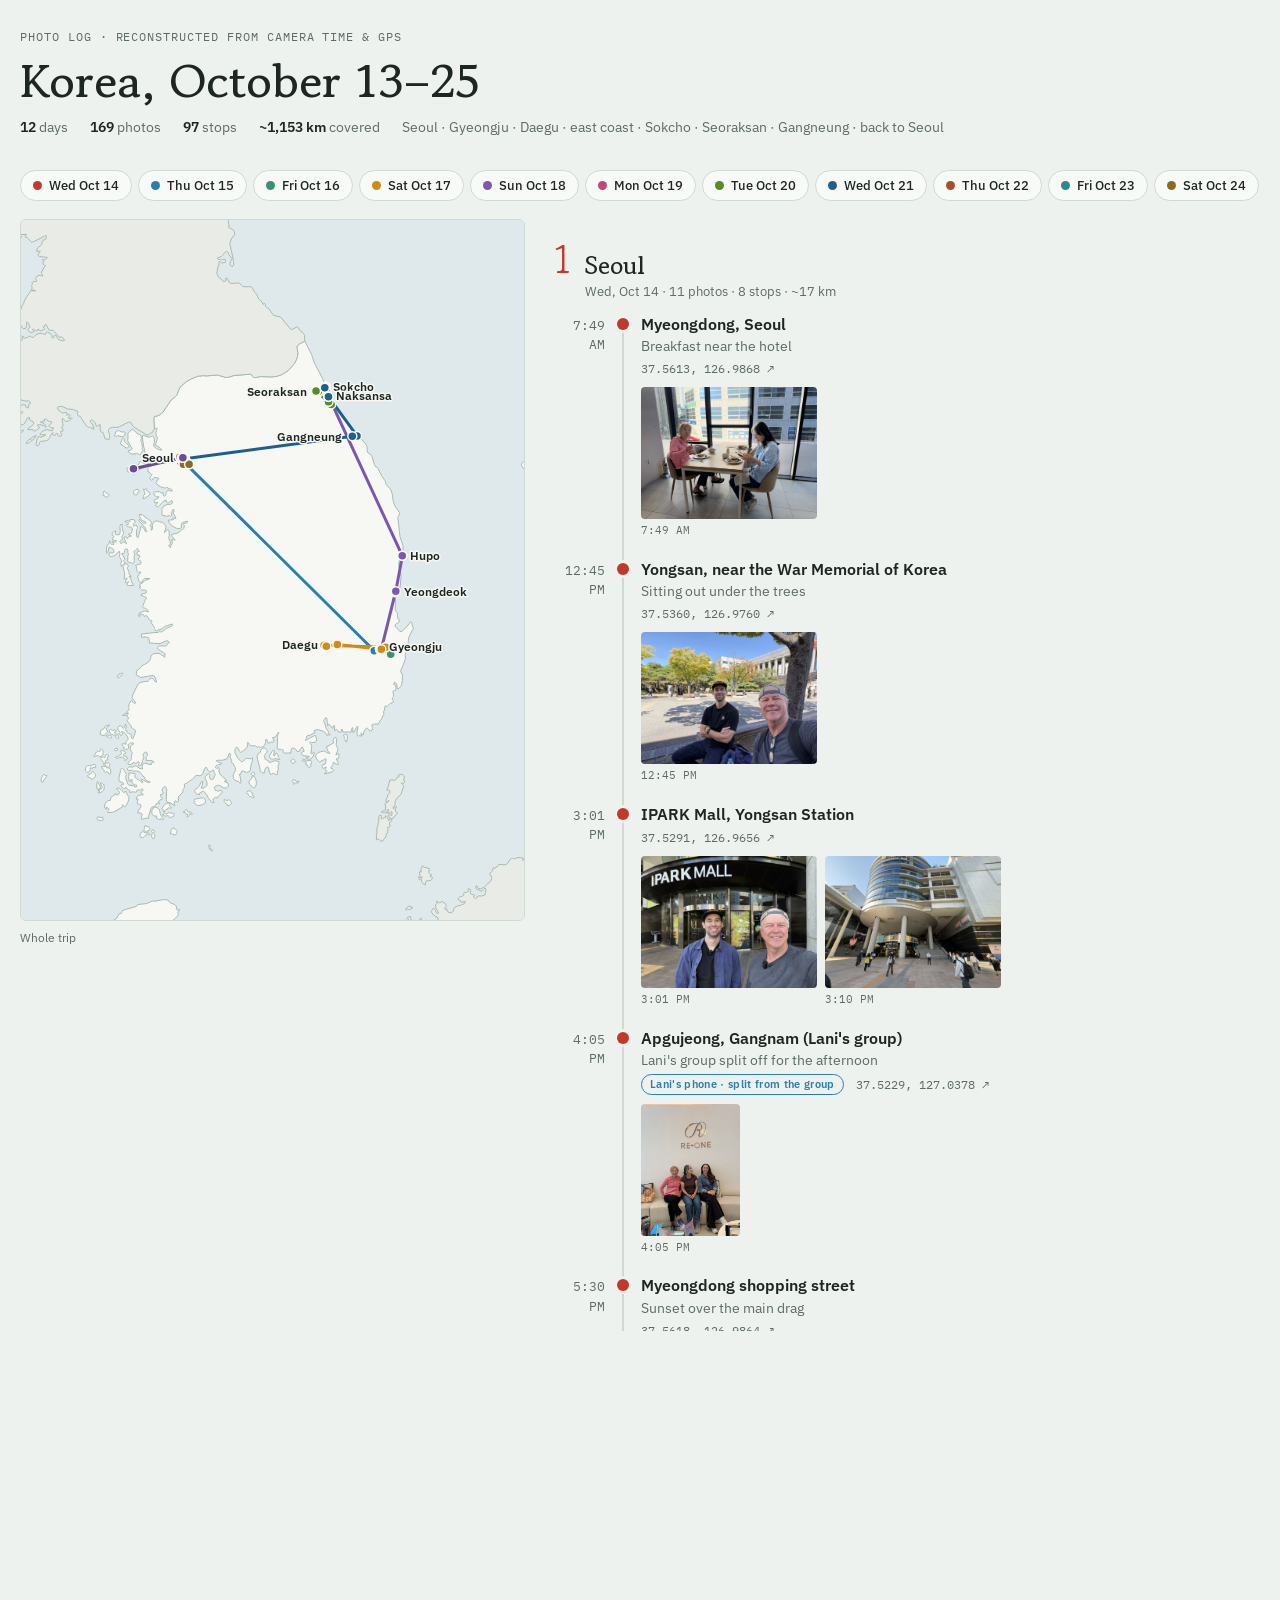
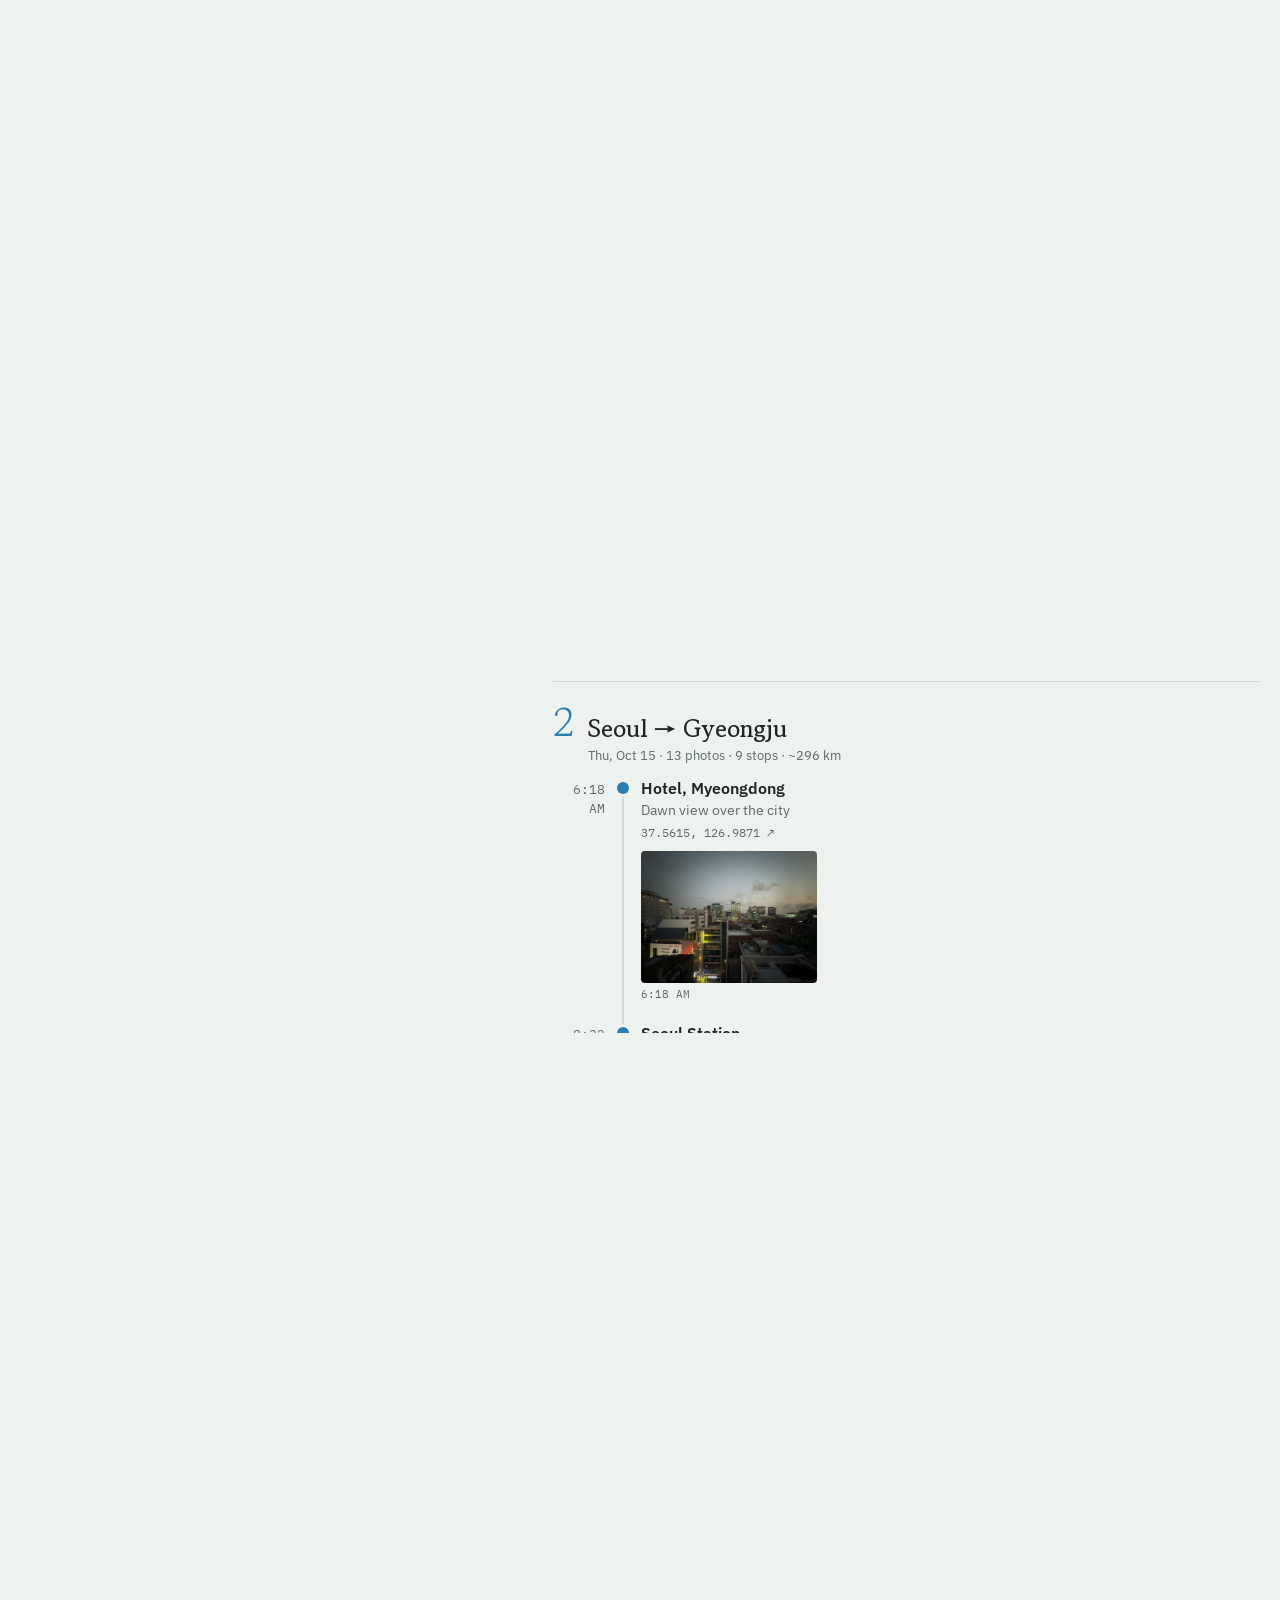
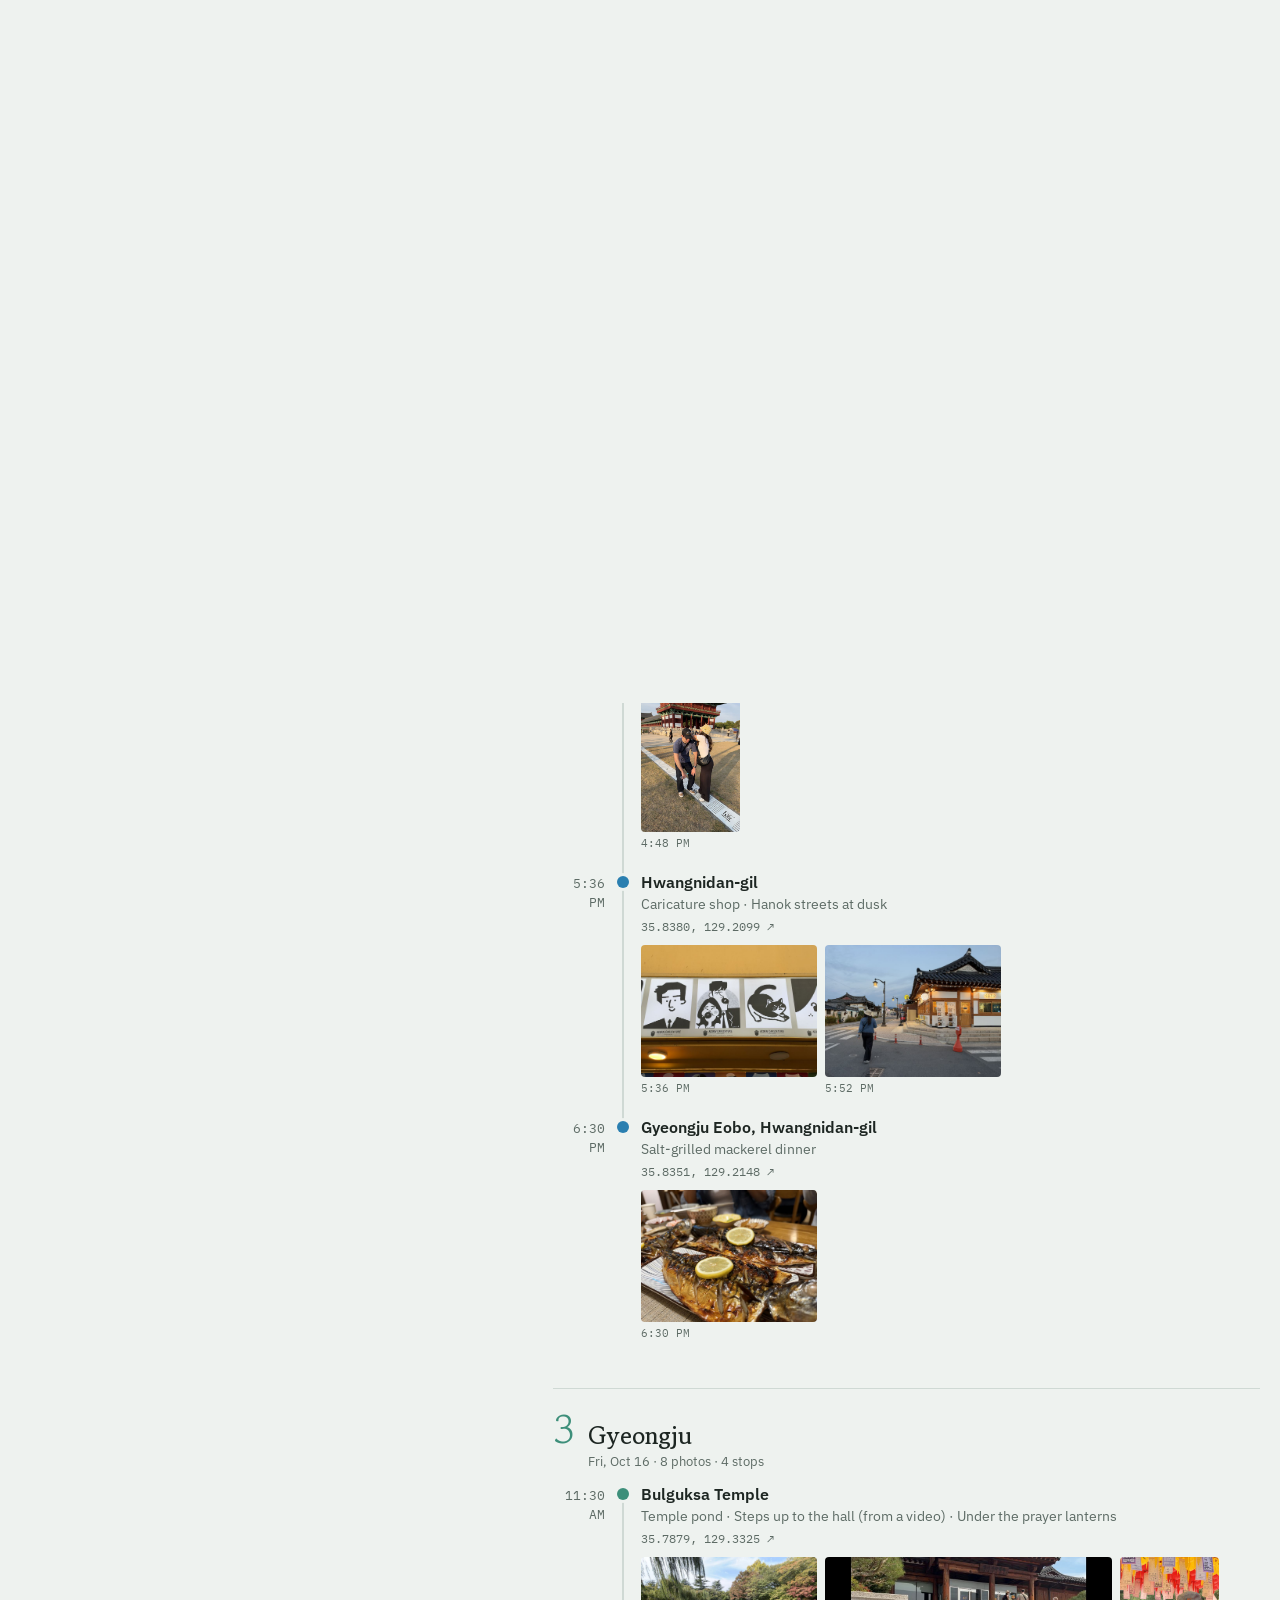
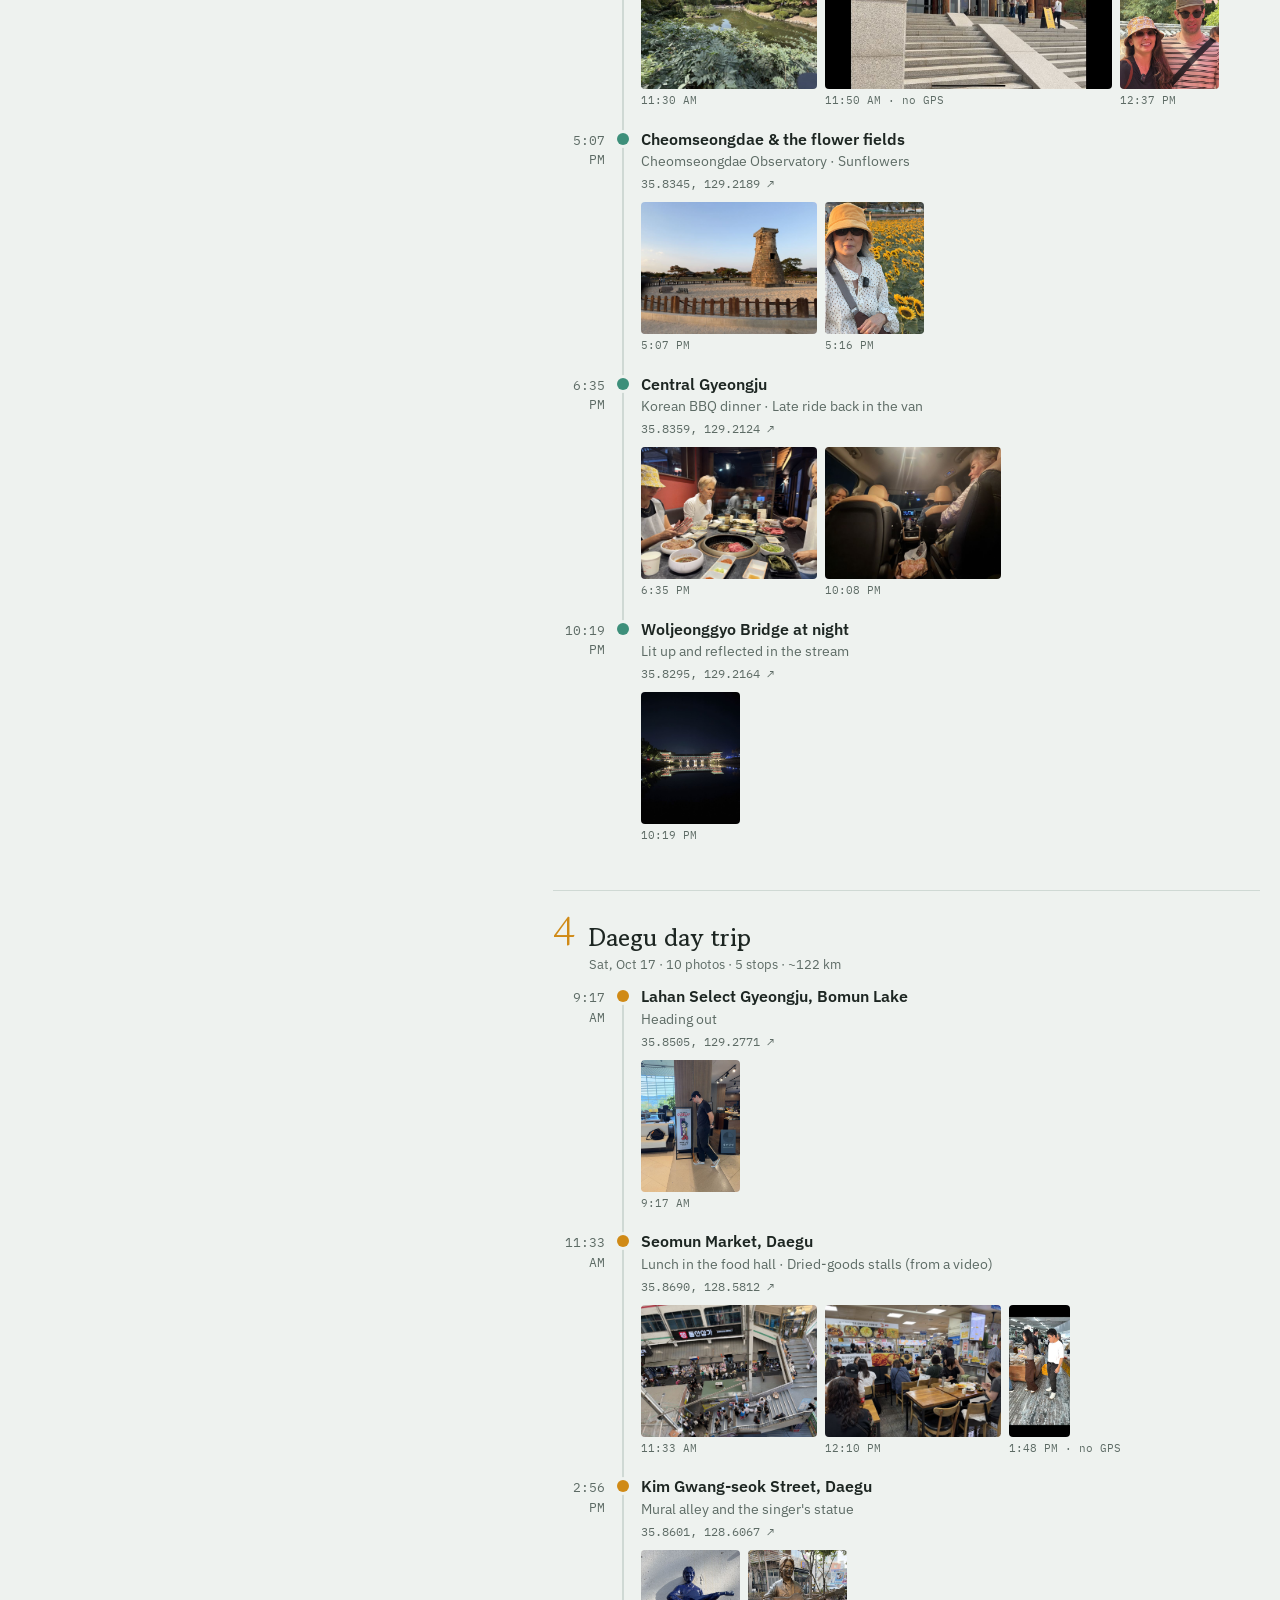
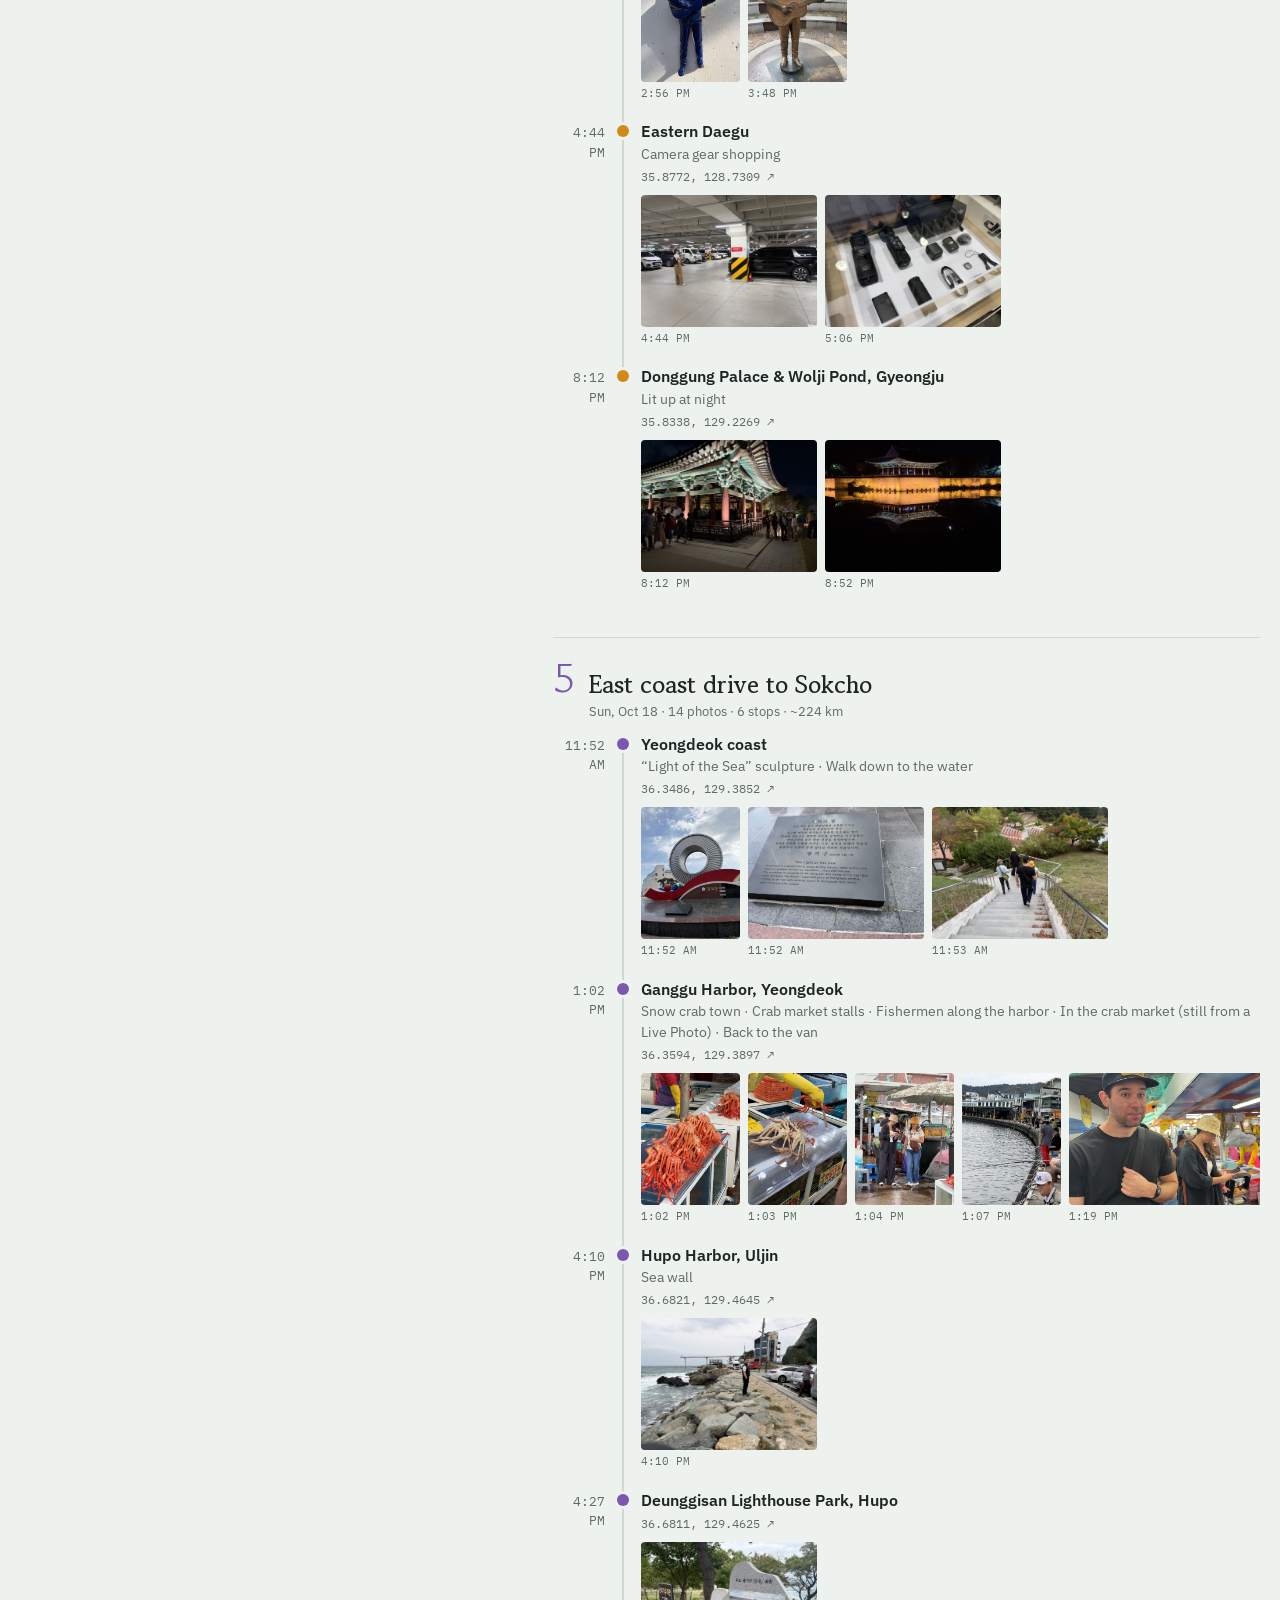
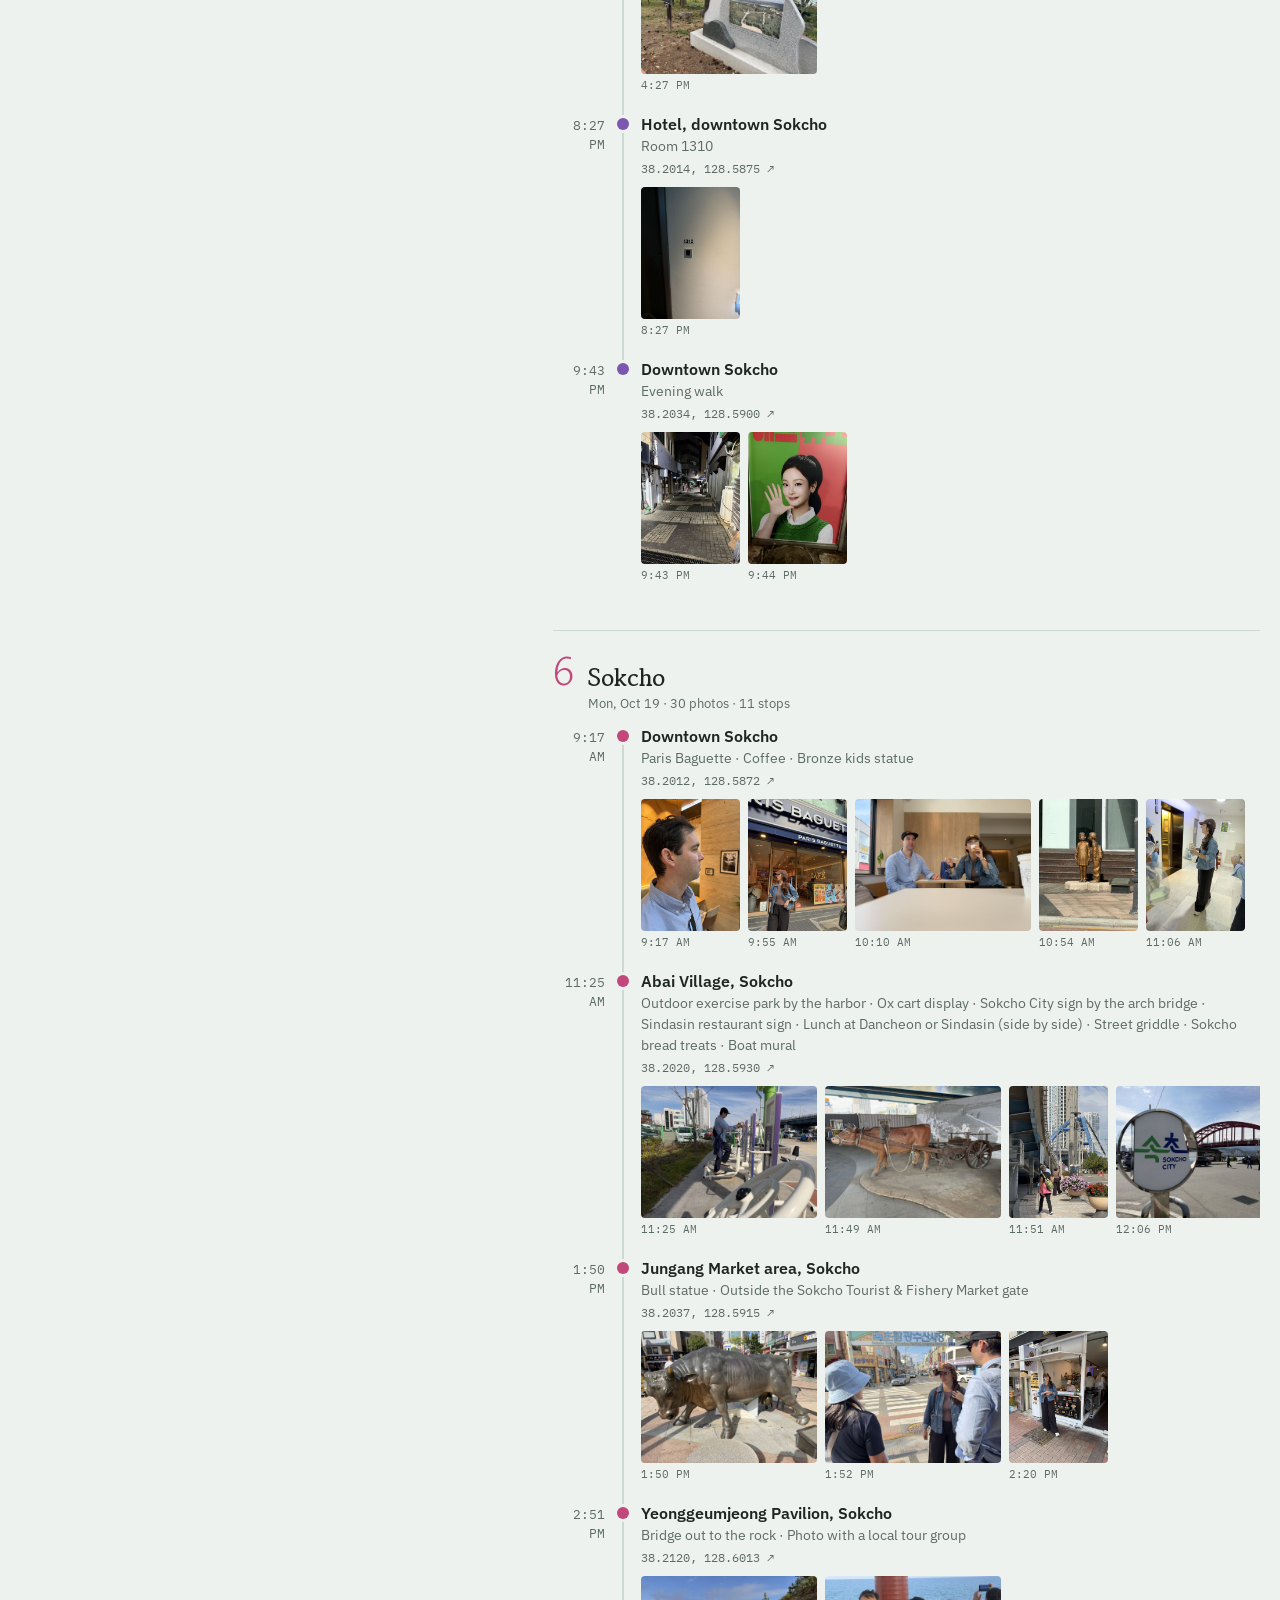
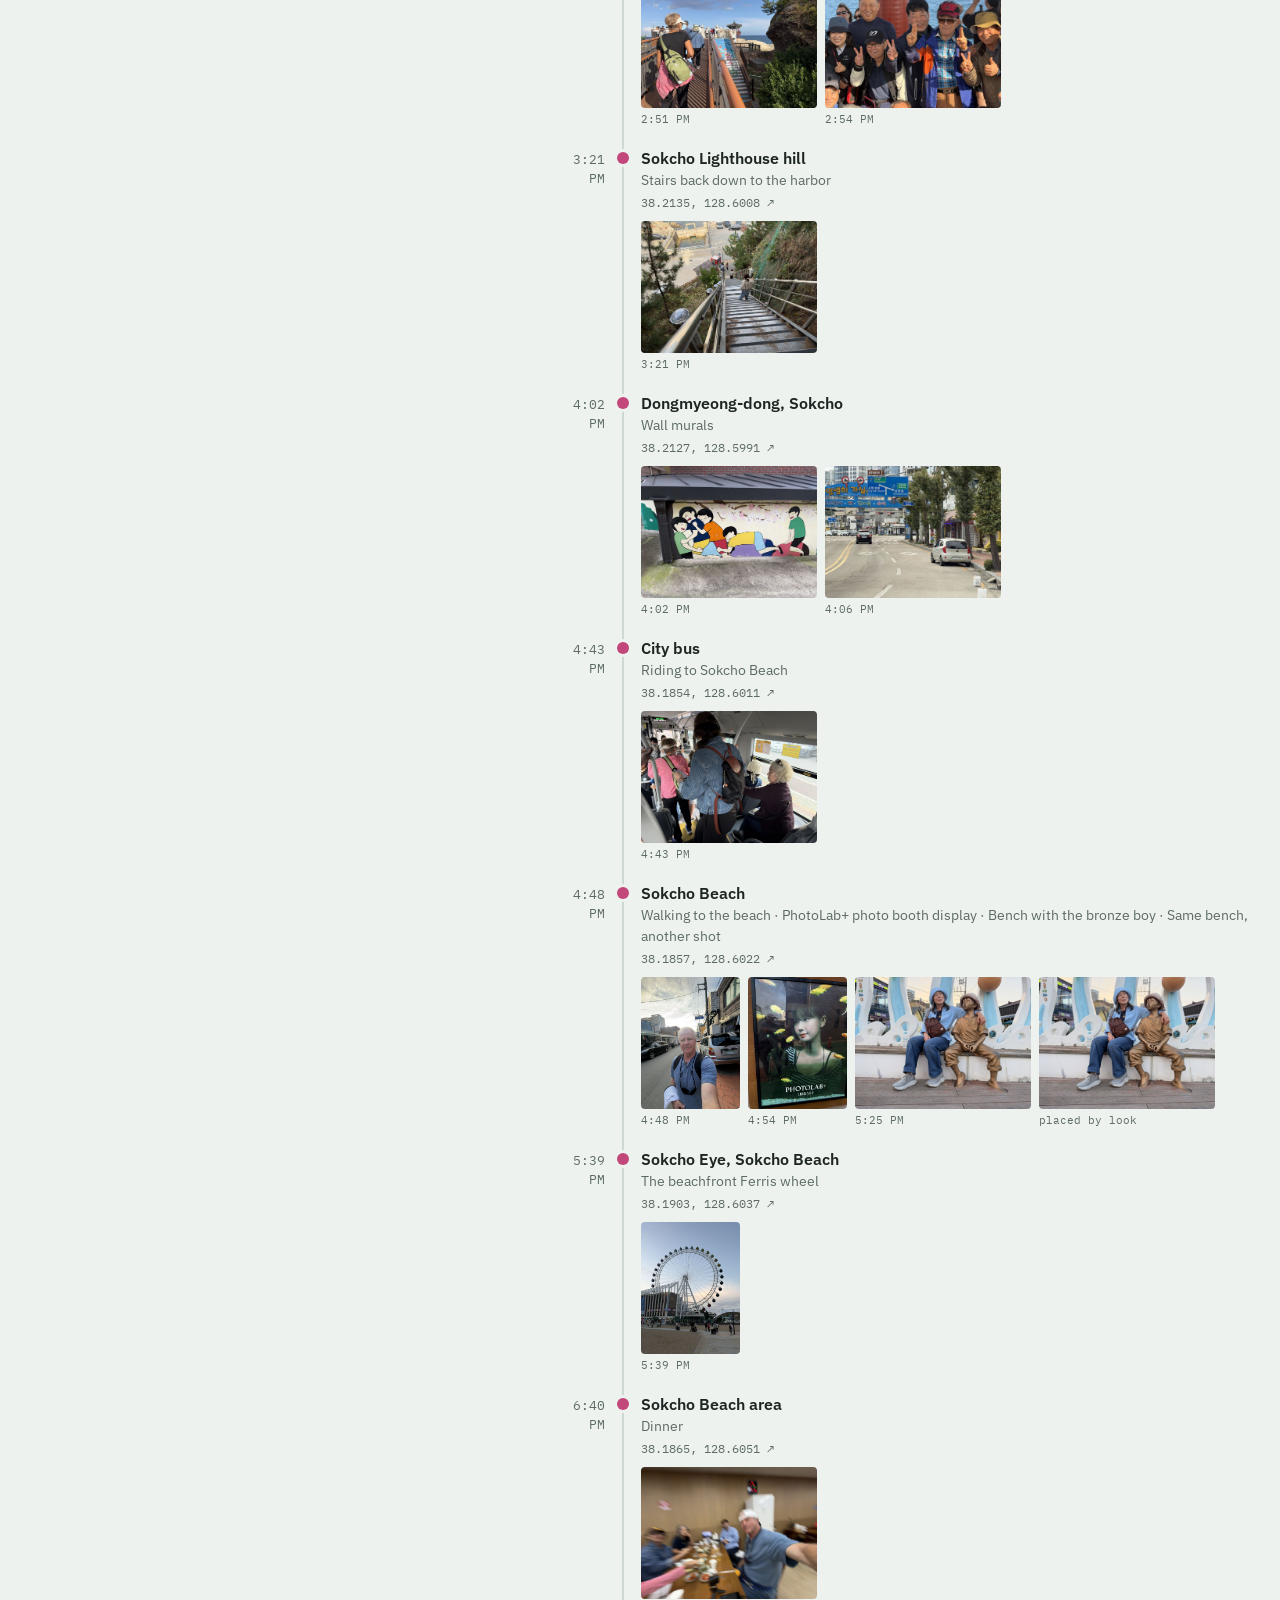
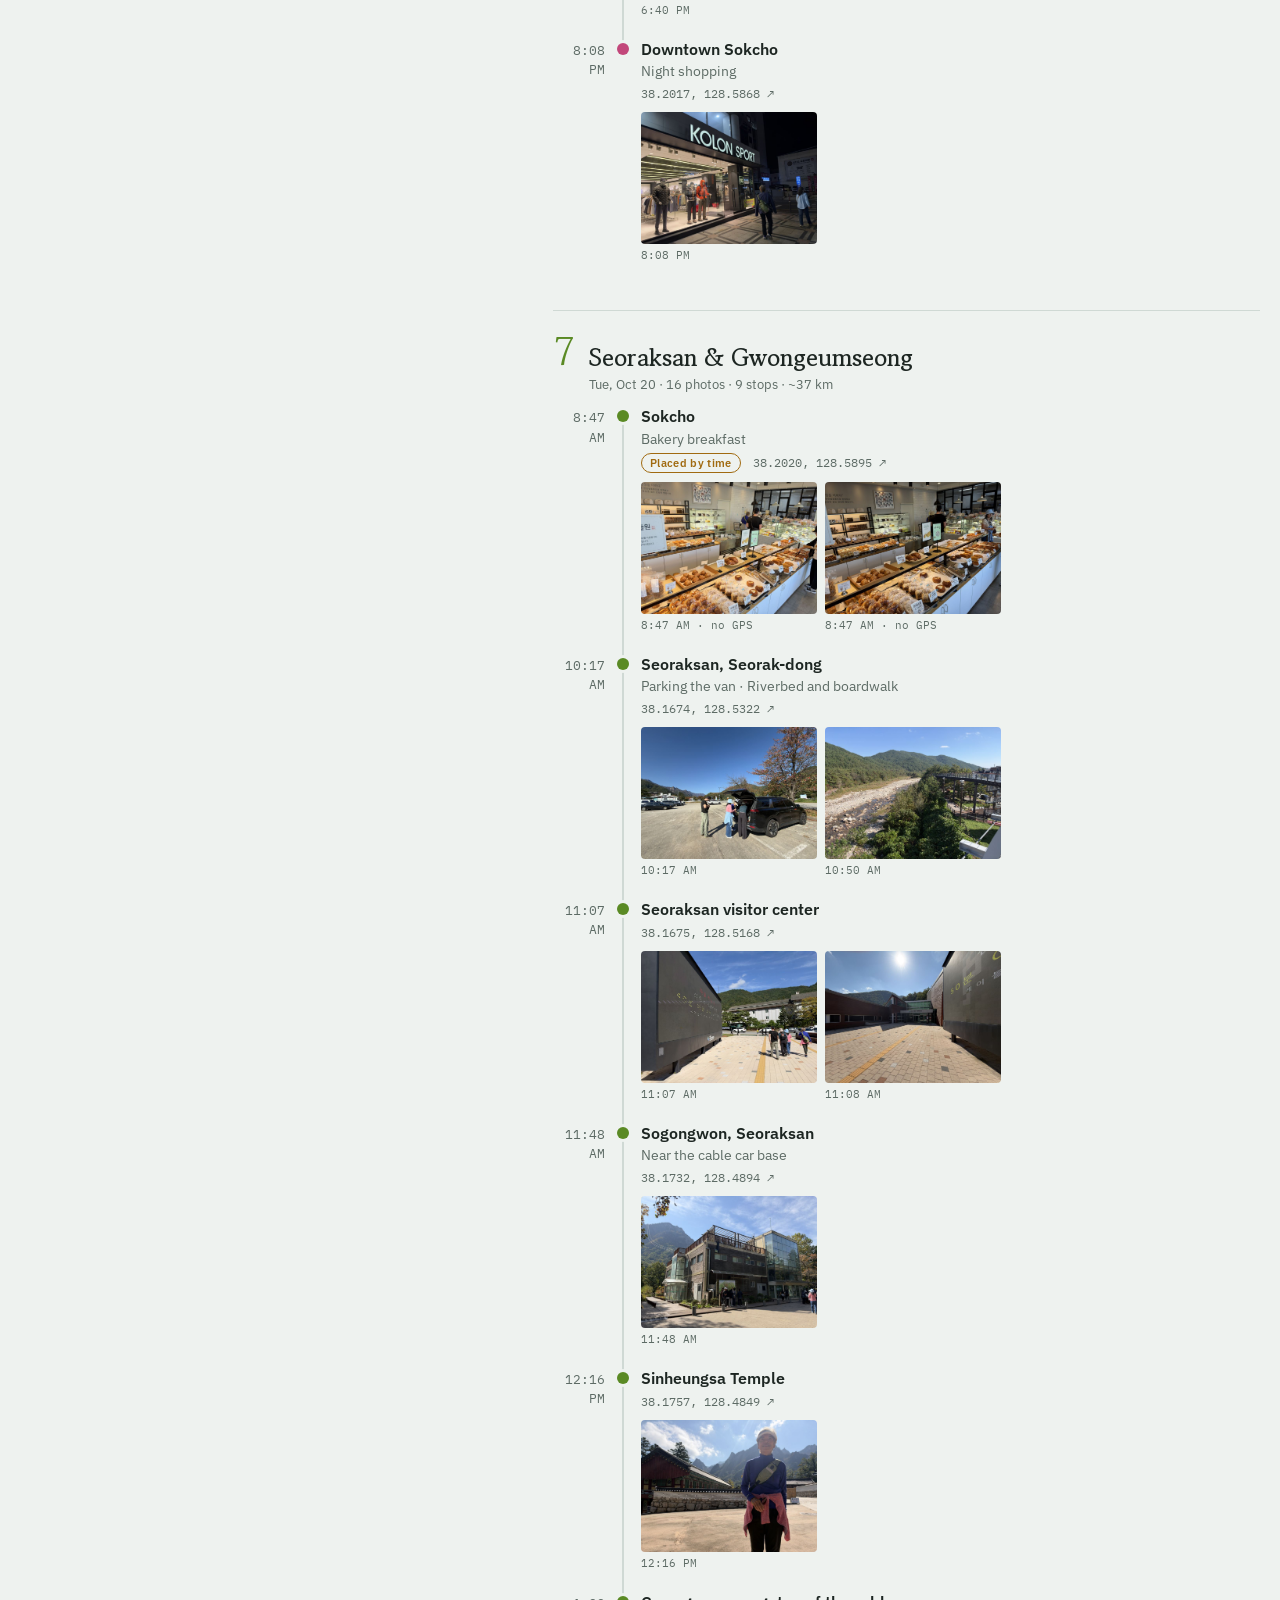
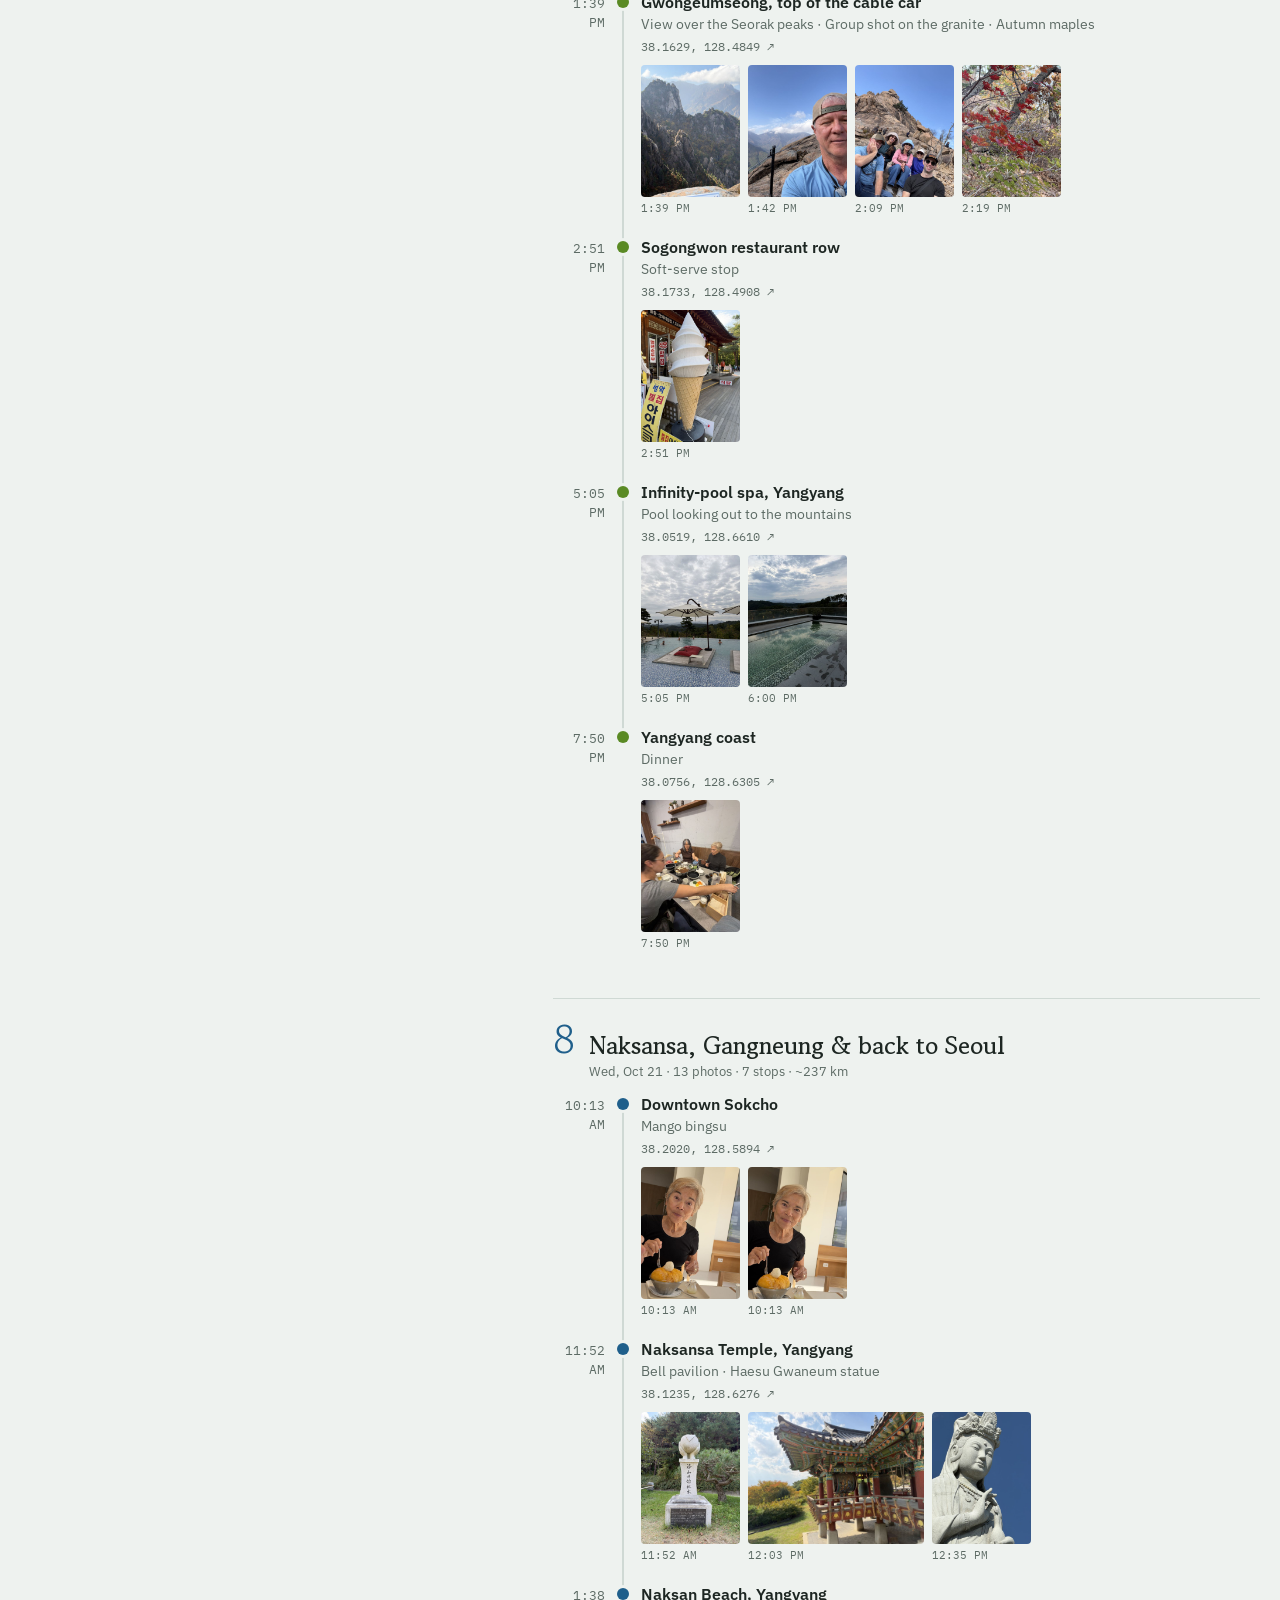
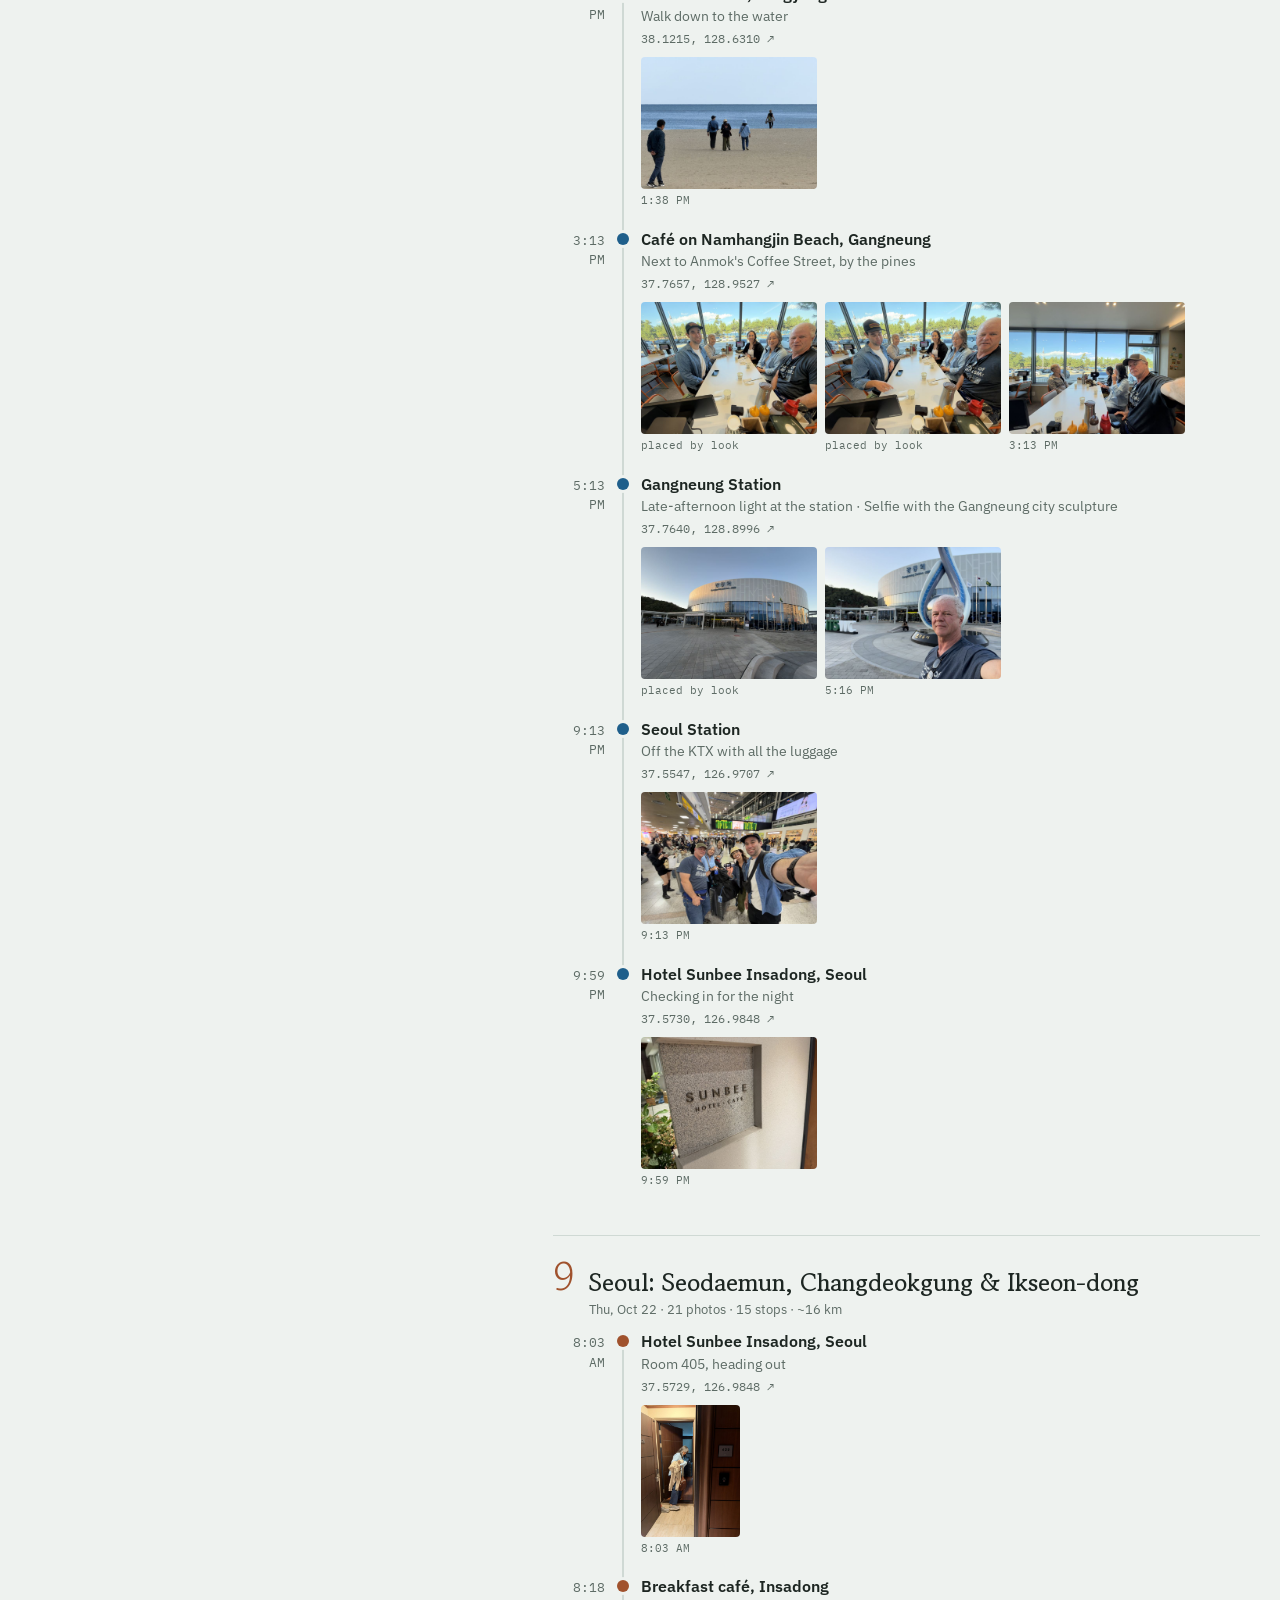
==== index.html @ 65f30348 "Korea 2026 trip timeline site Co-Authored-By: Claude Opus 5.5 <noreply@anthropic.com> Claude-Session" ====
<!doctype html><html><head><meta charset=utf8><meta name=viewport content="width=device-width,initial-scale=1,viewport-fit=cover"><style>:root{color-scheme:light;box-sizing:border-box;padding-top:env(safe-area-inset-top,0px);padding-bottom:env(safe-area-inset-bottom,0px)}html{scroll-padding-top:env(safe-area-inset-top,0px)}body{margin:0;padding:0;font:14px -apple-system,BlinkMacSystemFont,sans-serif;background:#fff;color:#000}img{max-width:100%}[hidden]:not([hidden=until-found i]){display:none!important}</style><title>Korea 2026 Trip Timeline</title><meta name="robots" content="noindex,nofollow"><meta name="description" content="Our trip through Korea, October 13–25, 2026, rebuilt from photo times and GPS."></head><body>
<meta name="claude:viewport-fit-sides" content="cover">
<link rel="preconnect" href="https://fonts.googleapis.com">
<link rel="stylesheet" href="https://fonts.googleapis.com/css2?family=Gowun+Batang:wght@400;700&family=IBM+Plex+Sans:wght@400;500;600&family=IBM+Plex+Mono:wght@400;500&display=swap">
<style>
/* Layout: sticky relief map on the left that zooms to whichever day you're reading; day-by-day photo log on the right. Celadon ground, dancheong colours per day. */
:root{
  --bg:#eef2ef; --panel:#f8faf8; --ink:#1d2622; --muted:#5d6b65; --line:#cfd9d4;
  --sea:#dfe9ec; --land:#f7f8f3; --land-edge:#a9b8b1; --nk:#e9ece6;
  --accent:#b8452f;
  --display:"Gowun Batang", "Noto Serif KR", Georgia, serif;
  --body:"IBM Plex Sans", system-ui, -apple-system, "Segoe UI", sans-serif;
  --mono:"IBM Plex Mono", ui-monospace, Menlo, monospace;
}
@media (prefers-color-scheme: dark){:root:not([data-theme="light"]){
  --bg:#141a18; --panel:#1b2320; --ink:#e4ebe7; --muted:#97a69f; --line:#2c3833;
  --sea:#17242a; --land:#25302c; --land-edge:#465650; --nk:#1f2724; --accent:#e0745d; color-scheme:dark}}
:root[data-theme="dark"]{
  --bg:#141a18; --panel:#1b2320; --ink:#e4ebe7; --muted:#97a69f; --line:#2c3833;
  --sea:#17242a; --land:#25302c; --land-edge:#465650; --nk:#1f2724; --accent:#e0745d; color-scheme:dark}
*{box-sizing:border-box}
body{background:var(--bg);color:var(--ink);font-family:var(--body);font-size:15px;line-height:1.5;
  padding-left:max(16px,env(safe-area-inset-left,0px));padding-right:max(16px,env(safe-area-inset-right,0px));padding-block:28px 60px}
.wrap{max-width:1240px;margin:0 auto}
header{display:grid;gap:10px;margin-bottom:22px}
.eyebrow{font-family:var(--mono);font-size:12px;letter-spacing:.08em;text-transform:uppercase;color:var(--muted)}
h1{font-family:var(--display);font-weight:700;font-size:clamp(30px,5vw,46px);line-height:1.1;margin:0;text-wrap:balance}
.stats{display:flex;flex-wrap:wrap;gap:6px 22px;font-size:14px;color:var(--muted)}
.stats b{color:var(--ink);font-weight:600;font-variant-numeric:tabular-nums}
.daynav{position:sticky;top:env(safe-area-inset-top,0px);z-index:5;background:var(--bg);display:flex;gap:6px;overflow-x:auto;padding-block:10px;margin-bottom:8px;scrollbar-width:none}
body::before{content:"";position:fixed;inset:0 0 auto;height:env(safe-area-inset-top,0px);z-index:10;background:var(--bg)}
.daynav button{flex:0 0 auto;font:500 13px var(--body);color:var(--ink);background:var(--panel);border:1px solid var(--line);border-radius:999px;padding:6px 12px;cursor:pointer;display:flex;align-items:center;gap:7px}
.daynav button .sw{width:9px;height:9px;border-radius:50%;background:var(--c)}
.daynav button[aria-pressed="true"]{border-color:var(--c);box-shadow:inset 0 0 0 1px var(--c)}
.daynav button:focus-visible,.thumb:focus-visible,.stopbtn:focus-visible{outline:2px solid var(--accent);outline-offset:2px}
.grid{display:grid;grid-template-columns:minmax(0,5fr) minmax(0,7fr);gap:28px;align-items:start}
.mapcol{position:sticky;top:calc(env(safe-area-inset-top,0px) + 58px)}
.mapbox{background:var(--sea);border:1px solid var(--line);border-radius:6px;overflow:hidden;position:relative}
.mapbox svg{display:block;width:100%;height:auto;max-height:calc(100vh - 150px)}
.maplegend{display:flex;justify-content:space-between;gap:10px;font-size:12px;color:var(--muted);margin-top:8px}
.maplegend button{font:500 12px var(--body);background:none;border:0;color:var(--accent);cursor:pointer;padding:0}
.land{fill:var(--land);stroke:var(--land-edge)}
.nk{fill:var(--nk);stroke:var(--land-edge)}
.route{fill:none;stroke-linecap:round;stroke-linejoin:round}
.dot{stroke:var(--panel);cursor:pointer}
.dot.on{stroke:var(--ink)}
.cityl{font-family:var(--body);font-weight:600;fill:var(--ink);paint-order:stroke;stroke:var(--land);stroke-linejoin:round}
.day{scroll-margin-top:70px;padding-block:6px 26px;border-top:1px solid var(--line)}
.day:first-child{border-top:0}
.dayhead{display:grid;grid-template-columns:auto 1fr;gap:2px 14px;align-items:baseline;margin-block:14px 12px}
.daynum{grid-row:span 2;font-family:var(--display);font-size:40px;line-height:1;color:var(--c)}
.dayhead h2{font-family:var(--display);font-size:24px;margin:0;line-height:1.2;text-wrap:balance}
.daymeta{font-size:13px;color:var(--muted)}
.stops{list-style:none;margin:0;padding:0;display:grid;gap:0;position:relative}
.stop{display:grid;grid-template-columns:52px 16px minmax(0,1fr);gap:0 10px;position:relative}
.stop .t{font-family:var(--mono);font-size:13px;color:var(--muted);padding-top:2px;text-align:right;font-variant-numeric:tabular-nums}
.stop .rail{position:relative}
.stop .rail::before{content:"";position:absolute;left:7px;top:0;bottom:0;width:2px;background:var(--line)}
.stop:first-child .rail::before{top:8px}
.stop:last-child .rail::before{bottom:auto;height:8px}
.stop .rail::after{content:"";position:absolute;left:2px;top:4px;width:12px;height:12px;border-radius:50%;background:var(--c);box-shadow:0 0 0 3px var(--bg)}
.stop.on .rail::after{box-shadow:0 0 0 3px var(--bg),0 0 0 5px var(--c)}
.body{padding-bottom:18px;min-width:0}
.stopbtn{all:unset;cursor:pointer;font-weight:600;font-size:16px;line-height:1.3}
.stopbtn:hover{color:var(--accent)}
.note{color:var(--muted);font-size:14px}
.tags{display:flex;flex-wrap:wrap;gap:6px 12px;align-items:center;margin-top:3px;font-size:12px}
.tags a{color:var(--muted);text-decoration:none;font-family:var(--mono)}
.tags a:hover{color:var(--accent);text-decoration:underline}
.pill{font-size:11px;font-weight:600;letter-spacing:.03em;padding:1px 8px;border-radius:999px;border:1px solid currentColor;color:#a06a10}
.pill.guess{color:var(--accent)}
.pill.lani{color:#2a7fb0}
.thumbs{display:flex;gap:8px;margin-top:9px;overflow-x:auto;padding-bottom:2px}
.thumb{all:unset;cursor:zoom-in;flex:0 0 auto;display:grid;gap:3px}
.thumb img{height:132px;width:auto;max-width:none;border-radius:4px;display:block;background:var(--line)}
.thumb span{font-family:var(--mono);font-size:11px;color:var(--muted)}
.unplaced{margin-top:30px;padding:18px;background:var(--panel);border:1px dashed var(--land-edge);border-radius:6px}
.unplaced h2{font-family:var(--display);font-size:22px;margin:0 0 4px}
.unplaced p{margin:0 0 12px;color:var(--muted);font-size:14px;max-width:62ch}
.ugrid{display:grid;grid-template-columns:repeat(auto-fill,minmax(180px,1fr));gap:14px}
.ugrid .thumb img{height:170px;width:100%;object-fit:cover}
.ugrid b{font-size:14px;display:block}
.ugrid small{color:var(--muted);font-size:12.5px;display:block;line-height:1.4}
dialog{border:0;padding:0;background:transparent;max-width:min(94vw,1100px)}
dialog::backdrop{background:rgba(10,14,12,.86)}
dialog img{max-height:82vh;width:auto;max-width:100%;border-radius:4px;display:block;margin:0 auto}
dialog .cap{color:#e9efec;font-size:14px;margin-top:10px;display:flex;justify-content:space-between;gap:12px;flex-wrap:wrap}
dialog .cap .m{font-family:var(--mono);color:#a9b8b1}
dialog .x{position:fixed;top:calc(12px + env(safe-area-inset-top,0px));right:calc(12px + env(safe-area-inset-right,0px));font:600 14px var(--body);color:#fff;background:rgba(255,255,255,.12);border:0;border-radius:999px;padding:8px 14px;cursor:pointer}
.nav2{position:fixed;top:50%;font:600 26px var(--body);color:#fff;background:rgba(255,255,255,.12);border:0;border-radius:999px;width:44px;height:44px;cursor:pointer}
.prev{left:calc(10px + env(safe-area-inset-left,0px))}.next{right:calc(10px + env(safe-area-inset-right,0px))}

.ph{position:relative;display:grid;gap:4px;flex:0 0 auto}
.ph.is-hidden{display:none}
body.editing .ph.is-hidden{display:grid;opacity:.4}
.ph .tools{display:none;gap:4px;flex-wrap:wrap}
body.editing .ph .tools{display:flex}
body.editing .ph{outline:2px dashed var(--line);outline-offset:3px;border-radius:5px}
body.editing .ph.drop{outline-color:var(--accent);background:color-mix(in srgb,var(--accent) 10%,transparent)}
.ph.busy{opacity:.5;pointer-events:none}
.tbtn{font:500 11px var(--body);color:var(--ink);background:var(--panel);border:1px solid var(--line);border-radius:999px;padding:3px 9px;cursor:pointer}
.tbtn:hover{border-color:var(--accent);color:var(--accent)}
.swapped-badge{font-family:var(--mono);font-size:10px;color:var(--accent)}
#editbar{position:fixed;right:calc(16px + env(safe-area-inset-right,0px));bottom:calc(16px + env(safe-area-inset-bottom,0px));z-index:20;display:flex;gap:10px;align-items:center;background:var(--panel);border:1px solid var(--line);border-radius:999px;padding:6px 6px 6px 14px;box-shadow:0 6px 24px rgba(0,0,0,.15);font-size:13px;max-width:calc(100vw - 32px)}
#editbar button{font:600 13px var(--body);border:0;border-radius:999px;padding:8px 14px;cursor:pointer;background:var(--accent);color:#fff}
#editmsg{color:var(--muted)}
footer{margin-top:28px;font-size:12.5px;color:var(--muted);max-width:70ch}
@media (max-width:820px){
  .grid{grid-template-columns:minmax(0,1fr)}
  .mapcol{position:relative;top:0}
  .mapbox svg{max-height:56vh}
  .thumb img{height:110px}
}
@media (prefers-reduced-motion:reduce){*{scroll-behavior:auto!important}}
</style>

<div class="wrap">
<header>
  <div class="eyebrow">Photo log · reconstructed from camera time &amp; GPS</div>
  <h1>Korea, October 13–25</h1>
  <div class="stats" id="stats"></div>
</header>
<nav class="daynav" id="daynav" aria-label="Days"></nav>
<div class="grid">
  <div class="mapcol">
    <div class="mapbox"><svg id="map" role="img" aria-label="Map of the route through South Korea"></svg></div>
    <div class="maplegend"><span id="maplabel">Whole trip</span><button id="showall" type="button">Show whole trip</button></div>
  </div>
  <main id="days"></main>
</div>
<footer>You landed at Incheon at about 7:10 PM on Oct 13 (from a video on the NAS) and flew home from Incheon on the afternoon of Oct 25. Stops marked "(Lani)" come from Lani's phone when your group split up. Times are Korea time as recorded by the camera. Place names come from each photo's GPS point plus what's in the picture. Distances are straight lines between photo locations, so actual road distance was longer. Photos marked “Placed by time” had no GPS and sit between their neighbours; “Placed by look” had neither and was matched by what's in the shot.</footer>
</div>

<div id="editbar" hidden><span id="editmsg"></span><button id="edittoggle" type="button" hidden></button></div>
<dialog id="lb"><button class="x" id="lbx" type="button">Close</button><button class="nav2 prev" id="lbp" type="button" aria-label="Previous photo">‹</button><button class="nav2 next" id="lbn" type="button" aria-label="Next photo">›</button><img id="lbimg" alt=""><div class="cap"><span id="lbcap"></span><span class="m" id="lbmeta"></span></div></dialog>

<script>
const TRIP={"days": [{"date": "2026-10-14", "title": "Seoul", "stops": [{"place": "Myeongdong, Seoul", "date": "2026-10-14", "lat": 37.56127, "lon": 126.98679, "photos": [{"file": "IMG_0278.JPG", "thumb": "IMG_0278.jpg", "date": "2026-10-14", "time": "07:49", "lat": 37.56127, "lon": 126.98679, "place": "Myeongdong, Seoul", "note": "Breakfast near the hotel", "conf": "gps"}]}, {"place": "Yongsan, near the War Memorial of Korea", "date": "2026-10-14", "lat": 37.53596, "lon": 126.97598, "photos": [{"file": "IMG_0299.JPG", "thumb": "IMG_0299.jpg", "date": "2026-10-14", "time": "12:45", "lat": 37.53596, "lon": 126.97598, "place": "Yongsan, near the War Memorial of Korea", "note": "Sitting out under the trees", "conf": "gps"}]}, {"place": "IPARK Mall, Yongsan Station", "date": "2026-10-14", "lat": 37.52907, "lon": 126.96558, "photos": [{"file": "IMG_0303.JPG", "thumb": "IMG_0303.jpg", "date": "2026-10-14", "time": "15:01", "lat": 37.52907, "lon": 126.96558, "place": "IPARK Mall, Yongsan Station", "note": "", "conf": "gps"}, {"file": "IMG_0308.JPG", "thumb": "IMG_0308.jpg", "date": "2026-10-14", "time": "15:10", "lat": 37.52903, "lon": 126.96573, "place": "IPARK Mall, Yongsan Station", "note": "", "conf": "gps"}]}, {"place": "Apgujeong, Gangnam (Lani's group)", "date": "2026-10-14", "lat": 37.52292, "lon": 127.03776, "photos": [{"file": "20261014-LANI_IMG_0075.HEIC", "thumb": "20261014-LANI_IMG_0075.jpg", "date": "2026-10-14", "time": "16:05", "lat": 37.52292, "lon": 127.03776, "place": "Apgujeong, Gangnam (Lani's group)", "note": "Lani's group split off for the afternoon", "conf": "gps"}]}, {"place": "Myeongdong shopping street", "date": "2026-10-14", "lat": 37.56183, "lon": 126.98643, "photos": [{"file": "IMG_0310.JPG", "thumb": "IMG_0310.jpg", "date": "2026-10-14", "time": "17:30", "lat": 37.56183, "lon": 126.98643, "place": "Myeongdong shopping street", "note": "Sunset over the main drag", "conf": "gps"}, {"file": "IMG_0315.JPG", "thumb": "IMG_0315.jpg", "date": "2026-10-14", "time": "17:33", "lat": 37.56162, "lon": 126.98595, "place": "Myeongdong shopping street", "note": "", "conf": "gps"}]}, {"place": "Myeongdong Kyoja", "date": "2026-10-14", "lat": 37.56104, "lon": 126.98611, "photos": [{"file": "IMG_0316.JPG", "thumb": "IMG_0316.jpg", "date": "2026-10-14", "time": "17:47", "lat": 37.56104, "lon": 126.98611, "place": "Myeongdong Kyoja", "note": "Ordering at the pay-first counter", "conf": "gps"}, {"file": "IMG_0329.JPG", "thumb": "IMG_0329.jpg", "date": "2026-10-14", "time": "18:25", "lat": 37.56104, "lon": 126.98611, "place": "Myeongdong Kyoja", "note": "Kalguksu and dumplings", "conf": "gps"}]}, {"place": "Myeongdong Cathedral", "date": "2026-10-14", "lat": 37.56412, "lon": 126.98654, "photos": [{"file": "IMG_0332.JPG", "thumb": "IMG_0332.jpg", "date": "2026-10-14", "time": "20:08", "lat": 37.56412, "lon": 126.98654, "place": "Myeongdong Cathedral", "note": "Lit up at night", "conf": "gps"}]}, {"place": "Myeongdong at night", "date": "2026-10-14", "lat": 37.56278, "lon": 126.98548, "photos": [{"file": "IMG_0334.JPG", "thumb": "IMG_0334.jpg", "date": "2026-10-14", "time": "20:16", "lat": 37.56278, "lon": 126.98548, "place": "Myeongdong at night", "note": "Street food stalls", "conf": "gps"}]}], "km": 17}, {"date": "2026-10-15", "title": "Seoul → Gyeongju", "stops": [{"place": "Hotel, Myeongdong", "date": "2026-10-15", "lat": 37.56154, "lon": 126.98707, "photos": [{"file": "IMG_0346.JPG", "thumb": "IMG_0346.jpg", "date": "2026-10-15", "time": "06:18", "lat": 37.56154, "lon": 126.98707, "place": "Hotel, Myeongdong", "note": "Dawn view over the city", "conf": "gps"}]}, {"place": "Seoul Station", "date": "2026-10-15", "lat": 37.55412, "lon": 126.97123, "photos": [{"file": "IMG_0349.JPG", "thumb": "IMG_0349.jpg", "date": "2026-10-15", "time": "08:32", "lat": 37.55412, "lon": 126.97123, "place": "Seoul Station", "note": "Train south", "conf": "gps"}, {"file": "IMG_0353.JPG", "thumb": "IMG_0353.jpg", "date": "2026-10-15", "time": "09:28", "lat": 37.55262, "lon": 126.97144, "place": "Seoul Station", "note": "KTX pulling in", "conf": "gps"}]}, {"place": "Near Singyeongju Station, Gyeongju", "date": "2026-10-15", "lat": 35.81926, "lon": 129.14702, "photos": [{"file": "IMG_0357.JPG", "thumb": "IMG_0357.jpg", "date": "2026-10-15", "time": "12:38", "lat": 35.81926, "lon": 129.14702, "place": "Near Singyeongju Station, Gyeongju", "note": "Picked up the rental van", "conf": "gps"}]}, {"place": "Lahan Select Gyeongju, Bomun Lake", "date": "2026-10-15", "lat": 35.85049, "lon": 129.27711, "photos": [{"file": "IMG_0362.JPG", "thumb": "IMG_0362.jpg", "date": "2026-10-15", "time": "13:42", "lat": 35.85049, "lon": 129.27711, "place": "Lahan Select Gyeongju, Bomun Lake", "note": "Check-in", "conf": "gps"}, {"file": "IMG_0367.JPG", "thumb": "IMG_0367.jpg", "date": "2026-10-15", "time": "14:41", "lat": 35.85044, "lon": 129.2775, "place": "Lahan Select Gyeongju, Bomun Lake", "note": "Room with a lake view", "conf": "gps"}]}, {"place": "Stepping stones by Woljeonggyo", "date": "2026-10-15", "lat": 35.82897, "lon": 129.21632, "photos": [{"file": "IMG_0369.JPG", "thumb": "IMG_0369.jpg", "date": "2026-10-15", "time": "15:38", "lat": 35.82897, "lon": 129.21632, "place": "Stepping stones by Woljeonggyo", "note": "Crossing the Namcheon stream", "conf": "gps"}]}, {"place": "Woljeonggyo Bridge", "date": "2026-10-15", "lat": 35.82989, "lon": 129.21507, "photos": [{"file": "IMG_0373.JPG", "thumb": "IMG_0373.jpg", "date": "2026-10-15", "time": "16:16", "lat": 35.82989, "lon": 129.21507, "place": "Woljeonggyo Bridge", "note": "Old stone figure by the bridge", "conf": "gps"}, {"file": "IMG_0384.JPG", "thumb": "IMG_0384.jpg", "date": "2026-10-15", "time": "16:26", "lat": 35.82966, "lon": 129.21716, "place": "Woljeonggyo Bridge", "note": "", "conf": "gps"}]}, {"place": "Woljeonggyo gatehouse", "date": "2026-10-15", "lat": 35.82856, "lon": 129.21791, "photos": [{"file": "IMG_0389.JPG", "thumb": "IMG_0389.jpg", "date": "2026-10-15", "time": "16:48", "lat": 35.82856, "lon": 129.21791, "place": "Woljeonggyo gatehouse", "note": "", "conf": "gps"}]}, {"place": "Hwangnidan-gil", "date": "2026-10-15", "lat": 35.83803, "lon": 129.20987, "photos": [{"file": "IMG_0400.JPG", "thumb": "IMG_0400.jpg", "date": "2026-10-15", "time": "17:36", "lat": 35.83803, "lon": 129.20987, "place": "Hwangnidan-gil", "note": "Caricature shop", "conf": "gps"}, {"file": "IMG_0404.JPG", "thumb": "IMG_0404.jpg", "date": "2026-10-15", "time": "17:52", "lat": 35.83459, "lon": 129.21034, "place": "Hwangnidan-gil", "note": "Hanok streets at dusk", "conf": "gps"}]}, {"place": "Gyeongju Eobo, Hwangnidan-gil", "date": "2026-10-15", "lat": 35.83512, "lon": 129.2148, "photos": [{"file": "IMG_0414.JPG", "thumb": "IMG_0414.jpg", "date": "2026-10-15", "time": "18:30", "lat": 35.83512, "lon": 129.2148, "place": "Gyeongju Eobo, Hwangnidan-gil", "note": "Salt-grilled mackerel dinner", "conf": "gps"}]}], "km": 296}, {"date": "2026-10-16", "title": "Gyeongju", "stops": [{"place": "Bulguksa Temple", "date": "2026-10-16", "lat": 35.78788, "lon": 129.33251, "photos": [{"file": "IMG_0431.JPG", "thumb": "IMG_0431.jpg", "date": "2026-10-16", "time": "11:30", "lat": 35.78788, "lon": 129.33251, "place": "Bulguksa Temple", "note": "Temple pond", "conf": "gps"}, {"file": "IMG_0441.PNG", "thumb": "IMG_0441.jpg", "date": "2026-10-16", "time": "11:50", "lat": 35.7895, "lon": 129.332, "place": "Bulguksa Temple", "note": "Steps up to the hall (from a video)", "conf": "time"}, {"file": "IMG_0454.JPG", "thumb": "IMG_0454.jpg", "date": "2026-10-16", "time": "12:37", "lat": 35.79068, "lon": 129.33217, "place": "Bulguksa Temple", "note": "Under the prayer lanterns", "conf": "gps"}]}, {"place": "Cheomseongdae & the flower fields", "date": "2026-10-16", "lat": 35.83453, "lon": 129.21893, "photos": [{"file": "IMG_0525.JPG", "thumb": "IMG_0525.jpg", "date": "2026-10-16", "time": "17:07", "lat": 35.83453, "lon": 129.21893, "place": "Cheomseongdae & the flower fields", "note": "Cheomseongdae Observatory", "conf": "gps"}, {"file": "IMG_0530.JPG", "thumb": "IMG_0530.jpg", "date": "2026-10-16", "time": "17:16", "lat": 35.83488, "lon": 129.22104, "place": "Cheomseongdae & the flower fields", "note": "Sunflowers", "conf": "gps"}]}, {"place": "Central Gyeongju", "date": "2026-10-16", "lat": 35.83591, "lon": 129.21237, "photos": [{"file": "IMG_0568.JPG", "thumb": "IMG_0568.jpg", "date": "2026-10-16", "time": "18:35", "lat": 35.83591, "lon": 129.21237, "place": "Central Gyeongju", "note": "Korean BBQ dinner", "conf": "gps"}, {"file": "IMG_0606.JPG", "thumb": "IMG_0606.jpg", "date": "2026-10-16", "time": "22:08", "lat": 35.83619, "lon": 129.2164, "place": "Central Gyeongju", "note": "Late ride back in the van", "conf": "gps"}]}, {"place": "Woljeonggyo Bridge at night", "date": "2026-10-16", "lat": 35.82953, "lon": 129.21643, "photos": [{"file": "20261016-LANI_IMG_0190.HEIC", "thumb": "20261016-LANI_IMG_0190.jpg", "date": "2026-10-16", "time": "22:19", "lat": 35.82953, "lon": 129.21643, "place": "Woljeonggyo Bridge at night", "note": "Lit up and reflected in the stream", "conf": "gps"}]}], "km": 13}, {"date": "2026-10-17", "title": "Daegu day trip", "stops": [{"place": "Lahan Select Gyeongju, Bomun Lake", "date": "2026-10-17", "lat": 35.85052, "lon": 129.27713, "photos": [{"file": "IMG_0629.JPG", "thumb": "IMG_0629.jpg", "date": "2026-10-17", "time": "09:17", "lat": 35.85052, "lon": 129.27713, "place": "Lahan Select Gyeongju, Bomun Lake", "note": "Heading out", "conf": "gps"}]}, {"place": "Seomun Market, Daegu", "date": "2026-10-17", "lat": 35.86897, "lon": 128.58116, "photos": [{"file": "IMG_0638.JPG", "thumb": "IMG_0638.jpg", "date": "2026-10-17", "time": "11:33", "lat": 35.86897, "lon": 128.58116, "place": "Seomun Market, Daegu", "note": "", "conf": "gps"}, {"file": "IMG_0642.JPG", "thumb": "IMG_0642.jpg", "date": "2026-10-17", "time": "12:10", "lat": 35.86876, "lon": 128.57931, "place": "Seomun Market, Daegu", "note": "Lunch in the food hall", "conf": "gps"}, {"file": "IMG_0664.PNG", "thumb": "IMG_0664.jpg", "date": "2026-10-17", "time": "13:48", "lat": 35.8688, "lon": 128.5805, "place": "Seomun Market, Daegu", "note": "Dried-goods stalls (from a video)", "conf": "time"}]}, {"place": "Kim Gwang-seok Street, Daegu", "date": "2026-10-17", "lat": 35.8601, "lon": 128.60671, "photos": [{"file": "IMG_0672.JPG", "thumb": "IMG_0672.jpg", "date": "2026-10-17", "time": "14:56", "lat": 35.8601, "lon": 128.60671, "place": "Kim Gwang-seok Street, Daegu", "note": "", "conf": "gps"}, {"file": "IMG_0701.JPG", "thumb": "IMG_0701.jpg", "date": "2026-10-17", "time": "15:48", "lat": 35.8599, "lon": 128.6066, "place": "Kim Gwang-seok Street, Daegu", "note": "Mural alley and the singer's statue", "conf": "gps"}]}, {"place": "Eastern Daegu", "date": "2026-10-17", "lat": 35.87719, "lon": 128.73088, "photos": [{"file": "IMG_0708.JPG", "thumb": "IMG_0708.jpg", "date": "2026-10-17", "time": "16:44", "lat": 35.87719, "lon": 128.73088, "place": "Eastern Daegu", "note": "", "conf": "gps"}, {"file": "IMG_0718.JPG", "thumb": "IMG_0718.jpg", "date": "2026-10-17", "time": "17:06", "lat": 35.87671, "lon": 128.73059, "place": "Eastern Daegu", "note": "Camera gear shopping", "conf": "gps"}]}, {"place": "Donggung Palace & Wolji Pond, Gyeongju", "date": "2026-10-17", "lat": 35.83384, "lon": 129.22688, "photos": [{"file": "IMG_0723.JPG", "thumb": "IMG_0723.jpg", "date": "2026-10-17", "time": "20:12", "lat": 35.83384, "lon": 129.22688, "place": "Donggung Palace & Wolji Pond, Gyeongju", "note": "Lit up at night", "conf": "gps"}, {"file": "IMG_0824.JPG", "thumb": "IMG_0824.jpg", "date": "2026-10-17", "time": "20:52", "lat": 35.83463, "lon": 129.22685, "place": "Donggung Palace & Wolji Pond, Gyeongju", "note": "", "conf": "gps"}]}], "km": 122}, {"date": "2026-10-18", "title": "East coast drive to Sokcho", "stops": [{"place": "Yeongdeok coast", "date": "2026-10-18", "lat": 36.3486, "lon": 129.38524, "photos": [{"file": "IMG_0838.JPG", "thumb": "IMG_0838.jpg", "date": "2026-10-18", "time": "11:52", "lat": 36.3486, "lon": 129.38524, "place": "Yeongdeok coast", "note": "“Light of the Sea” sculpture", "conf": "gps"}, {"file": "IMG_0839.JPG", "thumb": "IMG_0839.jpg", "date": "2026-10-18", "time": "11:52", "lat": 36.3486, "lon": 129.38525, "place": "Yeongdeok coast", "note": "", "conf": "gps"}, {"file": "IMG_0840.JPG", "thumb": "IMG_0840.jpg", "date": "2026-10-18", "time": "11:53", "lat": 36.34898, "lon": 129.38525, "place": "Yeongdeok coast", "note": "Walk down to the water", "conf": "gps"}]}, {"place": "Ganggu Harbor, Yeongdeok", "date": "2026-10-18", "lat": 36.35944, "lon": 129.38972, "photos": [{"file": "IMG_0854.JPG", "thumb": "IMG_0854.jpg", "date": "2026-10-18", "time": "13:02", "lat": 36.35944, "lon": 129.38972, "place": "Ganggu Harbor, Yeongdeok", "note": "Snow crab town", "conf": "gps"}, {"file": "IMG_0859.JPG", "thumb": "IMG_0859.jpg", "date": "2026-10-18", "time": "13:03", "lat": 36.35948, "lon": 129.38957, "place": "Ganggu Harbor, Yeongdeok", "note": "", "conf": "gps"}, {"file": "IMG_0862.JPG", "thumb": "IMG_0862.jpg", "date": "2026-10-18", "time": "13:04", "lat": 36.35947, "lon": 129.38968, "place": "Ganggu Harbor, Yeongdeok", "note": "Crab market stalls", "conf": "gps"}, {"file": "IMG_0870.JPG", "thumb": "IMG_0870.jpg", "date": "2026-10-18", "time": "13:07", "lat": 36.35958, "lon": 129.38898, "place": "Ganggu Harbor, Yeongdeok", "note": "Fishermen along the harbor", "conf": "gps"}, {"file": "IMG_0880_still.HEIC", "thumb": "IMG_0880_still.jpg", "date": "2026-10-18", "time": "13:19", "lat": 36.3594, "lon": 129.39, "place": "Ganggu Harbor, Yeongdeok", "note": "In the crab market (still from a Live Photo)", "conf": "gps"}, {"file": "IMG_0899.JPG", "thumb": "IMG_0899.jpg", "date": "2026-10-18", "time": "15:19", "lat": 36.36018, "lon": 129.39208, "place": "Ganggu Harbor, Yeongdeok", "note": "Back to the van", "conf": "gps"}]}, {"place": "Hupo Harbor, Uljin", "date": "2026-10-18", "lat": 36.68206, "lon": 129.46448, "photos": [{"file": "IMG_0904.JPG", "thumb": "IMG_0904.jpg", "date": "2026-10-18", "time": "16:10", "lat": 36.68206, "lon": 129.46448, "place": "Hupo Harbor, Uljin", "note": "Sea wall", "conf": "gps"}]}, {"place": "Deunggisan Lighthouse Park, Hupo", "date": "2026-10-18", "lat": 36.68109, "lon": 129.46248, "photos": [{"file": "IMG_0908.JPG", "thumb": "IMG_0908.jpg", "date": "2026-10-18", "time": "16:27", "lat": 36.68109, "lon": 129.46248, "place": "Deunggisan Lighthouse Park, Hupo", "note": "", "conf": "gps"}]}, {"place": "Hotel, downtown Sokcho", "date": "2026-10-18", "lat": 38.20136, "lon": 128.58751, "photos": [{"file": "IMG_0974.JPG", "thumb": "IMG_0974.jpg", "date": "2026-10-18", "time": "20:27", "lat": 38.20136, "lon": 128.58751, "place": "Hotel, downtown Sokcho", "note": "Room 1310", "conf": "gps"}]}, {"place": "Downtown Sokcho", "date": "2026-10-18", "lat": 38.20341, "lon": 128.59, "photos": [{"file": "IMG_1001.JPG", "thumb": "IMG_1001.jpg", "date": "2026-10-18", "time": "21:43", "lat": 38.20341, "lon": 128.59, "place": "Downtown Sokcho", "note": "", "conf": "gps"}, {"file": "IMG_1004.JPG", "thumb": "IMG_1004.jpg", "date": "2026-10-18", "time": "21:44", "lat": 38.20279, "lon": 128.59029, "place": "Downtown Sokcho", "note": "Evening walk", "conf": "gps"}]}], "km": 224}, {"date": "2026-10-19", "title": "Sokcho", "stops": [{"place": "Downtown Sokcho", "date": "2026-10-19", "lat": 38.20118, "lon": 128.58722, "photos": [{"file": "IMG_1020.JPG", "thumb": "IMG_1020.jpg", "date": "2026-10-19", "time": "09:17", "lat": 38.20118, "lon": 128.58722, "place": "Downtown Sokcho", "note": "", "conf": "gps"}, {"file": "IMG_1032.JPG", "thumb": "IMG_1032.jpg", "date": "2026-10-19", "time": "09:55", "lat": 38.20264, "lon": 128.58995, "place": "Downtown Sokcho", "note": "Paris Baguette", "conf": "gps"}, {"file": "IMG_1042.JPG", "thumb": "IMG_1042.jpg", "date": "2026-10-19", "time": "10:10", "lat": 38.20204, "lon": 128.58949, "place": "Downtown Sokcho", "note": "Coffee", "conf": "gps"}, {"file": "IMG_1051.JPG", "thumb": "IMG_1051.jpg", "date": "2026-10-19", "time": "10:54", "lat": 38.20179, "lon": 128.58736, "place": "Downtown Sokcho", "note": "Bronze kids statue", "conf": "gps"}, {"file": "IMG_1055.JPG", "thumb": "IMG_1055.jpg", "date": "2026-10-19", "time": "11:06", "lat": 38.20114, "lon": 128.58704, "place": "Downtown Sokcho", "note": "", "conf": "gps"}]}, {"place": "Abai Village, Sokcho", "date": "2026-10-19", "lat": 38.20199, "lon": 128.59299, "photos": [{"file": "IMG_1058.JPG", "thumb": "IMG_1058.jpg", "date": "2026-10-19", "time": "11:25", "lat": 38.20199, "lon": 128.59299, "place": "Abai Village, Sokcho", "note": "Outdoor exercise park by the harbor", "conf": "gps"}, {"file": "IMG_1075.JPG", "thumb": "IMG_1075.jpg", "date": "2026-10-19", "time": "11:49", "lat": 38.20259, "lon": 128.59326, "place": "Abai Village, Sokcho", "note": "Ox cart display", "conf": "gps"}, {"file": "IMG_1079.JPG", "thumb": "IMG_1079.jpg", "date": "2026-10-19", "time": "11:51", "lat": 38.20261, "lon": 128.59349, "place": "Abai Village, Sokcho", "note": "", "conf": "gps"}, {"file": "IMG_1088.JPG", "thumb": "IMG_1088.jpg", "date": "2026-10-19", "time": "12:06", "lat": 38.20204, "lon": 128.59453, "place": "Abai Village, Sokcho", "note": "Sokcho City sign by the arch bridge", "conf": "gps"}, {"file": "IMG_1091.JPG", "thumb": "IMG_1091.jpg", "date": "2026-10-19", "time": "12:10", "lat": 38.2028, "lon": 128.59378, "place": "Abai Village, Sokcho", "note": "Sindasin restaurant sign", "conf": "gps"}, {"file": "IMG_1099.JPG", "thumb": "IMG_1099.jpg", "date": "2026-10-19", "time": "13:04", "lat": 38.20276, "lon": 128.59372, "place": "Abai Village, Sokcho", "note": "Lunch at Dancheon or Sindasin (side by side)", "conf": "gps"}, {"file": "IMG_1115.JPG", "thumb": "IMG_1115.jpg", "date": "2026-10-19", "time": "13:12", "lat": 38.20281, "lon": 128.59363, "place": "Abai Village, Sokcho", "note": "Street griddle", "conf": "gps"}, {"file": "IMG_1118.JPG", "thumb": "IMG_1118.jpg", "date": "2026-10-19", "time": "13:19", "lat": 38.20288, "lon": 128.59369, "place": "Abai Village, Sokcho", "note": "Sokcho bread treats", "conf": "gps"}, {"file": "IMG_1129.JPG", "thumb": "IMG_1129.jpg", "date": "2026-10-19", "time": "13:35", "lat": 38.20292, "lon": 128.59288, "place": "Abai Village, Sokcho", "note": "Boat mural", "conf": "gps"}]}, {"place": "Jungang Market area, Sokcho", "date": "2026-10-19", "lat": 38.20368, "lon": 128.59146, "photos": [{"file": "IMG_1140.JPG", "thumb": "IMG_1140.jpg", "date": "2026-10-19", "time": "13:50", "lat": 38.20368, "lon": 128.59146, "place": "Jungang Market area, Sokcho", "note": "Bull statue", "conf": "gps"}, {"file": "IMG_1142.HEIC", "thumb": "IMG_1142.jpg", "date": "2026-10-19", "time": "13:52", "lat": 38.20424, "lon": 128.59149, "place": "Jungang Market area, Sokcho", "note": "Outside the Sokcho Tourist & Fishery Market gate", "conf": "gps"}, {"file": "IMG_1148.JPG", "thumb": "IMG_1148.jpg", "date": "2026-10-19", "time": "14:20", "lat": 38.20497, "lon": 128.5921, "place": "Jungang Market area, Sokcho", "note": "", "conf": "gps"}]}, {"place": "Yeonggeumjeong Pavilion, Sokcho", "date": "2026-10-19", "lat": 38.21203, "lon": 128.60126, "photos": [{"file": "IMG_1150.JPG", "thumb": "IMG_1150.jpg", "date": "2026-10-19", "time": "14:51", "lat": 38.21203, "lon": 128.60126, "place": "Yeonggeumjeong Pavilion, Sokcho", "note": "Bridge out to the rock", "conf": "gps"}, {"file": "IMG_1155.JPG", "thumb": "IMG_1155.jpg", "date": "2026-10-19", "time": "14:54", "lat": 38.21203, "lon": 128.6021, "place": "Yeonggeumjeong Pavilion, Sokcho", "note": "Photo with a local tour group", "conf": "gps"}]}, {"place": "Sokcho Lighthouse hill", "date": "2026-10-19", "lat": 38.21353, "lon": 128.60081, "photos": [{"file": "IMG_1166.JPG", "thumb": "IMG_1166.jpg", "date": "2026-10-19", "time": "15:21", "lat": 38.21353, "lon": 128.60081, "place": "Sokcho Lighthouse hill", "note": "Stairs back down to the harbor", "conf": "gps"}]}, {"place": "Dongmyeong-dong, Sokcho", "date": "2026-10-19", "lat": 38.21267, "lon": 128.59906, "photos": [{"file": "IMG_1170.JPG", "thumb": "IMG_1170.jpg", "date": "2026-10-19", "time": "16:02", "lat": 38.21267, "lon": 128.59906, "place": "Dongmyeong-dong, Sokcho", "note": "Wall murals", "conf": "gps"}, {"file": "IMG_1172.JPG", "thumb": "IMG_1172.jpg", "date": "2026-10-19", "time": "16:06", "lat": 38.21279, "lon": 128.59744, "place": "Dongmyeong-dong, Sokcho", "note": "", "conf": "gps"}]}, {"place": "City bus", "date": "2026-10-19", "lat": 38.18537, "lon": 128.60106, "photos": [{"file": "IMG_1179.JPG", "thumb": "IMG_1179.jpg", "date": "2026-10-19", "time": "16:43", "lat": 38.18537, "lon": 128.60106, "place": "City bus", "note": "Riding to Sokcho Beach", "conf": "gps"}]}, {"place": "Sokcho Beach", "date": "2026-10-19", "lat": 38.18566, "lon": 128.60222, "photos": [{"file": "IMG_1181.JPG", "thumb": "IMG_1181.jpg", "date": "2026-10-19", "time": "16:48", "lat": 38.18566, "lon": 128.60222, "place": "Sokcho Beach", "note": "Walking to the beach", "conf": "gps"}, {"file": "IMG_1184.JPG", "thumb": "IMG_1184.jpg", "date": "2026-10-19", "time": "16:54", "lat": 38.18643, "lon": 128.60352, "place": "Sokcho Beach", "note": "PhotoLab+ photo booth display", "conf": "gps"}, {"file": "IMG_1188.JPG", "thumb": "IMG_1188.jpg", "date": "2026-10-19", "time": "17:25", "lat": 38.18656, "lon": 128.60518, "place": "Sokcho Beach", "note": "Bench with the bronze boy", "conf": "gps"}, {"file": "66f9db0f-image.jpg", "thumb": "66f9db0f-image.jpg", "date": "2026-10-19", "time": "17:26", "lat": 38.18656, "lon": 128.60516, "place": "Sokcho Beach", "note": "Same bench, another shot", "conf": "guess"}]}, {"place": "Sokcho Eye, Sokcho Beach", "date": "2026-10-19", "lat": 38.1903, "lon": 128.60371, "photos": [{"file": "20261019-LANI_IMG_E0629.HEIC", "thumb": "20261019-LANI_IMG_E0629.jpg", "date": "2026-10-19", "time": "17:39", "lat": 38.1903, "lon": 128.60371, "place": "Sokcho Eye, Sokcho Beach", "note": "The beachfront Ferris wheel", "conf": "gps"}]}, {"place": "Sokcho Beach area", "date": "2026-10-19", "lat": 38.18655, "lon": 128.60506, "photos": [{"file": "IMG_1208.JPG", "thumb": "IMG_1208.jpg", "date": "2026-10-19", "time": "18:40", "lat": 38.18655, "lon": 128.60506, "place": "Sokcho Beach area", "note": "Dinner", "conf": "gps"}]}, {"place": "Downtown Sokcho", "date": "2026-10-19", "lat": 38.20168, "lon": 128.58679, "photos": [{"file": "IMG_1232.JPG", "thumb": "IMG_1232.jpg", "date": "2026-10-19", "time": "20:08", "lat": 38.20168, "lon": 128.58679, "place": "Downtown Sokcho", "note": "Night shopping", "conf": "gps"}]}], "km": 9}, {"date": "2026-10-20", "title": "Seoraksan & Gwongeumseong", "stops": [{"place": "Sokcho", "date": "2026-10-20", "lat": 38.202, "lon": 128.5895, "photos": [{"file": "IMG_1243.JPG", "thumb": "IMG_1243.jpg", "date": "2026-10-20", "time": "08:47", "lat": 38.202, "lon": 128.5895, "place": "Sokcho", "note": "Bakery breakfast", "conf": "time"}, {"file": "IMG_1242.JPG", "thumb": "IMG_1242.jpg", "date": "2026-10-20", "time": "08:47", "lat": 38.202, "lon": 128.5895, "place": "Sokcho", "note": "Bakery breakfast", "conf": "time"}]}, {"place": "Seoraksan, Seorak-dong", "date": "2026-10-20", "lat": 38.16741, "lon": 128.53217, "photos": [{"file": "IMG_1248.JPG", "thumb": "IMG_1248.jpg", "date": "2026-10-20", "time": "10:17", "lat": 38.16741, "lon": 128.53217, "place": "Seoraksan, Seorak-dong", "note": "Parking the van", "conf": "gps"}, {"file": "IMG_1261.JPG", "thumb": "IMG_1261.jpg", "date": "2026-10-20", "time": "10:50", "lat": 38.16672, "lon": 128.52126, "place": "Seoraksan, Seorak-dong", "note": "Riverbed and boardwalk", "conf": "gps"}]}, {"place": "Seoraksan visitor center", "date": "2026-10-20", "lat": 38.16754, "lon": 128.51678, "photos": [{"file": "IMG_1265.JPG", "thumb": "IMG_1265.jpg", "date": "2026-10-20", "time": "11:07", "lat": 38.16754, "lon": 128.51678, "place": "Seoraksan visitor center", "note": "", "conf": "gps"}, {"file": "IMG_1267.JPG", "thumb": "IMG_1267.jpg", "date": "2026-10-20", "time": "11:08", "lat": 38.16761, "lon": 128.51675, "place": "Seoraksan visitor center", "note": "", "conf": "gps"}]}, {"place": "Sogongwon, Seoraksan", "date": "2026-10-20", "lat": 38.17323, "lon": 128.48941, "photos": [{"file": "IMG_1270.JPG", "thumb": "IMG_1270.jpg", "date": "2026-10-20", "time": "11:48", "lat": 38.17323, "lon": 128.48941, "place": "Sogongwon, Seoraksan", "note": "Near the cable car base", "conf": "gps"}]}, {"place": "Sinheungsa Temple", "date": "2026-10-20", "lat": 38.17566, "lon": 128.48486, "photos": [{"file": "IMG_1284.JPG", "thumb": "IMG_1284.jpg", "date": "2026-10-20", "time": "12:16", "lat": 38.17566, "lon": 128.48486, "place": "Sinheungsa Temple", "note": "", "conf": "gps"}]}, {"place": "Gwongeumseong, top of the cable car", "date": "2026-10-20", "lat": 38.16289, "lon": 128.48494, "photos": [{"file": "IMG_1293.JPG", "thumb": "IMG_1293.jpg", "date": "2026-10-20", "time": "13:39", "lat": 38.16289, "lon": 128.48494, "place": "Gwongeumseong, top of the cable car", "note": "View over the Seorak peaks", "conf": "gps"}, {"file": "IMG_1299.JPG", "thumb": "IMG_1299.jpg", "date": "2026-10-20", "time": "13:42", "lat": 38.16291, "lon": 128.48494, "place": "Gwongeumseong, top of the cable car", "note": "", "conf": "gps"}, {"file": "IMG_1393.JPG", "thumb": "IMG_1393.jpg", "date": "2026-10-20", "time": "14:09", "lat": 38.16323, "lon": 128.48506, "place": "Gwongeumseong, top of the cable car", "note": "Group shot on the granite", "conf": "gps"}, {"file": "IMG_1403.JPG", "thumb": "IMG_1403.jpg", "date": "2026-10-20", "time": "14:19", "lat": 38.16268, "lon": 128.48573, "place": "Gwongeumseong, top of the cable car", "note": "Autumn maples", "conf": "gps"}]}, {"place": "Sogongwon restaurant row", "date": "2026-10-20", "lat": 38.17325, "lon": 128.49077, "photos": [{"file": "IMG_1421.JPG", "thumb": "IMG_1421.jpg", "date": "2026-10-20", "time": "14:51", "lat": 38.17325, "lon": 128.49077, "place": "Sogongwon restaurant row", "note": "Soft-serve stop", "conf": "gps"}]}, {"place": "Infinity-pool spa, Yangyang", "date": "2026-10-20", "lat": 38.05189, "lon": 128.66098, "photos": [{"file": "20261020-LANI_IMG_1089.HEIC", "thumb": "20261020-LANI_IMG_1089.jpg", "date": "2026-10-20", "time": "17:05", "lat": 38.05189, "lon": 128.66098, "place": "Infinity-pool spa, Yangyang", "note": "Pool looking out to the mountains", "conf": "gps"}, {"file": "20261020-LANI_IMG_1098.HEIC", "thumb": "20261020-LANI_IMG_1098.jpg", "date": "2026-10-20", "time": "18:00", "lat": 38.05183, "lon": 128.66133, "place": "Infinity-pool spa, Yangyang", "note": "", "conf": "gps"}]}, {"place": "Yangyang coast", "date": "2026-10-20", "lat": 38.0756, "lon": 128.63046, "photos": [{"file": "IMG_1430.JPG", "thumb": "IMG_1430.jpg", "date": "2026-10-20", "time": "19:50", "lat": 38.0756, "lon": 128.63046, "place": "Yangyang coast", "note": "Dinner", "conf": "gps"}]}], "km": 37}, {"date": "2026-10-21", "title": "Naksansa, Gangneung & back to Seoul", "stops": [{"place": "Downtown Sokcho", "date": "2026-10-21", "lat": 38.20196, "lon": 128.58943, "photos": [{"file": "IMG_1456.JPG", "thumb": "IMG_1456.jpg", "date": "2026-10-21", "time": "10:13", "lat": 38.20196, "lon": 128.58943, "place": "Downtown Sokcho", "note": "Mango bingsu", "conf": "gps"}, {"file": "IMG_1457.JPG", "thumb": "IMG_1457.jpg", "date": "2026-10-21", "time": "10:13", "lat": 38.20198, "lon": 128.58945, "place": "Downtown Sokcho", "note": "Mango bingsu", "conf": "gps"}]}, {"place": "Naksansa Temple, Yangyang", "date": "2026-10-21", "lat": 38.12348, "lon": 128.62762, "photos": [{"file": "IMG_1468.JPG", "thumb": "IMG_1468.jpg", "date": "2026-10-21", "time": "11:52", "lat": 38.12348, "lon": 128.62762, "place": "Naksansa Temple, Yangyang", "note": "", "conf": "gps"}, {"file": "IMG_1478.jpg", "thumb": "IMG_1478.jpg", "date": "2026-10-21", "time": "12:03", "lat": 38.12437, "lon": 128.62788, "place": "Naksansa Temple, Yangyang", "note": "Bell pavilion", "conf": "gps"}, {"file": "IMG_1507.JPG", "thumb": "IMG_1507.jpg", "date": "2026-10-21", "time": "12:35", "lat": 38.12633, "lon": 128.62856, "place": "Naksansa Temple, Yangyang", "note": "Haesu Gwaneum statue", "conf": "gps"}]}, {"place": "Naksan Beach, Yangyang", "date": "2026-10-21", "lat": 38.12154, "lon": 128.63103, "photos": [{"file": "406dc909-image.jpg", "thumb": "406dc909-image.jpg", "date": "2026-10-21", "time": "13:38", "lat": 38.12154, "lon": 128.63103, "place": "Naksan Beach, Yangyang", "note": "Walk down to the water", "conf": "gps"}]}, {"place": "Café on Namhangjin Beach, Gangneung", "date": "2026-10-21", "lat": 37.76569, "lon": 128.95267, "photos": [{"file": "6081903d-image.jpg", "thumb": "6081903d-image.jpg", "date": "2026-10-21", "time": "15:13", "lat": 37.76569, "lon": 128.95267, "place": "Café on Namhangjin Beach, Gangneung", "note": "Next to Anmok's Coffee Street, by the pines", "conf": "guess"}, {"file": "cf2f6c75-image.jpg", "thumb": "cf2f6c75-image.jpg", "date": "2026-10-21", "time": "15:13", "lat": 37.76569, "lon": 128.95267, "place": "Café on Namhangjin Beach, Gangneung", "note": "", "conf": "guess"}, {"file": "5da2cb02-image.jpg", "thumb": "5da2cb02-image.jpg", "date": "2026-10-21", "time": "15:13", "lat": 37.76569, "lon": 128.95267, "place": "Café on Namhangjin Beach, Gangneung", "note": "", "conf": "gps"}]}, {"place": "Gangneung Station", "date": "2026-10-21", "lat": 37.764, "lon": 128.8996, "photos": [{"file": "75e8fe53-image.jpg", "thumb": "75e8fe53-image.jpg", "date": "2026-10-21", "time": "17:13", "lat": 37.764, "lon": 128.8996, "place": "Gangneung Station", "note": "Late-afternoon light at the station", "conf": "guess"}, {"file": "7bedfc0d-image.jpg", "thumb": "7bedfc0d-image.jpg", "date": "2026-10-21", "time": "17:16", "lat": 37.764, "lon": 128.8996, "place": "Gangneung Station", "note": "Selfie with the Gangneung city sculpture", "conf": "gps"}]}, {"place": "Seoul Station", "date": "2026-10-21", "lat": 37.5547, "lon": 126.9707, "photos": [{"file": "1d1969f7-image.jpg", "thumb": "1d1969f7-image.jpg", "date": "2026-10-21", "time": "21:13", "lat": 37.5547, "lon": 126.9707, "place": "Seoul Station", "note": "Off the KTX with all the luggage", "conf": "gps"}]}, {"place": "Hotel Sunbee Insadong, Seoul", "date": "2026-10-21", "lat": 37.57303, "lon": 126.98475, "photos": [{"file": "dd14a14b-image.jpg", "thumb": "dd14a14b-image.jpg", "date": "2026-10-21", "time": "21:59", "lat": 37.57303, "lon": 126.98475, "place": "Hotel Sunbee Insadong, Seoul", "note": "Checking in for the night", "conf": "gps"}]}], "km": 237}, {"date": "2026-10-22", "title": "Seoul: Seodaemun, Changdeokgung & Ikseon-dong", "stops": [{"place": "Hotel Sunbee Insadong, Seoul", "date": "2026-10-22", "lat": 37.57293, "lon": 126.98476, "photos": [{"file": "IMG_1674.JPG", "thumb": "IMG_1674.jpg", "date": "2026-10-22", "time": "08:03", "lat": 37.57293, "lon": 126.98476, "place": "Hotel Sunbee Insadong, Seoul", "note": "Room 405, heading out", "conf": "gps"}]}, {"place": "Breakfast café, Insadong", "date": "2026-10-22", "lat": 37.5737, "lon": 126.98521, "photos": [{"file": "IMG_1679.JPG", "thumb": "IMG_1679.jpg", "date": "2026-10-22", "time": "08:18", "lat": 37.5737, "lon": 126.98521, "place": "Breakfast café, Insadong", "note": "Ordering at the counter", "conf": "gps"}, {"file": "IMG_1680.JPG", "thumb": "IMG_1680.jpg", "date": "2026-10-22", "time": "08:23", "lat": 37.57361, "lon": 126.98523, "place": "Breakfast café, Insadong", "note": "", "conf": "gps"}]}, {"place": "Arario Museum in Space", "date": "2026-10-22", "lat": 37.57768, "lon": 126.98855, "photos": [{"file": "IMG_1686.JPG", "thumb": "IMG_1686.jpg", "date": "2026-10-22", "time": "09:50", "lat": 37.57768, "lon": 126.98855, "place": "Arario Museum in Space", "note": "", "conf": "gps"}, {"file": "20261022-IMG_1706.JPG", "thumb": "20261022-IMG_1706.jpg", "date": "2026-10-22", "time": "10:28", "lat": 37.5775, "lon": 126.98836, "place": "Arario Museum in Space", "note": "", "conf": "gps"}, {"file": "20261022-IMG_1733.JPG", "thumb": "20261022-IMG_1733.jpg", "date": "2026-10-22", "time": "10:56", "lat": 37.57737, "lon": 126.98858, "place": "Arario Museum in Space", "note": "Keith Haring", "conf": "gps"}]}, {"place": "Seodaemun Prison History Hall", "date": "2026-10-22", "lat": 37.57465, "lon": 126.95663, "photos": [{"file": "IMG_1769.JPG", "thumb": "IMG_1769.jpg", "date": "2026-10-22", "time": "12:25", "lat": 37.57465, "lon": 126.95663, "place": "Seodaemun Prison History Hall", "note": "Wall of prisoner records", "conf": "gps"}]}, {"place": "Ikseon-dong hanok courtyard (Lani)", "date": "2026-10-22", "lat": 37.57369, "lon": 126.9895, "photos": [{"file": "20261022-LANI_IMG_E1378.HEIC", "thumb": "20261022-LANI_IMG_E1378.jpg", "date": "2026-10-22", "time": "13:07", "lat": 37.57369, "lon": 126.9895, "place": "Ikseon-dong hanok courtyard (Lani)", "note": "Lani's group while you were at Seodaemun", "conf": "gps"}]}, {"place": "Seodaemun Prison History Hall", "date": "2026-10-22", "lat": 37.57398, "lon": 126.95625, "photos": [{"file": "IMG_1780.JPG", "thumb": "IMG_1780.jpg", "date": "2026-10-22", "time": "13:24", "lat": 37.57398, "lon": 126.95625, "place": "Seodaemun Prison History Hall", "note": "Red-brick cell blocks under Inwangsan", "conf": "gps"}]}, {"place": "Ikseon-dong hanok courtyard (Lani)", "date": "2026-10-22", "lat": 37.57406, "lon": 126.98988, "photos": [{"file": "20261022-LANI_IMG_1389.HEIC", "thumb": "20261022-LANI_IMG_1389.jpg", "date": "2026-10-22", "time": "13:38", "lat": 37.57406, "lon": 126.98988, "place": "Ikseon-dong hanok courtyard (Lani)", "note": "Pajeon and dumplings for lunch", "conf": "gps"}]}, {"place": "Heavy Steak, Anguk", "date": "2026-10-22", "lat": 37.57716, "lon": 126.98657, "photos": [{"file": "IMG_1787.JPG", "thumb": "IMG_1787.jpg", "date": "2026-10-22", "time": "14:02", "lat": 37.57716, "lon": 126.98657, "place": "Heavy Steak, Anguk", "note": "Lunch at the counter", "conf": "gps"}, {"file": "IMG_1791.JPG", "thumb": "IMG_1791.jpg", "date": "2026-10-22", "time": "14:10", "lat": 37.57717, "lon": 126.98663, "place": "Heavy Steak, Anguk", "note": "", "conf": "gps"}]}, {"place": "Changdeokgung Secret Garden (Huwon)", "date": "2026-10-22", "lat": 37.58268, "lon": 126.99296, "photos": [{"file": "IMG_1861.jpg", "thumb": "IMG_1861.jpg", "date": "2026-10-22", "time": "15:11", "lat": 37.58268, "lon": 126.99296, "place": "Changdeokgung Secret Garden (Huwon)", "note": "By the pond and pavilion", "conf": "gps"}]}, {"place": "Changdeokgung Palace", "date": "2026-10-22", "lat": 37.5791, "lon": 126.99143, "photos": [{"file": "IMG_1914.JPG", "thumb": "IMG_1914.jpg", "date": "2026-10-22", "time": "15:58", "lat": 37.5791, "lon": 126.99143, "place": "Changdeokgung Palace", "note": "Injeongjeon throne hall", "conf": "gps"}]}, {"place": "Ikseon-dong, Seoul", "date": "2026-10-22", "lat": 37.57423, "lon": 126.99074, "photos": [{"file": "IMG_1923.JPG", "thumb": "IMG_1923.jpg", "date": "2026-10-22", "time": "16:46", "lat": 37.57423, "lon": 126.99074, "place": "Ikseon-dong, Seoul", "note": "Hanok alleys", "conf": "gps"}]}, {"place": "Nagwon Arcade area, Jongno", "date": "2026-10-22", "lat": 37.57219, "lon": 126.98919, "photos": [{"file": "IMG_1931.JPG", "thumb": "IMG_1931.jpg", "date": "2026-10-22", "time": "17:09", "lat": 37.57219, "lon": 126.98919, "place": "Nagwon Arcade area, Jongno", "note": "Nagwon tteokbokki cart", "conf": "gps"}]}, {"place": "Insadong-gil", "date": "2026-10-22", "lat": 37.57325, "lon": 126.98593, "photos": [{"file": "20261022-IMG_1933.JPG", "thumb": "20261022-IMG_1933.jpg", "date": "2026-10-22", "time": "17:42", "lat": 37.57325, "lon": 126.98593, "place": "Insadong-gil", "note": "Walking back toward the hotel at dusk", "conf": "gps"}]}, {"place": "Jongno 3-ga BBQ alley", "date": "2026-10-22", "lat": 37.57259, "lon": 126.99082, "photos": [{"file": "IMG_1966.JPG", "thumb": "IMG_1966.jpg", "date": "2026-10-22", "time": "19:03", "lat": 37.57259, "lon": 126.99082, "place": "Jongno 3-ga BBQ alley", "note": "Salt-grilled pork on the stone", "conf": "gps"}, {"file": "IMG_1980.JPG", "thumb": "IMG_1980.jpg", "date": "2026-10-22", "time": "19:51", "lat": 37.57259, "lon": 126.99077, "place": "Jongno 3-ga BBQ alley", "note": "Outdoor tables under the 소금구이 sign", "conf": "gps"}]}, {"place": "Ikseon-dong dessert café", "date": "2026-10-22", "lat": 37.57336, "lon": 126.99015, "photos": [{"file": "IMG_1981.JPG", "thumb": "IMG_1981.jpg", "date": "2026-10-22", "time": "20:10", "lat": 37.57336, "lon": 126.99015, "place": "Ikseon-dong dessert café", "note": "", "conf": "gps"}, {"file": "IMG_1985.JPG", "thumb": "IMG_1985.jpg", "date": "2026-10-22", "time": "20:18", "lat": 37.57345, "lon": 126.99017, "place": "Ikseon-dong dessert café", "note": "Mango bingsu", "conf": "gps"}]}], "km": 16}, {"date": "2026-10-23", "title": "Seoul: Deoksugung, DDP, Itaewon & Hannam", "stops": [{"place": "Hotel Sunbee Insadong, Seoul", "date": "2026-10-23", "lat": 37.57297, "lon": 126.98499, "photos": [{"file": "IMG_1998.JPG", "thumb": "IMG_1998.jpg", "date": "2026-10-23", "time": "09:03", "lat": 37.57297, "lon": 126.98499, "place": "Hotel Sunbee Insadong, Seoul", "note": "Morning outside the hotel", "conf": "gps"}]}, {"place": "Koffee Sniffer Roastery Café", "date": "2026-10-23", "lat": 37.56341, "lon": 126.97835, "photos": [{"file": "IMG_2005.JPG", "thumb": "IMG_2005.jpg", "date": "2026-10-23", "time": "10:24", "lat": 37.56341, "lon": 126.97835, "place": "Koffee Sniffer Roastery Café", "note": "", "conf": "gps"}]}, {"place": "Deoksugung Palace, Daehanmun Gate", "date": "2026-10-23", "lat": 37.5651, "lon": 126.97674, "photos": [{"file": "IMG_2011.JPG", "thumb": "IMG_2011.jpg", "date": "2026-10-23", "time": "11:10", "lat": 37.5651, "lon": 126.97674, "place": "Deoksugung Palace, Daehanmun Gate", "note": "Royal guard changing ceremony", "conf": "gps"}]}, {"place": "Dongdaemun Design Plaza (DDP)", "date": "2026-10-23", "lat": 37.56642, "lon": 127.00859, "photos": [{"file": "IMG_2026.JPG", "thumb": "IMG_2026.jpg", "date": "2026-10-23", "time": "11:38", "lat": 37.56642, "lon": 127.00859, "place": "Dongdaemun Design Plaza (DDP)", "note": "Seoul Design Week", "conf": "gps"}]}, {"place": "Dongdaemun History & Culture Park Station", "date": "2026-10-23", "lat": 37.5651, "lon": 127.0079, "photos": [{"file": "4e23b73d-image.jpg", "thumb": "4e23b73d-image.jpg", "date": "2026-10-23", "time": "13:30", "lat": 37.5651, "lon": 127.0079, "place": "Dongdaemun History & Culture Park Station", "note": "Waiting for Line 5 after DDP", "conf": "gps"}]}, {"place": "Cheonggu Station", "date": "2026-10-23", "lat": 37.5603, "lon": 127.0136, "photos": [{"file": "f81fc110-image.jpg", "thumb": "f81fc110-image.jpg", "date": "2026-10-23", "time": "13:38", "lat": 37.5603, "lon": 127.0136, "place": "Cheonggu Station", "note": "Line 5 platform, with the DDP Design Fair bags", "conf": "gps"}]}, {"place": "Itaewon-ro, Itaewon", "date": "2026-10-23", "lat": 37.5342, "lon": 126.9917, "photos": [{"file": "22f604ac-image.jpg", "thumb": "22f604ac-image.jpg", "date": "2026-10-23", "time": "14:01", "lat": 37.5342, "lon": 126.9917, "place": "Itaewon-ro, Itaewon", "note": "Walking past K-Mart and the shops", "conf": "gps"}, {"file": "6e4b60ad-image.jpg", "thumb": "6e4b60ad-image.jpg", "date": "2026-10-23", "time": "14:02", "lat": 37.5342, "lon": 126.9917, "place": "Itaewon-ro, Itaewon", "note": "Red Container at 154-1 Itaewon-ro", "conf": "guess"}]}, {"place": "Itaewon back-alley stairs", "date": "2026-10-23", "lat": 37.5342, "lon": 126.9917, "photos": [{"file": "9c80a295-image.jpg", "thumb": "9c80a295-image.jpg", "date": "2026-10-23", "time": "14:06", "lat": 37.5342, "lon": 126.9917, "place": "Itaewon back-alley stairs", "note": "Graffiti wall", "conf": "gps"}]}, {"place": "Tartine Bakery, Itaewon/Hannam", "date": "2026-10-23", "lat": 37.536, "lon": 126.9996, "photos": [{"file": "bdcbd794-image.jpg", "thumb": "bdcbd794-image.jpg", "date": "2026-10-23", "time": "14:37", "lat": 37.536, "lon": 126.9996, "place": "Tartine Bakery, Itaewon/Hannam", "note": "Choosing from the pastry case and menu", "conf": "guess"}, {"file": "0c497e11-image.jpg", "thumb": "0c497e11-image.jpg", "date": "2026-10-23", "time": "14:38", "lat": 37.536, "lon": 126.9996, "place": "Tartine Bakery, Itaewon/Hannam", "note": "Ordering at the counter", "conf": "gps"}]}, {"place": "Hannam-dong", "date": "2026-10-23", "lat": 37.5359, "lon": 126.99989, "photos": [{"file": "20261023-LANI_IMG_1723.HEIC", "thumb": "20261023-LANI_IMG_1723.jpg", "date": "2026-10-23", "time": "16:01", "lat": 37.5359, "lon": 126.99989, "place": "Hannam-dong", "note": "Tamburins store", "conf": "gps"}, {"file": "20261023-LANI_IMG_1781.HEIC", "thumb": "20261023-LANI_IMG_1781.jpg", "date": "2026-10-23", "time": "17:34", "lat": 37.53731, "lon": 127.00211, "place": "Hannam-dong", "note": "Shop streets at sunset", "conf": "gps"}, {"file": "20261023-LANI_IMG_E1800.HEIC", "thumb": "20261023-LANI_IMG_E1800.jpg", "date": "2026-10-23", "time": "17:46", "lat": 37.53564, "lon": 127.00008, "place": "Hannam-dong", "note": "", "conf": "gps"}]}, {"place": "Dinner near Insadong", "date": "2026-10-23", "lat": 37.57124, "lon": 126.98463, "photos": [{"file": "20261023-LANI_IMG_1829.HEIC", "thumb": "20261023-LANI_IMG_1829.jpg", "date": "2026-10-23", "time": "21:05", "lat": 37.57124, "lon": 126.98463, "place": "Dinner near Insadong", "note": "Korean set dinner", "conf": "gps"}]}], "km": 14}, {"date": "2026-10-24", "title": "Seoul: markets, Jongmyo, Han River & COEX", "stops": [{"place": "Jongno, morning", "date": "2026-10-24", "lat": 37.5706, "lon": 126.99063, "photos": [{"file": "20261024-IMG_2157.JPG", "thumb": "20261024-IMG_2157.jpg", "date": "2026-10-24", "time": "09:39", "lat": 37.5706, "lon": 126.99063, "place": "Jongno, morning", "note": "Checking the map", "conf": "gps"}]}, {"place": "Cheonggyecheon, by Sewoon", "date": "2026-10-24", "lat": 37.56863, "lon": 126.99502, "photos": [{"file": "20261024-LANI_IMG_E1850.HEIC", "thumb": "20261024-LANI_IMG_E1850.jpg", "date": "2026-10-24", "time": "10:03", "lat": 37.56863, "lon": 126.99502, "place": "Cheonggyecheon, by Sewoon", "note": "Coffee and pastries at Burnt Seoul", "conf": "gps"}, {"file": "20261024-LANI_IMG_1861.HEIC", "thumb": "20261024-LANI_IMG_1861.jpg", "date": "2026-10-24", "time": "10:30", "lat": 37.56866, "lon": 126.99562, "place": "Cheonggyecheon, by Sewoon", "note": "Walk along the stream", "conf": "gps"}]}, {"place": "Gwangjang Market", "date": "2026-10-24", "lat": 37.57004, "lon": 127.00118, "photos": [{"file": "20261024-IMG_2208.JPG", "thumb": "20261024-IMG_2208.jpg", "date": "2026-10-24", "time": "10:50", "lat": 37.57004, "lon": 127.00118, "place": "Gwangjang Market", "note": "", "conf": "gps"}, {"file": "20261024-LANI_IMG_E1894.HEIC", "thumb": "20261024-LANI_IMG_E1894.jpg", "date": "2026-10-24", "time": "11:22", "lat": 37.57004, "lon": 127.00121, "place": "Gwangjang Market", "note": "Food stalls", "conf": "gps"}]}, {"place": "Sewoon electronics arcade", "date": "2026-10-24", "lat": 37.56898, "lon": 126.99562, "photos": [{"file": "20261024-LANI_IMG_E1912.HEIC", "thumb": "20261024-LANI_IMG_E1912.jpg", "date": "2026-10-24", "time": "12:20", "lat": 37.56898, "lon": 126.99562, "place": "Sewoon electronics arcade", "note": "", "conf": "gps"}]}, {"place": "Jongmyo Shrine", "date": "2026-10-24", "lat": 37.5748, "lon": 126.99294, "photos": [{"file": "20261024-LANI_IMG_1927.HEIC", "thumb": "20261024-LANI_IMG_1927.jpg", "date": "2026-10-24", "time": "12:53", "lat": 37.5748, "lon": 126.99294, "place": "Jongmyo Shrine", "note": "The raised spirit path", "conf": "gps"}, {"file": "20261024-LANI_IMG_1935.HEIC", "thumb": "20261024-LANI_IMG_1935.jpg", "date": "2026-10-24", "time": "13:06", "lat": 37.57274, "lon": 126.99446, "place": "Jongmyo Shrine", "note": "Pond by the entrance", "conf": "gps"}]}, {"place": "Insadong", "date": "2026-10-24", "lat": 37.57287, "lon": 126.9863, "photos": [{"file": "20261024-IMG_2273.JPG", "thumb": "20261024-IMG_2273.jpg", "date": "2026-10-24", "time": "14:03", "lat": 37.57287, "lon": 126.9863, "place": "Insadong", "note": "Stationery stall", "conf": "gps"}]}, {"place": "Banpo Hangang Park", "date": "2026-10-24", "lat": 37.51036, "lon": 126.99572, "photos": [{"file": "20261024-IMG_2310.JPG", "thumb": "20261024-IMG_2310.jpg", "date": "2026-10-24", "time": "16:06", "lat": 37.51036, "lon": 126.99572, "place": "Banpo Hangang Park", "note": "Stage by the river", "conf": "gps"}, {"file": "20261024-IMG_2317.JPG", "thumb": "20261024-IMG_2317.jpg", "date": "2026-10-24", "time": "17:34", "lat": 37.51236, "lon": 126.99836, "place": "Banpo Hangang Park", "note": "Riverside festival crowd", "conf": "gps"}]}, {"place": "Starfield COEX Mall", "date": "2026-10-24", "lat": 37.50889, "lon": 127.05974, "photos": [{"file": "20261024-LANI_IMG_1963.HEIC", "thumb": "20261024-LANI_IMG_1963.jpg", "date": "2026-10-24", "time": "18:59", "lat": 37.50889, "lon": 127.05974, "place": "Starfield COEX Mall", "note": "Saenggwabang dessert shop", "conf": "gps"}, {"file": "20261024-LANI_IMG_1982.HEIC", "thumb": "20261024-LANI_IMG_1982.jpg", "date": "2026-10-24", "time": "19:13", "lat": 37.50851, "lon": 127.05984, "place": "Starfield COEX Mall", "note": "Tea tins", "conf": "gps"}]}], "km": 15}, {"date": "2026-10-25", "title": "Last morning & flight home", "stops": [{"place": "Ikseon-dong, last morning", "date": "2026-10-25", "lat": 37.57299, "lon": 126.98996, "photos": [{"file": "20261025-IMG_2458.JPG", "thumb": "20261025-IMG_2458.jpg", "date": "2026-10-25", "time": "09:26", "lat": 37.57299, "lon": 126.98996, "place": "Ikseon-dong, last morning", "note": "Astro Boy shop window", "conf": "gps"}]}, {"place": "Café near Cheonggyecheon", "date": "2026-10-25", "lat": 37.56861, "lon": 126.99506, "photos": [{"file": "20261025-IMG_2474.JPG", "thumb": "20261025-IMG_2474.jpg", "date": "2026-10-25", "time": "09:55", "lat": 37.56861, "lon": 126.99506, "place": "Café near Cheonggyecheon", "note": "Coffee with Lani", "conf": "gps"}]}, {"place": "Photo wall near the hotel", "date": "2026-10-25", "lat": 37.56838, "lon": 126.98945, "photos": [{"file": "20261025-LANI_IMG_1994.HEIC", "thumb": "20261025-LANI_IMG_1994.jpg", "date": "2026-10-25", "time": "10:29", "lat": 37.56838, "lon": 126.98945, "place": "Photo wall near the hotel", "note": "On the bench with the statue", "conf": "gps"}]}, {"place": "Incheon Airport", "date": "2026-10-25", "lat": 37.468, "lon": 126.43236, "photos": [{"file": "20261025-IMG_2500.JPG", "thumb": "20261025-IMG_2500.jpg", "date": "2026-10-25", "time": "13:19", "lat": 37.468, "lon": 126.43236, "place": "Incheon Airport", "note": "Terminal 1 departures", "conf": "gps"}, {"file": "20261025-IMG_2503.JPG", "thumb": "20261025-IMG_2503.jpg", "date": "2026-10-25", "time": "14:40", "lat": 37.46734, "lon": 126.43584, "place": "Incheon Airport", "note": "Last burger and beer before the flight", "conf": "gps"}]}], "km": 52}], "unplaced": [], "total_km": 1153, "nphotos": 169};
const GEO={"W":675.2,"H":939.9999999999991,"B":{"x0":125.9,"x1":130.1,"y0":34.2,"y1":38.9},"k":0.8038568606172174,"S":200,"paths":{"South Korea":"M396.3,55.0L400.9,64.4L408.4,79.0L410.1,85.0L413.6,94.8L428.1,122.2L439.1,150.9L440.8,154.3L446.6,161.0L448.9,167.1L475.5,204.6L486.0,219.5L498.7,233.0L500.4,234.6L508.5,244.1L509.1,248.2L509.1,253.2L510.3,257.3L516.1,260.7L517.8,264.0L522.4,278.9L524.2,282.6L527.1,284.0L528.8,286.0L536.3,300.5L540.4,305.9L542.1,308.9L542.7,312.0L543.8,315.0L551.4,323.5L554.3,330.6L556.6,345.8L559.5,353.9L567.6,365.3L568.1,367.7L567.0,370.1L565.8,372.4L564.7,374.5L564.7,376.5L565.8,382.6L567.6,400.5L568.7,408.9L573.9,425.5L574.5,433.9L572.8,441.7L569.3,448.4L566.4,456.5L566.4,456.9L567.0,465.0L569.3,473.1L570.5,481.2L569.3,498.4L568.1,502.1L563.5,508.2L561.2,511.6L560.6,515.3L560.0,539.6L560.6,543.0L561.2,544.7L562.4,545.3L563.5,546.4L564.1,553.1L565.3,558.5L567.0,559.5L567.6,560.5L567.0,563.6L565.8,565.3L564.1,566.3L562.4,566.6L560.0,569.0L559.5,571.7L562.9,574.7L565.3,577.8L568.1,580.8L571.0,581.5L575.7,578.1L585.5,567.0L587.8,563.6L590.1,565.6L590.7,569.0L591.9,572.7L593.0,576.8L590.1,580.5L584.4,592.3L583.8,597.4L582.6,611.2L578.0,623.0L578.6,630.5L573.9,643.3L571.0,649.7L569.9,652.7L571.0,656.5L572.2,658.1L573.4,660.2L572.8,664.6L572.8,669.6L571.6,677.4L569.9,680.8L567.0,684.1L564.7,685.5L563.5,682.1L562.9,677.4L560.6,674.0L558.3,673.3L557.2,677.4L559.5,677.7L560.6,679.4L561.2,682.1L561.2,684.8L560.6,687.5L558.9,688.2L557.2,688.2L556.0,689.6L556.0,690.9L556.6,695.0L557.2,698.7L555.4,701.0L554.3,703.4L555.4,705.4L556.6,706.4L556.6,709.1L553.1,710.5L550.2,712.2L545.6,716.9L541.5,716.6L540.9,719.6L540.4,723.3L539.8,725.0L538.6,726.7L539.2,729.4L539.8,730.8L537.5,734.5L535.2,739.9L532.3,743.2L530.5,746.6L529.4,749.0L527.1,749.0L525.3,748.7L523.0,749.0L521.3,749.0L519.5,750.0L517.8,750.0L517.8,753.0L519.0,754.7L519.0,757.1L518.4,759.8L514.9,761.5L512.0,759.1L509.7,757.4L508.5,755.7L504.5,760.5L502.7,764.2L502.2,767.9L500.4,768.9L499.9,766.9L498.1,764.9L498.1,766.9L498.7,770.9L497.0,770.9L497.0,769.6L495.8,769.3L494.1,770.3L492.9,771.3L491.7,769.9L490.6,765.5L491.2,761.5L492.3,756.1L492.3,753.4L491.7,752.7L490.0,754.7L485.4,763.5L483.1,763.9L483.1,759.8L483.1,755.7L481.9,755.7L480.8,758.8L479.6,763.9L475.5,763.2L465.1,763.5L464.5,759.8L463.4,757.8L461.7,763.2L459.9,764.2L456.4,762.5L454.7,759.1L453.0,758.8L450.1,760.8L450.1,752.0L449.5,751.4L448.3,752.0L447.2,753.7L447.2,756.8L444.3,754.7L442.6,751.7L440.2,750.0L436.8,751.4L437.9,748.7L436.2,744.6L436.8,742.9L435.6,737.8L434.5,737.2L432.7,738.9L430.4,742.2L430.4,744.3L432.7,748.7L433.9,754.1L434.5,755.7L435.6,758.1L438.5,761.8L439.1,763.9L437.9,766.2L439.1,766.6L441.4,767.6L442.6,767.6L440.8,768.6L439.7,768.9L436.2,768.9L434.5,768.6L434.5,767.6L433.9,766.2L433.3,764.9L432.1,763.2L431.0,762.5L422.3,759.5L420.0,759.1L414.8,760.1L413.0,760.8L413.0,762.2L414.8,764.9L411.9,765.5L406.7,768.6L400.3,770.3L399.1,772.6L399.1,775.3L397.4,777.4L397.4,778.7L413.6,769.9L415.9,769.9L416.5,773.3L417.7,776.0L417.7,778.0L416.5,780.7L414.8,782.1L411.3,782.4L408.4,782.4L406.1,781.4L404.9,783.4L406.1,784.5L407.2,785.1L408.4,786.8L408.4,788.2L408.4,789.5L408.4,793.6L407.2,802.0L409.0,803.4L410.1,802.7L411.3,801.3L411.9,799.3L413.6,802.0L411.9,806.1L407.8,811.5L403.8,812.5L399.1,812.1L399.1,809.1L402.6,809.1L403.8,808.8L404.4,807.4L394.5,806.4L392.2,805.4L389.9,802.3L389.9,800.7L391.6,799.6L395.1,798.0L391.6,790.5L388.7,793.2L386.4,798.3L382.4,798.6L378.9,793.9L377.2,792.9L373.7,792.6L371.9,793.6L371.4,795.9L370.8,799.0L370.8,802.0L367.3,801.3L359.8,801.7L356.9,800.0L356.9,799.0L356.9,795.9L356.3,795.3L355.7,794.9L354.0,795.3L351.7,794.6L347.6,794.6L346.5,793.6L345.9,792.2L345.9,790.5L346.5,788.8L346.5,787.5L346.5,773.0L346.5,770.6L347.1,769.3L347.6,767.9L348.8,765.9L348.8,763.5L346.5,766.6L344.2,770.3L341.8,773.0L337.8,773.3L340.7,780.4L339.0,781.7L334.3,781.4L330.3,784.1L328.5,779.4L327.4,777.4L325.6,776.0L325.1,782.4L323.3,787.5L319.9,790.5L315.8,791.2L314.1,790.5L312.3,789.9L311.2,790.2L310.6,791.2L307.7,789.2L306.5,788.5L305.4,788.2L298.4,788.5L296.7,787.8L295.5,786.8L295.5,785.5L294.4,783.4L292.6,782.1L292.1,783.4L292.1,785.8L292.6,786.8L291.5,790.5L290.9,791.9L289.2,793.6L283.4,798.6L279.9,800.3L277.6,798.0L274.7,791.9L271.8,790.9L270.1,793.2L269.5,797.3L269.5,800.7L271.2,804.0L273.5,808.8L276.4,812.8L278.8,814.5L280.5,816.9L282.2,817.5L284.5,816.2L289.2,811.5L292.6,811.1L295.5,811.8L298.4,811.8L301.3,810.1L301.3,814.2L300.8,816.9L299.0,822.6L297.3,832.4L296.1,834.8L290.3,836.8L285.7,834.4L282.2,833.8L279.3,840.5L278.8,839.8L278.2,839.8L278.2,840.2L277.0,840.5L278.8,842.9L279.3,845.9L280.5,854.7L279.9,856.4L278.2,855.4L275.3,852.7L271.8,852.0L268.9,850.6L267.2,847.6L266.0,843.2L267.2,838.8L269.5,834.8L270.7,830.7L270.1,827.3L268.9,825.7L266.0,819.9L265.4,819.6L264.9,819.2L263.7,819.2L263.1,818.2L263.1,817.2L263.1,816.2L263.7,815.5L261.4,810.1L260.8,808.1L260.8,807.1L261.4,805.1L262.0,804.0L261.4,803.0L260.8,802.0L259.7,801.7L259.7,802.7L259.1,803.0L256.2,810.1L255.0,811.8L254.4,812.1L253.9,812.1L248.1,814.2L245.2,814.5L238.2,814.5L235.3,815.2L237.7,816.9L241.7,818.9L245.2,819.9L245.2,821.3L238.2,823.3L234.8,825.3L234.2,828.0L235.9,829.4L238.8,828.0L240.6,828.7L241.7,830.7L241.1,831.4L240.6,831.4L240.0,832.1L242.3,839.8L246.9,844.2L251.6,847.6L255.0,852.7L253.9,852.3L251.0,852.3L249.8,852.7L256.2,855.4L257.3,857.7L257.9,861.8L256.2,863.1L254.4,864.8L251.6,864.5L249.8,865.2L242.3,860.4L240.0,859.8L237.7,860.1L235.3,861.1L233.0,862.8L231.9,864.5L232.5,865.2L234.2,869.2L236.5,869.6L238.2,870.6L244.0,868.9L247.5,871.9L240.0,879.0L237.1,883.1L234.2,881.7L229.6,885.1L230.1,888.8L231.9,890.8L227.8,891.2L220.9,882.1L218.6,877.3L212.8,870.6L211.0,870.9L204.7,874.6L205.3,876.6L205.8,877.3L202.9,876.3L200.6,876.0L198.3,874.6L197.1,871.9L196.6,868.9L197.7,867.2L201.2,865.2L202.4,864.2L205.8,859.8L207.6,855.4L208.7,853.7L211.0,852.7L211.0,856.0L210.5,859.1L208.1,865.2L212.8,864.8L216.2,863.1L219.1,859.8L218.6,854.0L218.0,851.7L216.8,850.3L215.7,849.0L215.7,845.9L216.2,844.2L220.9,838.8L222.6,839.8L223.8,841.2L224.4,842.5L223.2,844.6L224.4,847.3L225.5,849.0L227.2,849.6L230.1,848.6L230.7,847.3L233.0,842.5L234.2,840.5L231.9,836.8L231.3,833.4L230.1,831.7L227.2,834.1L223.8,835.8L220.9,833.1L216.8,826.7L214.5,830.4L211.0,838.8L208.7,841.9L206.4,842.5L204.7,842.5L200.6,841.9L198.9,842.5L197.1,843.9L194.3,847.9L192.5,849.0L186.7,852.7L183.8,855.0L181.5,856.4L179.8,856.7L178.6,857.4L178.0,859.1L178.0,861.4L178.0,863.8L176.9,865.5L175.7,867.2L174.6,869.2L175.7,871.9L167.1,880.7L167.1,889.1L165.9,890.5L161.3,888.1L160.1,890.2L159.5,891.8L159.5,894.2L160.7,896.6L158.4,895.9L153.7,892.5L148.0,890.5L146.2,889.8L145.1,885.8L145.6,875.6L145.1,871.9L146.2,869.2L145.6,866.2L144.5,863.5L142.7,862.1L141.0,862.8L139.3,864.5L138.1,866.5L137.5,868.5L138.1,871.2L139.3,873.6L139.3,875.3L134.1,877.0L134.6,879.3L138.7,884.1L132.3,887.8L130.0,890.2L132.3,890.8L132.9,891.5L132.9,892.5L132.9,893.5L132.3,893.9L131.2,893.5L130.0,892.9L129.4,892.5L127.1,892.9L126.5,893.9L126.5,895.2L126.0,897.2L124.2,897.9L119.6,899.3L117.9,901.0L117.3,902.3L113.2,915.8L113.2,917.5L113.2,919.9L109.2,919.2L101.7,921.6L99.9,921.2L99.9,918.9L101.1,914.1L101.1,911.8L99.3,910.4L97.6,910.1L93.0,910.1L93.0,909.1L94.1,907.7L94.1,907.0L94.7,904.0L95.3,903.7L95.9,904.0L96.4,903.7L98.8,899.3L99.3,897.2L98.8,895.2L97.6,894.5L96.4,894.2L94.1,893.9L92.4,893.2L92.4,892.2L93.0,891.2L93.0,890.8L93.0,888.5L94.1,886.1L93.5,884.8L91.2,885.4L91.8,880.7L94.7,878.3L99.3,877.3L103.4,877.3L102.2,875.6L101.7,874.6L99.9,873.6L98.8,873.3L101.1,871.2L102.8,869.2L102.8,867.5L101.1,866.2L99.9,866.5L98.8,868.5L97.6,869.2L96.4,869.2L94.1,867.9L93.0,867.9L92.4,868.5L91.8,869.9L91.2,871.9L89.5,872.3L88.3,872.3L86.6,871.9L83.1,871.9L81.4,872.3L79.1,873.3L78.5,869.9L77.3,868.2L73.3,866.2L73.3,865.5L72.7,864.2L71.6,863.1L71.0,864.5L71.0,865.2L69.8,865.8L68.1,866.2L67.5,865.5L64.0,862.5L63.5,862.1L62.9,860.1L63.5,859.8L64.0,859.4L64.6,858.1L65.2,859.1L66.9,859.1L68.1,858.1L67.5,856.0L62.9,854.0L59.4,851.7L59.4,845.6L60.6,839.5L62.3,834.8L62.9,833.4L62.3,831.4L62.9,830.0L64.0,829.4L65.2,829.4L66.3,829.7L67.5,830.4L68.7,832.7L73.3,840.5L72.1,842.5L71.6,844.6L71.6,846.6L72.1,848.6L75.6,858.1L77.3,859.4L85.4,860.8L88.9,863.1L90.7,863.1L91.8,859.8L90.1,859.8L89.5,859.4L86.0,858.7L84.3,856.0L82.6,854.0L83.1,849.3L80.8,850.0L79.7,852.7L77.9,852.7L77.3,849.0L76.8,844.2L77.9,841.2L76.8,837.8L81.4,837.5L88.3,838.8L88.9,840.5L88.3,842.9L88.3,843.9L88.3,844.6L88.9,845.9L90.7,846.9L91.8,848.3L93.5,849.6L96.4,851.0L98.2,852.7L100.5,854.4L102.2,855.4L102.8,854.4L99.3,850.0L101.7,849.6L104.5,851.3L108.6,853.3L113.2,855.0L116.1,854.0L113.2,853.3L110.3,851.7L105.1,847.3L106.3,845.9L102.8,843.2L97.6,836.5L94.7,834.8L90.7,834.1L86.0,834.4L83.1,832.1L79.1,833.4L75.0,832.1L74.4,830.0L76.8,827.3L79.1,826.3L83.7,827.0L90.1,824.3L97.6,829.7L99.9,829.4L100.5,829.7L101.1,830.0L101.1,830.4L102.2,830.7L101.7,827.0L101.7,823.3L103.4,820.9L107.4,819.9L115.0,822.3L118.4,822.3L117.3,819.9L120.2,818.6L121.3,818.2L123.1,818.2L120.7,815.5L117.3,814.8L108.6,815.5L109.2,813.8L109.2,812.5L108.6,811.1L108.6,809.1L109.2,807.8L110.3,806.7L110.9,805.4L110.9,803.4L109.8,800.3L107.4,799.6L105.1,801.0L103.4,803.4L102.8,805.1L104.0,808.4L104.5,810.1L104.0,810.5L102.2,814.5L100.5,821.3L98.8,823.6L95.3,824.0L95.3,823.3L94.1,822.6L95.3,821.6L95.9,819.6L96.4,818.2L94.1,817.2L93.0,817.9L91.2,819.2L89.5,819.9L84.9,818.9L83.7,819.6L83.7,821.6L81.4,821.6L77.9,822.6L76.2,821.9L75.6,819.6L76.8,817.9L80.2,814.5L81.4,812.5L82.0,811.1L82.0,809.8L82.0,808.1L82.0,805.1L82.6,803.7L84.3,802.0L82.6,800.3L80.8,796.9L79.7,792.9L80.2,789.9L82.0,787.5L85.4,785.5L86.0,783.8L82.0,782.8L80.2,783.1L79.1,784.1L78.5,785.1L77.3,785.5L75.6,786.1L76.2,788.2L76.8,790.5L76.8,792.6L74.4,794.6L71.6,794.6L68.7,793.9L66.9,792.6L68.1,791.2L69.2,791.2L67.5,789.9L66.3,788.8L65.2,787.2L64.6,785.5L66.3,784.5L68.1,784.5L72.1,785.5L71.6,781.1L76.2,776.7L75.0,772.3L70.4,765.9L67.5,763.2L64.6,762.2L65.8,766.9L64.6,769.3L62.3,769.3L60.0,766.2L61.7,764.2L57.7,758.8L57.1,755.4L59.4,752.7L62.3,752.0L65.2,753.7L66.9,756.8L68.7,755.4L69.8,753.0L71.0,748.7L72.1,751.0L72.7,752.7L72.1,756.4L71.6,758.4L71.0,759.5L71.6,760.8L72.1,760.8L72.7,760.5L73.3,760.8L73.9,763.5L74.4,764.5L75.0,765.2L76.8,766.2L78.5,766.9L80.8,766.9L82.0,767.6L81.4,769.9L81.4,772.3L82.6,774.3L84.3,776.0L88.3,766.6L88.9,763.5L88.9,759.8L87.8,758.8L84.9,757.8L83.7,757.1L82.6,756.1L80.8,751.7L75.6,745.3L74.4,742.6L75.0,741.6L75.6,740.5L76.2,739.5L76.8,737.5L75.0,736.5L74.4,734.8L74.4,732.1L72.7,732.8L70.4,733.1L65.8,733.5L67.5,731.1L70.4,730.4L73.9,730.1L76.8,729.4L75.6,729.1L75.0,728.7L74.4,728.4L73.3,728.1L74.4,726.0L75.0,725.0L76.2,724.3L77.3,723.3L77.9,721.6L77.3,720.3L76.8,718.9L76.8,717.6L77.3,714.5L78.5,711.5L82.0,706.1L83.1,707.1L85.4,710.2L88.3,711.2L90.1,710.8L89.5,709.5L84.3,703.4L83.1,701.0L84.3,696.3L87.2,690.6L91.8,680.4L95.3,675.0L100.5,673.0L106.3,671.7L111.5,671.7L113.8,669.6L116.1,666.3L119.6,665.6L122.5,668.6L125.4,672.3L127.7,673.0L125.4,665.6L123.6,662.2L121.3,660.8L98.8,664.6L90.7,659.5L91.2,654.1L91.2,652.1L95.3,650.0L98.2,647.0L101.1,643.3L106.3,640.6L112.1,637.2L116.7,630.8L117.3,625.0L119.6,623.4L121.3,622.3L122.5,621.3L128.3,620.7L134.1,621.7L137.5,624.4L139.8,625.0L141.6,628.1L142.7,626.4L142.7,624.0L143.3,621.7L141.0,620.0L139.8,619.0L136.4,617.3L132.9,614.9L130.0,612.9L128.9,611.9L129.4,610.2L130.6,608.5L131.7,607.5L133.5,607.2L142.2,607.5L144.5,607.5L145.6,606.8L146.8,604.8L146.8,603.4L148.0,602.4L150.3,602.1L150.8,601.4L149.7,599.7L148.0,598.4L146.2,597.7L145.6,598.0L134.1,602.8L130.0,603.1L122.5,602.4L114.4,602.1L114.4,598.4L113.8,593.6L112.6,592.6L107.4,590.9L100.5,592.0L99.9,585.9L114.4,584.2L122.5,583.2L130.6,582.8L132.9,581.1L135.8,582.2L139.3,580.5L145.1,575.7L152.6,572.7L156.1,570.3L156.1,567.6L146.8,570.7L143.3,571.7L139.8,573.7L137.5,576.4L134.6,577.8L130.6,578.4L127.7,580.1L124.8,578.8L124.2,577.4L123.6,575.7L123.1,573.0L121.9,571.0L119.0,567.3L117.3,564.9L119.6,562.9L119.0,561.9L116.7,560.9L114.4,560.2L110.9,553.8L108.0,552.4L105.7,553.8L105.1,553.8L104.5,551.8L101.1,549.4L98.2,549.7L97.0,553.5L96.4,554.8L95.3,553.8L95.9,548.0L101.7,545.3L106.3,543.7L113.2,545.7L110.9,541.6L109.2,540.3L107.4,538.9L106.3,538.6L105.1,539.3L104.5,538.9L102.8,537.6L102.2,536.2L105.7,526.8L107.4,522.7L109.8,521.0L108.0,519.0L101.1,516.6L98.8,515.6L101.1,513.3L108.0,511.6L109.8,509.6L108.6,506.8L106.3,506.2L101.1,506.2L99.9,505.2L97.6,502.8L96.4,501.8L96.4,500.4L98.8,500.4L96.4,496.0L99.3,494.4L102.2,493.3L105.7,488.9L112.1,486.9L115.5,485.2L105.7,485.2L104.0,486.6L100.5,491.7L97.6,492.3L95.9,490.3L94.7,486.6L93.5,482.9L93.5,480.5L97.0,476.8L98.8,474.1L98.2,473.1L95.3,474.4L93.5,473.1L92.4,472.1L91.8,472.1L91.2,470.0L91.8,468.3L91.2,466.7L90.7,463.3L89.5,461.6L89.5,460.9L91.8,460.6L95.3,459.2L98.2,459.2L98.8,456.9L99.9,454.8L98.2,453.2L96.4,452.5L94.1,450.1L95.3,447.7L97.6,446.1L96.4,443.0L92.4,442.3L91.8,439.0L93.0,436.6L96.4,435.9L94.7,433.6L93.5,432.2L93.0,430.5L91.8,431.9L89.5,434.2L87.2,435.3L86.6,436.6L86.6,438.0L87.8,440.0L87.8,443.4L86.6,447.1L87.2,452.5L86.0,456.9L84.3,458.6L81.4,456.5L77.9,456.2L75.0,454.2L75.6,443.4L76.8,439.6L75.0,438.6L75.6,433.6L73.9,431.5L71.0,431.9L69.8,434.6L69.2,437.6L68.1,440.0L64.6,440.0L66.3,443.4L69.2,447.7L69.8,451.1L68.1,452.8L68.7,454.2L71.0,457.9L68.7,458.6L66.9,459.6L65.2,461.3L63.5,463.6L63.5,461.9L63.5,460.6L62.9,459.2L62.3,457.9L64.6,453.2L60.0,445.4L61.1,441.3L60.0,435.9L57.1,437.6L53.0,443.0L49.6,444.4L47.8,444.7L46.1,445.4L44.9,445.4L42.6,444.4L42.0,443.4L41.5,441.3L41.5,439.6L42.0,438.6L49.0,439.0L50.1,437.6L50.1,434.6L48.4,431.5L46.1,430.2L43.8,429.5L41.5,427.8L40.9,430.2L40.3,435.3L39.1,437.6L37.4,439.3L36.8,437.6L36.8,432.6L36.8,427.8L37.4,426.5L41.5,421.1L42.0,419.4L42.6,416.7L43.2,418.7L43.8,420.4L44.9,422.1L46.1,423.8L46.7,423.1L47.8,423.1L49.0,423.4L50.1,423.8L49.0,421.4L47.2,418.4L51.3,419.7L53.6,419.0L54.8,416.7L50.7,416.3L47.8,415.3L47.8,413.0L50.1,408.6L46.7,405.5L47.2,402.8L49.6,400.5L53.6,399.1L52.5,404.2L53.0,405.5L55.3,405.9L59.4,405.9L60.6,405.2L61.1,403.2L61.7,398.8L61.1,392.7L61.7,387.6L65.8,386.6L65.2,389.3L65.2,393.7L66.3,398.1L68.1,403.5L66.9,405.2L65.8,406.9L64.6,408.6L64.6,410.6L65.8,413.3L65.8,414.3L64.6,415.0L61.7,417.0L61.1,417.7L61.7,419.4L62.3,421.1L62.9,422.1L64.0,421.7L66.9,419.0L68.7,419.0L73.3,422.1L69.8,415.0L68.7,410.6L70.4,408.6L73.3,412.0L75.0,413.0L75.6,410.6L76.2,409.9L77.9,409.2L81.4,408.6L81.4,407.2L79.7,407.2L76.8,405.9L76.8,404.5L80.8,403.8L83.1,400.1L83.7,395.4L82.0,392.4L80.8,391.7L76.8,391.7L74.4,390.7L72.7,389.0L72.7,387.0L73.3,386.3L75.6,388.0L76.8,384.9L75.6,383.2L72.7,382.6L69.8,382.6L71.0,381.2L72.7,379.9L74.4,379.9L76.2,380.5L77.9,381.9L79.1,381.9L79.7,381.6L79.1,379.9L79.1,378.5L84.9,378.2L87.8,379.2L88.9,381.9L88.3,383.6L86.6,385.3L85.4,387.6L86.6,390.7L87.8,389.3L90.1,388.3L91.2,388.6L91.8,390.0L92.4,391.7L93.0,392.7L93.0,394.1L93.0,394.7L91.2,396.4L91.2,397.8L91.2,406.5L91.2,409.2L93.0,410.9L94.1,411.6L94.1,410.6L95.3,405.9L98.2,396.1L98.8,391.7L99.3,390.3L101.7,391.7L104.5,394.7L105.7,397.1L106.3,399.1L107.4,400.1L109.8,400.5L109.8,399.1L108.6,397.8L107.4,393.7L105.7,391.7L95.9,381.2L95.3,380.5L95.9,378.5L97.6,378.5L98.8,380.2L101.7,383.6L102.8,384.6L104.5,385.3L106.3,385.3L108.0,384.6L108.0,383.2L106.9,381.9L104.5,381.2L101.7,379.9L98.2,376.8L97.0,372.1L96.4,369.1L99.3,369.1L102.2,370.1L104.5,372.1L107.4,374.5L110.9,376.5L112.1,377.8L114.4,379.5L116.7,380.9L118.4,383.6L117.9,386.3L116.1,388.0L116.1,389.3L117.9,392.4L117.9,394.4L117.3,397.8L119.6,396.4L120.2,395.1L120.2,393.4L119.6,388.3L120.7,386.6L121.3,384.9L123.1,382.2L125.4,381.2L128.3,380.9L131.2,381.6L134.1,382.6L138.1,383.6L140.4,385.3L143.9,389.0L144.5,393.0L141.6,401.8L143.9,400.5L146.8,396.8L148.5,396.4L149.7,398.1L150.3,400.8L150.8,406.5L150.3,407.9L149.7,410.6L149.7,412.3L149.7,413.6L151.4,416.0L152.6,422.4L152.0,424.1L149.7,425.1L149.7,426.8L150.8,427.8L151.4,428.5L152.6,429.2L153.7,424.8L155.5,422.1L156.1,419.0L154.9,414.3L158.4,415.0L161.3,415.7L156.1,409.6L154.3,406.2L157.8,404.5L160.7,404.2L167.6,401.5L172.8,397.4L175.2,396.4L176.9,394.4L178.0,389.3L177.5,388.6L176.3,387.0L175.7,386.6L176.9,385.9L177.5,385.6L178.6,385.6L180.9,384.6L182.1,384.3L183.3,383.6L183.8,381.2L174.0,383.9L172.3,385.9L172.8,392.0L171.7,393.7L168.2,394.7L163.0,394.1L156.6,390.3L150.8,384.9L148.5,379.5L158.4,378.5L158.4,377.2L157.8,376.8L156.1,375.8L157.8,375.5L159.5,375.5L161.3,376.2L162.4,377.2L161.8,373.5L159.5,370.1L157.8,366.0L159.5,361.0L157.2,359.9L156.1,362.0L154.9,365.0L154.9,368.4L154.3,371.8L152.6,372.4L150.8,371.1L148.0,371.8L145.1,372.4L137.5,370.1L137.5,368.0L137.0,366.0L137.5,363.3L137.0,359.9L138.7,356.6L141.0,353.5L143.9,352.2L146.2,351.2L150.8,351.2L154.9,349.8L156.1,348.5L156.1,344.7L154.9,344.1L152.6,345.4L149.7,348.1L147.4,347.8L145.6,347.1L145.1,345.4L145.1,343.1L141.0,344.7L138.1,347.1L132.3,353.2L131.2,354.5L128.9,355.2L127.1,354.9L126.5,353.9L126.5,352.2L127.1,350.5L130.0,347.1L124.8,348.1L123.6,347.8L123.1,344.7L123.6,342.7L126.0,341.7L128.3,341.0L130.0,340.0L131.7,337.3L131.2,336.6L127.1,337.3L125.4,336.3L124.2,334.3L123.1,331.6L121.9,329.2L122.5,328.9L123.1,328.5L124.2,327.5L125.4,328.5L127.1,328.5L130.0,327.5L132.9,328.2L134.6,329.5L137.0,330.2L139.3,329.2L139.3,331.2L139.3,333.6L140.4,335.3L141.6,336.0L143.3,335.3L144.5,333.3L145.1,329.2L148.0,325.2L150.3,325.5L152.6,326.8L156.1,326.5L155.5,324.8L154.3,323.5L153.2,322.8L151.4,322.5L149.1,322.5L148.5,320.8L145.6,320.4L143.9,321.1L142.2,321.1L139.3,320.4L134.1,318.7L127.1,313.3L126.5,311.3L129.4,306.6L131.7,304.6L131.2,303.2L123.1,302.2L119.0,307.3L115.0,304.2L116.7,300.5L119.0,297.1L117.3,295.1L114.4,293.4L112.1,292.1L112.1,288.3L111.5,285.6L113.2,282.9L117.9,281.6L119.0,280.9L119.6,279.2L117.3,278.6L116.7,280.2L113.8,280.6L112.6,278.6L112.6,274.8L113.2,270.1L112.6,268.4L110.9,265.4L109.8,263.0L108.0,260.3L106.3,258.6L106.3,255.9L105.7,251.9L104.0,245.5L101.7,228.9L102.2,226.2L104.0,225.9L113.2,229.2L116.1,228.6L118.4,227.6L120.2,226.9L122.5,228.6L123.1,230.9L123.6,234.3L123.6,238.4L122.5,240.7L122.5,245.5L127.1,249.5L133.5,252.2L137.5,252.5L134.6,249.2L125.4,242.8L127.7,235.7L128.9,231.3L128.3,228.6L126.5,225.2L126.5,223.5L126.0,221.1L127.1,217.4L128.9,214.0L127.7,212.7L126.0,212.7L123.6,214.4L122.5,197.2L123.1,192.4L124.8,191.1L128.3,190.7L132.3,189.1L138.7,184.3L152.6,163.7L154.9,160.7L161.3,156.0L164.2,152.9L167.1,145.2L169.4,139.8L171.1,137.4L172.3,136.4L180.9,128.9L191.4,122.9L202.4,118.5L212.8,117.5L217.4,118.1L237.7,116.4L252.7,120.8L257.3,120.5L267.2,117.5L297.9,114.8L299.6,115.8L301.3,118.8L303.6,120.5L305.4,121.2L316.4,119.2L333.2,119.8L344.2,119.2L355.2,115.4L365.6,108.7L373.7,99.9L377.7,94.8L380.6,89.4L382.9,83.0L383.5,75.9L382.4,69.2L381.8,65.8L382.9,63.1L387.0,59.7L396.3,55.0ZM81.4,488.3L82.6,492.0L84.9,495.4L85.4,498.4L84.3,497.7L76.8,498.1L74.4,497.7L73.9,494.7L75.0,493.7L76.2,492.7L76.8,490.6L72.7,493.3L71.0,492.3L71.6,489.3L74.4,485.2L73.3,484.2L71.6,486.6L70.4,484.9L68.7,485.9L69.8,480.8L69.2,473.8L68.1,469.4L66.9,463.6L68.1,461.9L71.0,459.2L73.9,458.2L76.2,461.6L76.2,462.9L75.6,464.3L74.4,465.3L74.4,466.7L77.3,472.7L77.9,474.8L77.3,476.5L77.9,477.8L79.7,478.8L81.4,481.2L77.9,481.2L77.9,482.5L79.1,482.9L81.4,484.2L80.8,485.2L80.8,486.2L81.4,488.3ZM63.5,219.5L66.9,219.5L69.8,219.8L71.0,221.5L69.8,225.2L67.5,227.6L63.5,227.9L57.1,226.2L55.3,226.9L53.6,227.9L51.9,227.9L51.3,225.9L51.9,225.2L53.6,219.5L55.9,217.8L58.2,217.1L60.6,217.8L63.5,219.5ZM168.2,1084.3L169.4,1087.0L168.8,1087.7L167.1,1088.4L165.9,1089.7L165.9,1090.8L167.1,1092.8L167.1,1093.8L166.5,1094.8L165.3,1096.8L164.7,1097.5L161.8,1100.9L156.6,1105.3L154.9,1109.3L152.6,1113.7L152.0,1115.4L151.4,1118.1L147.4,1118.5L145.6,1119.1L141.6,1118.8L135.2,1123.9L119.0,1127.2L113.8,1132.0L106.9,1133.3L99.9,1132.6L91.8,1134.3L84.9,1132.3L69.8,1132.3L65.2,1134.7L62.3,1140.1L59.4,1140.4L57.1,1139.1L53.0,1133.0L48.4,1131.3L43.8,1126.2L42.0,1119.8L44.9,1111.7L47.8,1106.6L49.0,1104.9L54.8,1101.6L59.4,1092.8L64.0,1091.8L65.8,1087.0L73.3,1084.3L90.1,1079.6L94.1,1075.9L109.8,1074.2L120.2,1069.5L123.1,1070.2L135.8,1067.8L143.3,1067.1L148.5,1068.1L150.3,1071.2L152.6,1072.9L160.7,1076.2L163.0,1078.6L164.2,1084.7L165.9,1087.0L166.5,1086.0L167.6,1085.4L168.2,1084.3ZM204.7,883.4L209.9,882.7L212.2,882.7L214.5,884.1L216.2,887.1L215.7,890.8L213.4,893.9L210.5,895.2L204.1,896.6L201.2,896.2L199.5,895.2L196.0,892.5L196.0,890.8L196.6,889.8L196.6,888.8L196.0,888.1L194.8,887.1L196.6,885.4L199.5,884.4L204.7,883.4ZM77.3,880.4L77.3,883.1L76.8,886.1L76.2,889.1L72.7,896.2L71.6,898.3L69.8,899.3L69.8,898.6L66.9,895.9L65.8,895.2L65.8,896.6L65.2,899.6L49.6,908.4L47.8,908.7L41.5,909.4L39.1,909.1L39.1,907.4L39.7,905.7L40.9,904.7L41.5,903.7L40.9,902.3L36.2,899.3L36.2,903.7L32.8,899.6L34.5,892.9L39.1,887.5L43.8,887.1L44.9,882.7L46.1,881.0L47.8,879.3L49.6,878.3L50.7,878.3L51.9,877.3L52.5,874.6L54.2,877.0L57.1,877.0L59.4,875.6L60.0,872.6L58.8,869.9L54.8,866.9L55.9,865.2L58.2,864.8L61.1,866.2L63.5,868.2L65.2,869.2L65.8,869.6L65.8,870.9L66.9,872.3L68.1,873.3L68.7,872.9L72.1,870.6L72.1,872.3L77.3,880.4ZM302.5,843.2L304.2,843.6L306.0,845.9L307.1,849.0L308.3,853.7L308.3,856.7L307.7,859.8L306.5,862.5L305.4,864.2L303.1,864.2L301.3,863.1L295.5,857.4L295.0,855.0L296.1,851.3L296.7,850.3L299.6,847.9L300.2,846.9L301.3,841.9L299.0,839.2L299.6,837.5L301.3,836.5L303.1,836.5L304.8,837.1L305.4,839.2L304.8,841.2L302.5,843.2ZM14.3,837.5L16.0,839.2L16.6,839.8L17.1,841.5L16.6,843.2L16.0,844.6L13.7,847.9L12.5,848.6L11.4,849.0L9.6,848.6L9.6,847.9L7.3,846.6L5.0,845.6L3.8,845.9L2.7,842.5L3.8,840.8L8.5,838.8L11.4,834.8L12.5,834.4L13.1,834.8L14.3,837.5ZM17.1,824.0L17.1,828.0L16.6,827.7L14.8,827.3L13.7,826.7L12.5,828.7L10.2,828.7L8.5,828.0L7.3,828.7L7.3,831.4L6.2,833.8L5.0,835.4L2.7,836.5L0.9,836.1L-0.2,834.8L-1.4,832.7L-1.4,830.0L-0.8,827.7L0.4,825.7L2.1,824.6L3.8,824.0L6.2,824.6L9.0,824.0L14.3,821.9L15.4,821.9L16.0,821.9L16.6,822.6L17.1,824.0ZM25.3,797.3L25.8,794.6L27.6,794.2L29.3,795.6L30.5,797.6L31.0,800.7L30.5,803.4L29.3,805.7L27.0,807.4L24.7,808.1L23.5,807.8L22.4,806.7L21.2,806.1L16.0,807.4L13.7,807.4L13.7,806.1L15.4,804.7L18.3,800.0L20.6,798.0L21.8,798.0L22.9,798.6L24.7,798.6L25.3,797.3ZM348.8,816.9L349.4,819.2L349.4,821.3L348.2,823.3L347.6,826.0L348.2,830.0L348.2,832.4L347.1,833.4L345.9,834.1L347.1,838.5L346.5,840.5L344.2,840.8L341.8,839.5L339.5,838.1L336.1,839.5L333.7,840.2L332.0,836.1L330.3,828.0L327.4,826.7L325.6,828.0L323.9,831.4L323.3,835.8L322.7,837.5L320.4,837.5L318.1,836.5L316.4,835.8L315.2,833.8L315.2,832.4L315.2,830.7L314.6,828.0L310.6,813.2L310.0,809.8L310.0,806.1L311.7,802.7L313.5,801.7L314.6,801.3L315.2,800.7L316.4,796.3L317.0,795.3L319.9,792.9L322.2,791.9L324.5,792.9L326.2,794.6L328.0,797.3L327.4,800.0L326.2,802.3L322.2,806.1L323.3,807.8L323.9,811.1L324.5,812.8L326.2,813.8L329.7,815.2L331.4,818.6L334.9,817.9L338.4,816.5L342.4,815.5L347.6,816.5L348.8,816.9ZM458.2,806.1L457.6,808.4L457.0,811.1L455.9,812.5L453.6,811.5L454.1,814.2L456.4,818.9L457.0,821.9L455.9,822.3L453.0,821.3L450.1,819.6L447.8,818.2L447.2,821.3L447.2,822.6L444.3,826.0L443.1,828.7L445.4,830.0L447.8,831.4L448.9,832.7L446.6,835.1L435.0,838.8L431.6,838.8L436.8,834.8L434.5,833.8L433.9,832.1L433.9,829.7L435.0,826.7L429.8,829.4L428.1,828.4L427.5,826.0L427.5,823.6L428.7,822.6L432.7,821.6L433.9,819.6L433.9,816.5L435.0,812.8L432.7,811.5L431.0,813.5L425.2,816.2L422.9,818.2L420.6,815.5L418.2,812.8L416.5,810.1L415.9,806.1L417.1,804.0L419.4,801.7L421.7,800.3L424.0,799.3L429.8,798.0L431.6,798.0L433.9,799.3L436.2,800.7L438.5,801.7L441.4,802.0L441.4,800.7L438.5,798.6L436.8,795.6L436.2,792.2L435.6,789.2L437.9,789.2L448.9,782.8L447.2,779.0L448.3,775.3L450.7,773.3L453.6,774.7L454.1,776.3L454.1,778.0L453.0,785.5L453.0,786.8L454.1,789.2L454.7,790.9L455.9,792.9L455.9,795.6L455.3,798.0L452.4,804.7L455.9,803.7L457.0,802.3L457.6,802.7L458.2,806.1ZM33.9,769.9L32.8,769.9L28.7,768.9L27.0,768.9L26.4,768.6L26.4,768.2L25.8,767.9L25.3,767.6L26.4,761.5L27.0,759.5L28.1,758.8L30.5,758.1L32.2,757.4L32.8,756.1L33.9,753.4L36.8,751.4L40.3,750.7L42.6,751.4L38.0,754.1L36.8,755.7L36.2,757.8L37.4,759.8L39.1,763.5L37.4,764.2L35.7,765.9L34.5,768.2L33.9,769.9ZM106.9,277.2L107.4,277.9L108.0,278.9L108.6,279.6L109.2,280.9L109.8,281.9L109.2,282.3L107.4,283.3L106.9,284.0L104.0,284.6L102.8,284.6L101.1,285.3L97.6,287.0L95.3,288.7L94.1,290.7L87.2,295.8L86.0,295.4L84.3,295.8L83.7,295.4L83.1,293.1L82.0,292.4L81.4,293.1L80.8,293.1L80.2,292.7L80.8,292.1L80.2,291.0L79.1,291.0L78.5,291.7L77.9,292.4L76.8,292.1L75.0,291.4L75.6,290.4L75.6,289.4L73.9,287.7L73.3,286.7L73.9,285.3L75.0,285.0L76.2,285.6L83.7,280.6L88.9,279.9L92.4,280.2L95.3,278.6L96.4,273.8L98.8,273.1L100.5,274.8L101.7,275.2L102.8,275.9L103.4,276.2L104.5,276.2L105.1,276.5L106.9,277.2ZM804.3,270.8L807.2,272.8L807.2,277.9L805.4,283.6L803.1,287.3L800.2,289.0L796.2,288.0L792.1,285.6L789.8,282.6L788.7,278.6L789.8,275.5L792.7,273.5L798.5,272.5L802.6,271.1L804.3,270.8ZM73.3,241.1L75.6,242.4L76.8,244.1L77.3,246.1L75.6,248.5L72.1,248.5L61.1,240.1L62.9,239.0L63.5,237.4L64.6,233.6L65.2,232.6L65.8,231.6L66.3,230.9L67.5,230.6L68.1,230.9L68.7,231.6L68.7,232.3L69.2,236.0L69.2,236.7L70.4,238.0L71.0,239.0L73.3,241.1ZM97.6,260.7L96.4,260.7L95.3,260.3L93.5,258.6L92.4,258.0L91.8,258.0L91.2,258.6L90.7,259.3L82.0,259.6L79.1,258.3L75.6,253.9L80.8,252.5L82.0,251.9L83.1,249.5L83.1,248.5L82.0,248.2L81.4,246.8L75.6,236.3L75.0,234.6L75.6,232.3L75.6,222.8L76.2,220.8L77.9,220.1L81.4,215.7L84.3,215.1L87.2,217.1L89.5,219.8L91.8,221.8L97.0,224.5L99.3,226.5L99.9,229.9L99.9,231.3L98.8,234.0L98.8,235.3L99.3,236.7L100.5,239.4L101.1,240.7L101.7,248.2L101.1,249.8L101.7,250.9L102.8,252.9L103.4,253.9L101.1,254.9L99.3,259.3L97.6,260.7ZM226.7,975.9L227.2,976.9L228.4,977.3L229.0,978.0L229.0,979.0L226.7,977.6L224.4,977.3L223.8,976.6L223.2,975.3L223.2,973.6L222.6,973.2L222.0,972.6L221.5,971.2L222.0,970.2L222.0,969.2L222.0,968.5L222.6,968.5L223.2,968.5L223.8,968.2L224.4,967.8L224.9,968.5L224.4,970.5L224.4,972.6L226.7,975.9ZM262.6,889.8L263.1,891.8L263.1,893.2L262.0,894.5L259.1,896.2L256.2,897.2L255.6,896.6L255.6,894.9L254.4,893.9L252.7,893.2L252.1,892.2L252.1,891.5L250.4,890.2L249.8,889.5L250.4,887.8L249.8,886.8L249.8,885.8L250.4,885.4L251.6,885.8L252.7,886.8L255.0,887.1L255.0,887.8L256.2,887.5L257.3,886.1L259.1,886.1L262.6,889.8ZM302.5,878.7L303.6,879.3L304.2,880.4L304.2,881.7L301.9,882.4L300.8,882.4L300.8,882.1L300.2,881.4L298.4,880.4L296.1,879.7L294.4,878.3L293.8,876.6L293.2,875.3L291.5,874.6L290.3,873.3L291.5,871.6L294.4,870.2L297.3,869.9L299.0,871.2L301.9,876.3L301.3,877.7L301.3,878.3L302.5,878.7ZM32.2,860.8L32.8,861.1L32.8,862.1L32.8,864.2L32.2,866.2L32.2,868.2L31.0,869.2L29.9,870.2L28.7,871.6L25.3,873.6L23.5,873.6L21.8,873.3L21.2,872.3L22.4,871.9L22.9,871.9L24.1,870.9L24.7,870.2L24.7,869.6L21.2,868.9L21.8,867.5L24.1,867.2L26.4,867.2L28.1,865.8L29.3,863.8L28.1,861.8L27.0,859.1L25.8,855.7L27.0,855.0L28.7,856.4L29.9,857.7L32.2,858.7L32.2,860.8ZM22.4,866.2L20.6,866.9L19.5,865.8L18.9,858.7L19.5,855.0L20.6,853.0L22.9,857.7L24.7,860.4L25.8,863.1L25.3,865.5L24.1,865.8L22.4,866.2ZM-73.1,842.2L-71.4,841.9L-70.8,842.5L-72.6,844.2L-73.1,844.9L-73.7,846.3L-76.0,849.3L-76.6,850.6L-77.8,852.3L-78.4,853.7L-78.9,854.4L-80.7,853.7L-81.8,850.6L-81.2,847.9L-80.7,845.6L-79.5,843.6L-78.4,841.5L-77.2,840.5L-75.5,840.2L-74.9,840.8L-74.3,842.2L-73.1,842.2ZM44.4,833.4L44.4,835.1L44.9,837.5L43.8,839.2L41.5,839.5L39.7,837.5L38.6,835.4L36.8,835.4L35.7,836.1L35.1,836.5L33.9,836.5L32.8,835.4L32.8,833.8L31.0,831.1L28.1,827.7L27.0,826.0L28.7,826.3L29.9,826.3L31.0,826.0L32.8,825.7L35.1,826.0L36.2,826.7L37.4,827.7L39.1,828.4L40.9,828.7L42.6,829.0L43.2,830.0L43.8,831.1L43.8,832.1L44.4,833.4ZM43.2,821.6L42.6,821.9L42.0,823.3L42.6,826.0L41.5,827.0L39.7,827.7L38.0,826.7L35.7,824.6L32.8,823.6L31.0,822.6L32.8,821.3L36.8,820.6L39.1,819.6L40.3,818.2L41.5,819.2L42.6,820.6L43.2,821.6ZM28.7,815.5L27.6,813.5L26.4,811.5L27.0,809.8L29.3,808.8L31.0,808.4L32.8,809.4L33.9,809.4L34.5,808.1L34.5,805.7L35.7,804.4L38.0,804.4L39.1,804.0L39.7,804.7L40.3,805.7L40.9,807.1L38.6,808.4L39.1,811.5L39.1,813.5L38.0,814.2L36.2,814.2L35.1,815.2L35.1,817.5L34.5,819.2L32.8,820.2L31.6,820.2L31.0,818.9L31.0,818.2L28.7,815.5ZM349.4,811.1L349.9,811.5L351.1,812.8L349.4,813.2L341.8,811.5L337.8,812.8L335.5,812.5L333.2,810.8L332.0,808.1L332.6,805.1L334.9,802.0L336.6,799.3L337.8,797.3L340.7,796.6L341.3,799.0L340.1,802.0L339.5,804.4L339.5,806.1L340.7,806.7L341.8,804.7L343.6,801.7L344.7,801.3L345.3,802.7L346.5,803.4L347.1,804.0L347.6,806.4L348.2,809.8L349.4,811.1ZM55.9,796.6L54.2,797.3L52.5,797.3L51.3,795.6L51.9,793.6L53.0,792.9L55.9,792.9L56.5,793.2L57.1,794.2L56.5,796.3L55.9,796.6ZM44.9,770.3L44.9,771.3L45.5,772.3L45.5,774.3L44.4,774.7L43.8,775.3L43.2,775.0L41.5,773.3L40.9,773.0L39.7,773.3L39.1,773.3L39.1,772.3L38.6,772.0L37.4,772.0L37.4,771.6L38.6,770.6L38.0,770.6L37.4,770.6L36.8,770.3L36.8,769.6L38.0,768.6L39.1,768.6L40.9,769.3L42.6,768.9L44.4,769.3L44.9,770.3ZM473.2,775.7L472.6,779.7L471.5,781.1L470.3,781.4L470.3,780.7L469.2,777.0L468.0,776.0L467.4,775.0L468.0,773.3L467.4,771.6L466.3,770.3L466.9,768.6L468.6,767.9L470.3,767.6L472.1,767.9L473.2,770.6L473.2,775.7ZM57.7,665.9L57.1,665.2L56.5,663.9L56.5,662.5L58.2,661.5L58.2,661.2L57.1,660.8L57.7,660.2L58.8,659.8L59.4,658.8L60.0,658.8L60.6,658.5L60.6,657.5L61.1,657.5L62.9,657.8L64.0,656.8L64.6,656.1L65.8,656.8L65.8,657.8L65.2,659.5L62.3,661.9L60.6,664.2L58.8,665.2L58.2,665.6L57.7,665.9ZM32.2,334.3L31.0,335.0L30.5,335.0L30.5,333.9L31.0,330.9L31.6,328.2L32.8,326.5L33.9,327.5L35.1,329.2L36.2,330.2L40.3,332.2L41.5,333.6L40.9,335.0L39.1,337.0L37.4,337.7L35.7,337.7L33.9,337.0L32.8,335.3L32.8,334.3L32.2,334.3ZM94.1,324.1L95.3,325.2L96.4,327.9L95.3,328.5L93.5,329.2L93.0,330.6L93.0,331.6L91.8,333.3L89.5,333.6L88.3,332.9L87.2,332.9L86.0,332.2L86.0,329.9L86.0,327.2L87.2,325.5L90.1,323.8L94.1,324.1ZM115.0,328.9L115.0,329.9L115.5,331.6L115.0,333.6L106.3,340.0L102.8,340.4L102.8,339.3L104.5,337.0L104.5,335.6L104.0,334.6L106.3,332.2L106.3,329.9L105.1,326.8L104.0,324.8L102.8,323.5L103.4,323.1L106.3,324.1L108.0,322.5L108.6,322.5L108.6,324.1L109.2,325.8L110.9,326.8L113.8,328.2L115.0,328.9ZM-124.1,970.2L-125.2,969.9L-128.1,966.8L-129.9,965.8L-130.4,964.1L-129.3,962.1L-128.1,960.7L-126.4,961.4L-125.2,963.1L-122.9,968.2L-122.3,969.9L-122.9,970.5L-124.1,970.5L-124.1,970.2ZM112.6,946.2L113.8,946.9L115.0,948.6L115.0,949.6L113.8,948.9L113.2,948.9L113.2,949.6L112.6,949.3L110.9,948.6L109.8,948.6L108.6,949.3L108.0,950.6L106.3,951.6L104.5,953.3L102.2,954.7L99.3,954.7L97.6,952.3L97.6,949.3L98.8,946.2L101.7,944.2L104.0,944.2L107.4,946.2L108.6,946.6L109.8,945.9L111.5,945.9L112.6,946.2ZM124.2,949.3L124.8,949.6L125.4,950.6L124.8,951.3L124.2,951.3L123.6,952.6L123.6,954.7L123.1,956.3L121.3,956.7L120.7,956.0L120.2,955.3L119.6,954.7L119.0,954.3L118.4,951.6L119.6,947.2L119.6,944.5L118.4,943.5L118.4,942.5L119.6,941.2L119.6,940.5L121.3,940.5L123.6,942.2L124.2,943.9L122.5,945.2L122.5,946.9L124.2,949.3ZM162.4,940.5L163.6,941.8L164.7,943.2L164.2,945.5L164.2,946.6L163.0,948.6L161.3,949.6L158.9,949.6L156.6,948.9L155.5,947.6L154.3,947.6L153.7,948.6L153.2,948.2L152.6,945.2L153.7,943.2L153.7,941.2L154.3,939.5L155.5,938.4L157.8,937.4L160.7,938.1L162.4,940.5ZM114.4,936.4L115.0,937.4L115.5,939.1L114.4,940.1L113.8,942.5L111.5,942.5L109.8,942.8L110.9,944.2L109.8,944.9L107.4,944.2L106.3,942.8L105.7,942.2L105.1,941.8L104.5,941.8L104.5,941.2L105.1,938.8L105.7,937.8L105.7,937.1L105.1,936.8L105.7,936.4L106.3,936.1L106.3,935.4L106.3,935.1L105.7,933.7L106.3,933.0L107.4,933.4L108.6,934.1L112.1,934.7L113.8,935.7L114.4,936.4ZM30.5,918.5L30.5,920.6L30.5,922.2L29.9,923.3L28.1,923.6L27.0,924.3L26.4,923.9L25.8,922.9L25.3,922.9L25.3,923.9L24.1,923.9L20.6,922.6L19.5,920.9L19.5,919.9L20.0,918.9L20.0,917.8L21.2,917.2L27.0,918.2L29.3,917.8L30.5,918.5ZM153.2,918.2L152.6,918.9L151.4,919.2L150.3,918.2L150.3,916.5L149.1,915.5L148.0,914.8L146.2,915.1L144.5,915.8L142.7,915.8L142.2,915.5L141.6,915.1L138.1,913.5L138.1,912.8L139.3,912.4L141.0,912.1L141.6,911.8L142.2,911.4L143.9,911.4L145.1,912.1L146.8,911.4L149.1,909.7L150.8,909.4L151.4,910.1L152.6,910.4L153.7,910.4L154.3,910.1L156.1,910.4L158.4,910.8L159.5,911.8L159.5,913.1L158.4,914.5L158.4,915.1L157.8,916.5L157.2,917.5L155.5,917.2L154.3,917.5L153.2,918.2ZM191.4,911.1L191.9,911.4L192.5,912.4L191.4,912.8L190.2,912.1L188.5,911.4L187.3,912.1L187.9,912.4L188.5,913.1L187.3,914.5L185.0,916.5L183.3,917.5L182.7,915.8L183.8,914.5L185.0,913.8L184.4,912.8L180.9,912.1L180.9,911.4L180.9,910.4L179.8,909.7L176.9,909.4L175.7,909.1L175.7,908.7L175.7,908.4L176.9,908.1L178.0,907.4L179.2,905.7L180.9,904.3L180.9,903.7L181.5,904.0L182.7,905.0L183.8,906.7L184.4,908.4L185.6,909.1L187.9,908.4L189.0,908.1L190.2,908.7L190.8,909.7L191.4,911.1ZM138.7,918.2L139.3,919.5L139.8,921.6L139.8,922.2L138.7,921.9L138.1,921.9L136.4,921.2L135.2,920.2L134.6,920.6L134.6,921.6L133.5,922.2L132.3,921.6L130.0,920.9L127.1,919.9L126.5,918.5L128.3,917.2L127.7,915.8L126.5,915.5L124.8,915.8L122.5,915.1L120.7,914.1L119.6,912.4L119.0,910.4L119.0,908.1L119.0,905.4L120.2,903.0L121.3,901.0L123.1,899.9L123.6,899.9L126.5,899.6L128.3,900.3L130.0,901.3L132.3,903.7L133.5,907.7L134.1,910.8L134.6,912.1L135.2,913.5L135.8,915.1L138.7,918.2ZM138.7,903.3L138.1,903.3L137.0,902.7L137.5,901.3L138.7,900.3L139.8,897.6L142.2,894.5L145.1,892.9L148.5,892.2L150.3,892.5L151.4,893.5L151.4,894.9L150.3,895.9L150.8,896.2L152.0,897.2L153.2,898.6L154.3,900.3L154.3,901.3L153.2,901.6L150.3,900.6L148.5,901.0L148.0,902.3L143.9,904.3L142.2,906.4L141.6,908.4L141.0,909.1L139.8,907.7L139.8,905.7L139.3,904.0L138.7,903.3ZM385.3,852.0L385.3,852.7L385.3,853.7L383.5,855.7L382.9,856.0L381.8,856.0L380.6,855.7L378.9,856.0L377.2,857.1L376.6,857.7L375.4,858.1L375.4,857.1L376.0,856.0L376.0,854.7L375.4,854.0L374.3,854.0L373.7,853.3L373.7,852.3L374.3,851.7L374.3,850.3L374.8,849.6L376.0,849.6L381.2,852.3L381.2,853.7L381.8,853.7L385.3,852.0ZM399.7,815.9L401.5,815.2L403.8,814.8L406.7,814.5L407.8,816.2L408.4,818.6L407.8,820.2L408.4,821.3L407.2,822.3L406.1,821.6L405.5,822.3L405.5,822.6L406.7,823.0L407.8,824.0L407.2,825.3L405.5,827.3L403.2,827.3L402.0,826.0L401.5,824.3L399.7,824.3L400.3,823.0L399.7,821.6L397.4,821.3L396.8,820.6L398.6,819.6L398.6,817.9L397.4,816.5L394.5,815.5L392.2,816.2L391.6,816.2L391.0,814.8L392.2,813.5L393.9,812.8L396.8,813.8L398.6,815.5L399.7,815.9ZM376.0,812.8L378.9,815.5L379.5,817.2L378.9,818.2L377.2,818.2L376.6,818.6L376.6,819.9L376.0,820.6L374.3,820.2L373.7,819.6L371.9,818.6L370.8,816.9L370.8,815.9L371.9,813.8L374.3,812.1L376.0,812.8ZM71.0,807.1L73.9,808.4L74.4,812.5L71.0,815.5L69.2,814.8L70.4,813.5L71.0,812.5L70.4,811.8L65.8,809.1L65.2,808.8L60.6,809.4L58.2,810.8L55.9,811.1L54.2,810.5L53.0,809.1L54.2,808.1L56.5,807.8L60.0,806.7L60.6,806.1L61.1,805.4L61.1,804.4L62.9,803.7L64.0,802.7L64.0,801.0L62.9,799.3L62.3,797.3L64.0,796.6L66.9,797.3L69.8,798.6L71.6,800.7L71.6,802.0L69.8,802.0L67.5,803.7L67.5,804.7L67.5,805.7L67.5,806.7L68.7,807.1L71.0,807.1ZM53.6,770.6L54.2,769.6L53.0,769.3L49.0,768.6L47.8,767.9L46.7,767.6L45.5,767.6L44.9,766.9L44.4,766.2L43.2,765.2L41.5,761.1L42.6,759.5L44.4,758.8L46.7,759.5L47.8,760.5L49.6,760.1L50.7,759.1L51.9,759.8L52.5,760.8L53.0,760.5L54.2,760.5L54.2,761.5L53.0,762.8L51.9,762.8L51.3,763.5L51.3,764.5L53.0,766.6L54.2,767.2L55.9,767.2L57.1,768.6L57.7,770.6L58.2,771.6L58.8,773.3L58.2,775.0L57.7,775.7L57.1,775.0L55.3,774.7L54.2,773.6L53.6,772.3L53.6,770.6Z","North Korea":"M396.3,55.0L387.0,59.7L382.9,63.1L381.8,65.8L382.4,69.2L383.5,75.9L382.9,83.0L380.6,89.4L377.7,94.8L373.7,99.9L365.6,108.7L355.2,115.4L344.2,119.2L333.2,119.8L316.4,119.2L305.4,121.2L303.6,120.5L301.3,118.8L299.6,115.8L297.9,114.8L267.2,117.5L257.3,120.5L252.7,120.8L237.7,116.4L217.4,118.1L212.8,117.5L202.4,118.5L191.4,122.9L180.9,128.9L172.3,136.4L171.1,137.4L169.4,139.8L167.1,145.2L164.2,152.9L161.3,156.0L154.9,160.7L152.6,163.7L138.7,184.3L132.3,189.1L128.3,190.7L124.8,191.1L123.1,192.4L122.5,197.2L123.6,214.4L123.1,214.4L121.3,217.1L120.7,220.1L119.6,220.5L116.1,222.5L111.5,225.2L108.6,224.5L86.0,210.3L84.9,209.3L80.8,202.6L80.2,201.6L76.8,202.2L73.9,203.2L61.1,209.7L57.7,211.0L54.2,211.3L48.4,211.0L44.9,212.0L41.5,214.0L40.3,215.4L39.7,216.1L40.3,217.1L40.9,220.1L42.0,224.2L42.6,226.2L42.6,228.9L42.0,231.9L41.5,233.3L33.9,231.9L31.6,223.8L29.9,219.8L27.6,220.1L26.4,219.5L25.3,215.1L25.3,205.9L20.0,209.3L18.3,209.0L17.1,205.3L16.0,202.9L13.7,200.2L11.4,198.2L9.6,197.5L7.3,199.5L7.9,202.2L10.2,204.3L11.9,205.3L11.9,207.3L13.7,212.7L13.7,215.4L12.5,214.0L10.8,213.0L9.0,212.0L7.3,211.3L5.6,211.0L4.4,211.3L3.3,211.0L2.1,210.0L-0.8,207.0L-8.9,194.8L-9.5,192.8L-10.6,191.4L-14.1,190.4L-15.3,189.7L-15.8,188.4L-15.8,186.0L-15.3,182.3L-16.4,181.3L-18.7,181.3L-20.5,180.6L-23.4,178.9L-24.5,178.6L-31.5,178.3L-34.4,177.6L-40.7,174.5L-44.8,173.5L-48.8,173.5L-51.7,174.9L-51.7,178.3L-48.8,181.6L-44.8,184.3L-41.9,185.3L-36.1,184.3L-34.4,185.7L-35.5,189.4L-33.8,188.7L-32.0,188.4L-30.9,188.4L-29.2,189.4L-30.9,192.1L-32.6,194.8L-29.2,194.8L-28.0,194.5L-26.8,193.4L-25.7,194.8L-27.4,196.8L-29.7,198.5L-32.0,199.5L-34.4,200.2L-37.3,200.2L-39.0,198.9L-40.7,196.8L-43.0,194.8L-43.6,199.5L-42.5,204.3L-41.9,208.6L-44.8,212.7L-41.9,215.1L-41.3,215.4L-41.9,217.4L-43.0,218.1L-45.9,218.1L-46.5,218.8L-46.5,220.1L-45.4,222.2L-44.8,225.2L-44.8,226.9L-45.9,227.6L-47.7,227.6L-49.4,227.2L-50.6,226.5L-52.3,225.2L-51.7,224.5L-51.1,224.5L-51.1,224.2L-51.1,223.5L-52.9,222.5L-54.6,222.5L-55.8,223.5L-56.4,225.9L-57.5,225.9L-59.8,225.5L-61.0,223.8L-59.8,220.8L-63.9,224.2L-65.6,229.2L-68.5,233.6L-74.3,236.0L-79.5,236.3L-83.0,236.7L-84.1,238.0L-84.7,241.4L-86.5,244.1L-88.8,244.8L-91.1,242.8L-88.8,232.3L-86.5,227.9L-81.8,229.2L-73.1,225.2L-75.5,223.8L-81.2,224.9L-84.1,223.5L-81.8,220.8L-78.4,218.1L-74.9,216.1L-71.4,215.4L-63.3,217.4L-60.4,216.4L-59.8,211.3L-62.7,212.4L-64.5,212.0L-66.2,210.7L-67.9,208.6L-62.7,203.2L-62.7,201.2L-66.8,200.2L-70.2,199.2L-71.4,197.2L-73.1,195.8L-76.6,197.5L-76.0,198.2L-75.5,199.5L-75.5,200.2L-79.5,200.2L-81.2,200.5L-83.0,201.6L-80.1,202.9L-76.0,205.3L-73.1,208.0L-73.1,211.3L-76.0,208.6L-80.7,207.0L-84.7,206.3L-88.8,207.0L-87.6,208.6L-87.0,209.7L-85.3,210.7L-84.1,211.3L-89.3,215.4L-92.2,217.4L-95.1,218.1L-95.1,217.8L-95.1,216.8L-95.7,216.1L-96.3,215.4L-106.1,215.4L-104.4,212.4L-97.5,208.0L-95.1,204.3L-96.3,200.9L-103.2,197.2L-102.7,193.4L-106.1,194.1L-107.9,196.8L-109.6,200.5L-111.3,203.9L-113.7,205.6L-116.6,206.6L-119.4,206.6L-128.7,204.9L-130.4,204.3L-134.5,200.9L-136.2,200.2L-139.7,199.9L-142.6,198.9L-143.8,196.2L-142.6,192.1L-146.6,194.5L-147.8,194.8L-147.2,191.4L-146.1,189.4L-143.8,188.4L-140.9,188.0L-138.5,187.4L-134.5,184.3L-132.8,184.0L-130.4,184.7L-125.8,187.4L-122.9,188.0L-120.6,187.7L-118.3,187.4L-116.6,186.0L-114.8,184.0L-116.0,182.3L-117.7,183.7L-119.4,184.0L-121.8,183.3L-124.7,180.3L-125.8,179.9L-126.4,179.6L-127.0,176.9L-127.5,173.2L-125.8,171.5L-119.4,171.5L-112.5,170.1L-110.2,170.8L-109.6,172.5L-109.6,174.5L-108.4,175.5L-105.0,175.9L-103.8,169.1L-100.9,167.4L-102.1,164.4L-105.0,163.4L-111.3,163.4L-114.2,162.7L-119.4,161.0L-122.3,160.4L-124.7,161.0L-132.8,164.7L-140.3,166.1L-142.6,167.4L-154.8,160.4L-160.0,154.9L-162.9,153.6L-164.6,157.3L-166.3,158.7L-170.4,159.7L-177.9,160.4L-196.4,157.0L-198.2,154.9L-197.0,152.6L-193.5,150.9L-185.4,150.6L-182.5,148.9L-181.4,144.8L-180.2,144.1L-173.3,142.8L-172.1,141.1L-169.8,136.4L-168.1,134.7L-164.0,134.0L-161.7,135.7L-157.6,142.1L-155.9,141.4L-146.1,134.7L-150.1,133.0L-158.2,134.3L-162.9,131.0L-165.2,128.6L-165.7,126.9L-165.7,123.5L-164.0,111.0L-163.4,109.0L-156.5,98.2L-155.3,95.8L-153.0,89.8L-151.3,87.7L-150.1,87.4L-149.0,87.4L-149.0,89.1L-149.0,91.8L-147.2,89.8L-144.3,85.4L-142.0,80.3L-141.4,76.9L-142.6,74.9L-145.5,72.9L-146.1,70.9L-145.5,68.5L-144.9,66.8L-145.5,65.1L-147.8,63.1L-147.2,61.7L-144.9,61.4L-142.0,63.4L-140.3,62.1L-138.5,61.7L-138.0,63.8L-135.1,66.5L-131.6,63.1L-128.1,61.4L-124.1,64.1L-122.9,61.7L-122.9,58.0L-122.9,55.0L-124.7,53.3L-125.8,50.9L-125.8,48.6L-124.7,46.9L-122.3,47.6L-120.6,50.9L-119.4,53.6L-116.0,53.0L-115.4,51.6L-116.0,48.6L-116.0,45.9L-114.2,46.5L-113.7,48.6L-111.9,49.6L-109.0,48.9L-106.7,48.6L-103.2,46.2L-101.5,45.9L-99.8,47.2L-96.3,48.6L-94.6,46.9L-93.4,46.2L-91.7,44.2L-89.3,42.5L-85.3,41.1L-80.7,41.1L-79.5,41.5L-75.5,42.5L-73.7,42.8L-73.1,42.2L-73.1,40.8L-72.0,39.1L-70.2,38.4L-63.3,42.8L-62.1,44.5L-62.1,48.6L-61.0,49.6L-59.3,49.2L-58.1,47.2L-57.5,45.2L-56.9,44.2L-55.2,44.5L-54.0,45.9L-52.9,47.6L-52.3,48.9L-50.6,51.6L-46.5,53.6L-41.9,54.6L-39.0,53.6L-40.2,52.3L-42.5,49.2L-43.0,48.2L-44.8,47.6L-48.3,47.6L-50.0,46.9L-57.5,37.8L-59.8,35.7L-62.1,35.4L-65.6,35.4L-67.9,34.4L-68.5,33.0L-72.6,25.6L-72.6,24.9L-72.6,24.6L-74.3,24.9L-74.9,25.6L-75.5,27.3L-76.6,29.0L-78.4,29.0L-77.2,30.0L-76.0,31.0L-74.9,32.7L-77.2,34.0L-82.4,36.4L-84.7,35.7L-86.5,33.0L-87.6,33.0L-88.2,35.7L-89.9,36.4L-94.0,35.7L-94.6,35.1L-94.6,34.0L-95.7,33.0L-96.3,33.0L-96.9,34.4L-96.9,35.7L-95.7,36.7L-95.1,37.4L-95.1,38.4L-97.5,39.5L-99.8,39.5L-102.7,38.4L-104.4,36.4L-105.6,34.4L-105.0,32.7L-101.5,29.0L-102.7,28.3L-103.8,27.6L-103.2,25.6L-103.8,23.2L-106.1,21.2L-108.4,20.9L-107.9,25.6L-109.6,32.0L-114.2,32.4L-116.6,29.7L-117.1,27.3L-119.4,26.3L-121.2,24.6L-122.9,19.2L-121.8,15.8L-121.2,12.4L-120.6,5.0L-120.0,1.6L-118.3,-3.1L-117.1,-7.8L-114.2,-11.5L-112.5,-14.9L-112.5,-17.3L-110.8,-20.3L-107.3,-26.1L-104.4,-29.8L-102.7,-33.2L-100.9,-36.2L-98.0,-36.2L-94.0,-35.9L-91.1,-36.5L-99.2,-37.9L-98.6,-39.6L-98.0,-40.9L-98.0,-42.3L-98.6,-43.3L-98.6,-44.6L-98.6,-46.3L-98.0,-47.7L-97.5,-48.7L-97.5,-49.4L-98.6,-50.4L-96.9,-52.4L-95.1,-53.1L-91.1,-53.1L-89.3,-53.8L-89.9,-55.1L-91.1,-57.1L-91.7,-58.8L-89.3,-62.5L-85.9,-64.2L-82.4,-63.9L-78.4,-62.9L-79.5,-65.9L-81.2,-67.3L-81.2,-69.3L-75.5,-80.1L-73.1,-82.1L-75.5,-82.5L-77.8,-84.2L-78.4,-86.9L-77.2,-90.2L-78.4,-90.9L-79.5,-92.9L-77.8,-92.3L-77.2,-92.3L-76.6,-91.6L-73.1,-93.3L-71.4,-95.0L-70.8,-97.0L-74.3,-97.0L-84.1,-98.3L-87.0,-99.7L-87.0,-102.7L-83.0,-108.1L-84.7,-108.1L-86.5,-108.1L-88.2,-107.5L-89.3,-106.8L-89.3,-111.8L-87.0,-114.9L-83.6,-117.2L-80.7,-120.3L-80.1,-122.7L-79.5,-125.4L-78.4,-127.7L-73.7,-129.4L-72.6,-131.4L-72.0,-134.1L-73.1,-136.8L-75.5,-135.1L-92.2,-126.7L-95.7,-125.4L-97.5,-124.7L-98.6,-124.3L-100.3,-125.4L-104.4,-130.1L-105.0,-130.8L-106.7,-132.4L-109.6,-133.5L-110.8,-134.5L-108.4,-138.2L-119.4,-138.2L-118.9,-137.2L-117.7,-133.8L-117.1,-132.8L-124.1,-132.8L-125.8,-133.1L-126.4,-134.1L-126.4,-135.5L-127.0,-136.8L-128.1,-138.5L-128.1,-139.9L-129.3,-140.6L-131.0,-140.9L-133.3,-140.2L-135.1,-140.2L-136.8,-140.9L-138.5,-141.6L-142.0,-144.9L-142.6,-145.6L-143.2,-147.0L-144.3,-147.3L-145.5,-147.3L-146.6,-147.6L-151.3,-152.4L-153.0,-152.7L-154.8,-149.3L-156.5,-150.7L-158.8,-151.4L-160.5,-152.4L-161.7,-158.5L-164.0,-160.8L-166.3,-162.8L-169.2,-164.2L-171.5,-165.2L-175.0,-165.5L-176.2,-166.2L-176.7,-167.9L-181.4,-168.2L-183.1,-169.6L-183.7,-174.0L-185.4,-176.7L-186.6,-174.3L-186.6,-172.3L-186.0,-170.6L-184.8,-168.9L-184.3,-166.9L-184.8,-164.5L-184.8,-161.8L-186.0,-160.1L-186.0,-158.1L-183.7,-157.4L-184.3,-154.4L-186.6,-154.4L-188.3,-153.0L-187.2,-151.0L-186.0,-149.0L-187.2,-148.3L-190.1,-149.3L-193.5,-147.6L-197.0,-144.3L-201.1,-142.6L-202.2,-138.9L-202.8,-138.2L-205.1,-139.5L-205.1,-140.6L-205.1,-140.9L-204.5,-142.2L-205.7,-142.6L-206.3,-142.9L-206.3,-143.6L-207.4,-145.6L-204.5,-149.0L-203.9,-152.7L-201.6,-154.1L-201.1,-156.8L-201.6,-159.5L-202.8,-159.5L-203.9,-158.8L-205.1,-158.8L-205.7,-159.5L-206.8,-161.8L-207.4,-162.8L-209.2,-163.9L-210.3,-164.2L-211.5,-164.9L-212.1,-166.2L-211.5,-168.2L-210.9,-171.3L-210.9,-173.3L-211.5,-174.3L-214.4,-175.7L-214.9,-177.4L-214.4,-181.4L-214.9,-182.8L-216.1,-183.4L-221.9,-183.8L-235.8,-186.1L-236.4,-185.8L-236.9,-185.1L-237.5,-184.8L-238.1,-184.8L-238.7,-185.5L-239.8,-187.2L-239.8,-187.5L-240.4,-188.2L-241.6,-191.9L-241.6,-193.2L-242.7,-193.6L-247.4,-194.2L-249.1,-198.6L-250.2,-200.0L-251.4,-201.0L-252.6,-202.0L-253.7,-202.7L-252.0,-205.1L-249.7,-206.1L-247.9,-206.7L-246.2,-208.1L-245.0,-210.8L-243.9,-220.6L-240.4,-225.7L-235.8,-225.0L-230.6,-223.0L-225.4,-224.6L-228.3,-226.0L-235.8,-226.7L-239.3,-227.3L-242.7,-229.7L-243.9,-233.1L-244.5,-236.5L-246.2,-239.5L-243.3,-242.2L-220.7,-262.8L-220.2,-263.1L-218.4,-263.5L-217.3,-264.2L-217.3,-264.8L-216.7,-267.2L-216.1,-268.2L-213.8,-270.6L-207.4,-274.3L-204.5,-277.3L-202.2,-279.0L-194.1,-280.7L-190.6,-282.1L-189.5,-285.4L-187.7,-289.8L-186.6,-294.2L-183.7,-295.9L-180.2,-296.6L-176.7,-298.9L-168.6,-306.4L-163.4,-313.1L-162.3,-315.5L-161.7,-316.8L-160.0,-315.2L-158.2,-313.1L-157.6,-312.1L-156.5,-311.4L-155.3,-311.1L-151.3,-310.8L-146.6,-311.4L-143.8,-311.1L-140.3,-311.4L-138.0,-312.1L-137.4,-314.1L-138.5,-316.8L-140.3,-319.2L-142.0,-321.6L-142.0,-324.3L-140.9,-327.0L-136.8,-328.3L-132.8,-329.7L-130.4,-331.0L-126.4,-332.7L-123.5,-334.7L-120.0,-336.8L-115.4,-338.8L-110.2,-340.5L-105.6,-342.2L-103.2,-342.8L-102.1,-344.5L-100.9,-346.6L-100.3,-348.6L-97.5,-349.6L-95.1,-349.9L-92.8,-348.9L-90.5,-348.2L-87.6,-349.3L-86.5,-349.3L-84.7,-348.9L-83.0,-346.9L-81.8,-346.6L-78.4,-346.2L-77.8,-347.9L-77.8,-350.3L-77.8,-350.6L-77.2,-353.3L-76.0,-354.3L-73.1,-353.7L-72.0,-354.7L-71.4,-356.0L-71.4,-358.7L-70.8,-360.4L-69.1,-362.4L-67.9,-363.8L-65.6,-364.1L-59.3,-364.5L-56.9,-365.1L-55.8,-367.5L-55.2,-371.9L-54.6,-375.6L-52.9,-377.0L-50.6,-376.3L-48.3,-374.6L-47.1,-372.9L-46.5,-372.2L-37.3,-372.6L-34.9,-373.9L-36.7,-377.0L-41.3,-382.0L-34.9,-389.4L-31.5,-391.8L-30.9,-392.1L-26.3,-393.2L-24.5,-393.5L-23.9,-394.9L-23.4,-396.2L-22.2,-397.2L-21.1,-397.2L-19.3,-396.9L-12.4,-393.8L-11.2,-394.2L-4.3,-398.6L-2.5,-399.6L0.4,-399.9L2.1,-398.9L3.8,-396.9L5.6,-395.5L7.9,-396.5L10.2,-398.2L15.4,-398.9L17.1,-399.9L18.3,-401.9L17.7,-402.6L15.4,-403.0L13.1,-402.6L14.8,-405.7L17.7,-406.7L20.6,-407.0L23.5,-409.0L26.4,-413.8L27.6,-416.1L27.0,-417.8L28.1,-419.5L29.3,-420.5L31.0,-421.2L32.8,-421.9L32.2,-424.6L33.9,-426.6L36.2,-428.6L38.6,-431.3L36.2,-435.0L39.7,-438.4L58.2,-448.5L60.0,-450.6L61.7,-452.9L65.8,-461.7L67.5,-463.7L71.6,-467.5L73.3,-469.8L77.3,-478.3L79.1,-480.6L87.2,-489.7L91.8,-493.5L96.4,-493.1L96.4,-492.5L95.9,-491.8L95.3,-491.1L94.7,-490.4L94.7,-488.7L99.9,-490.4L99.9,-495.5L97.6,-501.9L96.4,-507.0L97.6,-509.3L103.4,-517.8L105.7,-526.9L108.6,-532.3L109.8,-535.0L108.6,-537.7L107.4,-540.4L107.4,-542.8L112.6,-548.5L115.5,-553.2L117.9,-553.6L123.6,-553.6L125.4,-554.3L130.6,-559.0L132.9,-560.3L131.2,-562.0L128.3,-563.4L126.5,-564.7L125.4,-567.1L128.3,-568.1L130.6,-568.1L132.9,-567.4L135.2,-565.7L139.8,-561.0L142.7,-559.3L143.9,-561.0L146.2,-566.1L154.9,-569.5L157.2,-574.9L158.9,-576.9L162.4,-579.2L165.3,-580.3L167.1,-578.9L167.1,-574.5L168.2,-573.2L169.9,-573.5L174.0,-572.8L176.9,-570.5L182.1,-566.4L183.8,-566.4L184.4,-563.7L187.9,-558.6L189.0,-556.3L186.2,-556.3L185.0,-555.6L184.4,-553.6L185.0,-550.5L186.2,-548.5L188.5,-547.2L193.7,-545.1L193.1,-544.5L192.5,-542.4L195.4,-542.1L203.5,-539.1L205.8,-537.0L202.4,-535.7L198.9,-534.0L196.0,-531.3L193.7,-527.6L194.8,-527.2L196.0,-526.9L197.7,-526.2L198.3,-524.5L199.5,-524.9L201.8,-526.2L203.5,-525.5L204.1,-524.9L204.7,-523.9L205.8,-523.5L207.0,-524.2L209.3,-528.2L209.9,-529.3L212.8,-528.2L216.2,-525.5L218.6,-525.2L219.7,-525.5L220.9,-526.2L222.0,-526.2L223.2,-525.2L223.2,-523.9L222.6,-522.5L220.9,-521.5L220.3,-521.2L222.6,-519.8L226.1,-518.8L232.5,-518.1L233.6,-518.5L236.5,-519.5L237.7,-519.8L239.4,-519.1L240.6,-518.1L241.1,-517.4L241.7,-516.8L245.8,-516.8L248.1,-517.4L250.4,-518.8L253.3,-519.8L255.6,-519.1L258.5,-517.8L261.4,-516.8L264.3,-518.1L264.3,-513.7L266.6,-511.7L273.0,-510.0L278.2,-506.6L279.3,-506.0L281.1,-506.6L282.8,-509.3L283.4,-509.3L288.0,-507.6L303.1,-507.3L307.1,-508.7L310.0,-506.6L313.5,-506.3L315.8,-507.6L317.0,-510.7L318.7,-512.0L322.2,-513.4L328.5,-514.1L333.7,-510.0L334.9,-510.7L336.6,-512.4L337.8,-514.1L339.5,-512.0L339.5,-508.3L339.5,-504.9L340.1,-502.6L341.3,-502.2L343.0,-502.6L345.9,-504.3L345.3,-499.9L348.2,-497.9L351.7,-497.9L354.6,-499.9L356.9,-498.5L354.6,-495.8L360.9,-495.2L367.3,-500.9L384.1,-528.9L386.4,-536.7L382.9,-541.1L382.9,-544.5L380.6,-548.5L377.7,-551.9L373.7,-553.9L367.3,-558.6L363.3,-562.4L362.7,-566.7L360.9,-570.8L353.4,-584.6L352.3,-588.4L347.1,-590.1L345.3,-592.8L344.2,-595.8L340.7,-613.0L341.3,-616.1L343.0,-618.8L346.5,-619.8L354.0,-619.8L379.5,-626.5L396.3,-625.2L399.7,-624.2L403.2,-621.8L410.7,-622.1L415.9,-619.4L418.2,-619.1L425.2,-621.5L426.3,-621.5L428.1,-620.1L429.8,-620.8L432.1,-624.2L433.9,-625.5L435.6,-626.2L447.2,-625.2L451.8,-626.2L453.6,-629.6L469.2,-628.9L479.6,-626.2L483.1,-625.2L488.9,-627.2L491.2,-635.0L492.3,-637.7L495.8,-638.7L499.9,-639.0L502.7,-640.4L506.8,-644.4L508.5,-647.1L508.5,-650.8L512.6,-648.5L515.5,-648.5L517.8,-649.8L522.4,-654.9L527.1,-658.6L529.9,-662.0L531.1,-663.0L532.3,-664.0L532.8,-665.0L532.3,-667.1L528.2,-667.1L527.6,-668.7L527.6,-670.8L529.4,-672.1L531.1,-672.5L532.3,-673.5L532.8,-675.2L532.8,-676.8L533.4,-678.2L535.2,-679.5L534.0,-680.9L532.3,-681.6L531.1,-681.9L529.4,-682.2L529.4,-683.6L534.6,-683.6L536.3,-684.6L537.5,-687.7L536.9,-688.7L536.3,-689.3L535.2,-690.0L535.2,-691.7L535.7,-693.4L536.3,-694.7L537.5,-695.8L546.2,-697.4L547.3,-697.8L547.9,-701.5L549.0,-704.5L550.8,-705.2L552.5,-702.8L554.8,-704.2L553.7,-705.9L553.1,-707.6L553.1,-708.9L554.8,-709.6L556.6,-708.9L558.3,-706.6L560.6,-705.5L561.8,-705.9L563.5,-707.2L565.8,-708.3L568.1,-708.3L575.7,-702.2L576.8,-700.5L581.5,-698.1L582.6,-696.8L583.2,-694.7L584.4,-694.1L586.1,-694.4L587.2,-695.4L588.4,-697.4L588.4,-699.5L589.0,-700.8L593.0,-702.2L594.2,-704.5L594.2,-707.2L593.6,-709.6L600.0,-708.9L606.3,-707.6L611.6,-708.6L615.6,-715.0L616.2,-722.4L616.2,-730.2L616.8,-737.0L620.8,-741.3L620.8,-742.4L618.5,-743.0L617.3,-745.7L619.1,-748.4L623.1,-749.5L622.6,-752.5L623.7,-754.2L624.9,-755.5L624.9,-756.9L623.1,-758.6L621.4,-759.2L620.2,-760.6L619.7,-764.3L620.2,-767.0L620.8,-769.4L622.6,-773.4L625.4,-778.5L626.0,-781.2L626.6,-787.3L632.4,-801.5L633.6,-803.5L634.7,-805.5L634.7,-810.2L635.3,-812.3L637.0,-814.0L642.2,-814.3L644.0,-815.3L642.8,-815.6L641.7,-816.7L640.5,-817.7L639.9,-819.4L641.7,-820.0L644.5,-821.7L646.3,-822.1L648.6,-821.7L649.8,-820.7L654.4,-814.6L656.1,-813.3L658.4,-812.3L660.8,-812.3L666.5,-812.3L674.1,-815.3L678.7,-816.3L680.4,-814.6L679.9,-811.9L678.7,-808.6L677.0,-805.9L675.2,-804.2L681.6,-801.5L690.3,-801.8L697.8,-800.4L700.1,-793.4L698.4,-776.5L698.4,-768.7L701.3,-761.6L710.0,-753.5L711.1,-750.1L722.1,-741.3L723.8,-740.7L725.6,-741.0L726.7,-741.0L727.9,-740.0L728.5,-738.3L727.9,-734.3L728.5,-732.2L731.9,-729.9L734.3,-730.9L734.8,-733.9L732.5,-737.0L734.3,-740.0L737.2,-742.0L740.0,-742.0L742.4,-740.0L742.9,-737.6L743.5,-729.9L744.7,-726.2L746.4,-722.1L747.0,-721.4L747.0,-719.1L747.6,-718.0L748.2,-717.4L748.7,-716.7L751.6,-709.3L753.4,-706.6L756.8,-704.2L760.3,-702.8L763.2,-700.1L764.9,-696.8L765.5,-691.7L765.5,-686.6L765.5,-684.3L767.3,-682.2L771.9,-678.9L770.7,-677.9L766.7,-676.5L760.9,-674.8L758.6,-674.5L756.3,-672.8L755.1,-672.5L755.1,-676.2L755.1,-678.5L755.1,-679.5L752.8,-681.6L750.5,-682.9L745.8,-683.6L742.4,-685.6L741.2,-687.3L736.6,-688.0L734.3,-687.0L734.8,-684.3L732.5,-682.2L729.6,-681.9L728.5,-683.6L726.7,-684.9L724.4,-684.9L724.4,-683.3L724.4,-681.6L722.7,-679.9L720.9,-678.2L721.5,-675.5L721.5,-674.1L722.1,-672.8L723.3,-672.8L724.4,-672.1L724.4,-669.8L723.8,-668.4L722.7,-668.7L719.8,-671.4L718.1,-671.1L716.9,-668.7L718.6,-666.4L716.9,-665.7L715.7,-663.3L712.8,-662.7L712.3,-658.3L710.5,-656.9L708.8,-656.6L708.8,-659.6L710.0,-663.7L708.8,-667.4L706.5,-667.4L699.5,-661.0L696.1,-656.6L693.7,-654.9L691.4,-654.6L692.0,-651.9L691.4,-640.4L690.3,-640.0L689.1,-640.7L687.4,-639.7L685.1,-637.0L685.6,-636.7L686.2,-635.3L685.1,-634.6L683.3,-635.0L680.4,-637.0L678.7,-638.0L674.1,-638.0L671.2,-635.6L670.0,-631.9L670.0,-630.2L667.7,-630.2L667.1,-628.6L666.5,-627.2L664.8,-622.5L664.8,-619.1L663.6,-618.4L661.3,-622.8L659.6,-622.1L659.6,-618.1L656.1,-616.4L657.3,-615.7L658.4,-614.7L659.6,-612.3L657.9,-612.0L656.7,-611.0L655.0,-608.3L655.5,-608.6L655.0,-606.9L654.4,-604.6L654.4,-603.6L653.2,-599.8L652.1,-598.5L650.3,-598.8L649.2,-600.9L645.1,-602.2L642.8,-600.9L641.7,-596.5L640.5,-591.4L640.5,-585.0L638.2,-578.2L635.9,-576.2L635.3,-572.8L634.1,-571.8L631.2,-575.5L628.9,-575.5L623.1,-571.8L620.8,-566.1L619.1,-559.3L617.3,-557.0L613.3,-554.9L609.2,-549.9L608.1,-543.4L605.8,-535.3L602.9,-529.9L604.6,-525.2L604.0,-521.8L603.5,-518.8L604.6,-513.1L608.1,-508.7L611.0,-505.6L613.3,-503.9L616.8,-504.3L617.9,-501.2L620.2,-498.5L622.0,-497.2L623.1,-497.2L625.4,-497.5L626.6,-497.2L627.8,-495.2L627.8,-494.5L627.2,-493.8L626.6,-491.1L626.0,-490.4L624.9,-486.0L624.9,-485.0L622.0,-483.0L620.2,-478.6L613.9,-453.3L612.7,-444.5L615.6,-437.1L614.5,-434.4L613.9,-431.3L614.5,-424.6L615.6,-415.8L616.2,-413.8L619.1,-410.4L621.4,-409.0L619.7,-407.7L619.1,-403.3L619.7,-401.9L616.2,-398.2L616.8,-394.2L615.0,-389.4L613.9,-387.1L612.1,-387.1L610.4,-389.1L608.7,-388.4L605.2,-387.8L601.7,-388.4L598.8,-387.8L596.5,-388.1L594.8,-387.8L590.1,-388.1L587.2,-385.7L587.2,-382.0L583.8,-381.3L581.5,-379.0L579.7,-378.3L575.1,-378.6L567.0,-376.3L561.2,-372.2L554.8,-369.2L553.1,-366.8L551.4,-363.8L548.5,-357.4L547.3,-354.7L546.2,-355.3L544.4,-356.7L543.3,-359.7L542.1,-361.8L539.2,-361.8L535.7,-361.1L533.4,-359.4L532.3,-357.0L531.7,-355.0L531.7,-354.0L531.7,-352.6L531.1,-351.3L530.5,-350.3L529.9,-347.6L529.4,-346.6L528.8,-344.5L528.2,-343.2L527.1,-341.8L526.5,-340.8L526.5,-338.8L525.9,-333.7L524.2,-333.0L523.6,-331.4L522.4,-329.3L516.6,-322.2L510.8,-314.5L503.3,-314.8L494.6,-312.1L482.5,-299.6L476.1,-294.2L470.9,-293.5L468.6,-290.8L463.4,-289.5L460.5,-289.1L458.8,-287.1L453.6,-287.8L448.3,-286.1L445.4,-282.1L443.1,-282.1L443.1,-284.1L440.2,-282.7L437.3,-279.4L436.8,-274.3L438.5,-273.3L443.1,-271.6L443.7,-269.6L444.9,-268.2L444.3,-265.2L444.3,-260.1L442.6,-259.4L440.8,-258.1L439.7,-256.7L438.5,-256.1L437.3,-256.1L435.6,-257.1L432.1,-257.4L430.4,-256.1L425.2,-253.3L424.0,-250.3L422.3,-248.6L419.4,-246.9L414.8,-246.9L412.5,-244.9L409.6,-241.9L407.8,-240.9L403.8,-239.2L400.9,-239.8L396.3,-239.5L392.2,-233.4L390.5,-225.7L386.4,-226.7L382.9,-233.1L380.0,-235.4L375.4,-233.4L374.3,-231.4L375.4,-226.0L373.7,-225.7L370.2,-226.0L368.5,-226.0L366.7,-225.3L363.8,-223.6L362.7,-223.3L360.9,-223.6L360.9,-224.6L359.8,-225.3L339.0,-229.0L337.8,-228.0L337.8,-225.3L337.2,-224.0L336.1,-223.0L334.3,-222.3L333.2,-221.6L332.0,-220.9L329.1,-216.2L328.0,-214.8L326.2,-214.5L322.7,-216.9L319.9,-212.1L319.9,-208.8L318.7,-200.3L317.5,-198.6L302.5,-197.0L304.8,-195.3L304.2,-193.2L299.6,-190.9L293.8,-191.5L288.6,-189.5L286.3,-183.4L283.4,-181.4L281.1,-184.1L277.0,-186.1L274.7,-182.1L272.4,-181.1L269.5,-179.4L267.2,-176.7L265.4,-172.3L260.8,-169.3L259.7,-167.6L259.1,-166.2L257.9,-163.2L257.3,-161.5L257.3,-159.8L258.5,-156.8L258.5,-152.0L259.1,-150.0L260.2,-149.0L262.0,-149.3L265.4,-147.3L268.3,-143.6L269.5,-138.9L263.1,-130.4L260.2,-122.0L263.1,-108.8L267.2,-88.9L267.2,-83.1L266.0,-81.1L264.3,-80.4L262.6,-81.1L260.8,-83.1L260.8,-85.8L261.4,-88.9L264.3,-94.3L258.5,-101.7L257.9,-104.4L256.2,-106.8L254.4,-107.5L252.1,-106.1L247.5,-101.7L247.5,-101.0L246.3,-99.4L245.2,-98.3L237.7,-95.6L237.7,-94.3L239.4,-93.3L243.5,-92.3L245.2,-91.6L247.5,-92.9L249.8,-93.6L252.1,-92.9L252.7,-89.6L252.1,-87.9L246.9,-86.9L245.2,-86.2L244.6,-87.2L243.5,-88.2L242.3,-88.5L241.1,-88.9L240.0,-88.2L240.0,-87.2L240.6,-85.8L241.1,-84.8L238.8,-79.4L237.7,-73.7L236.5,-67.9L238.2,-64.6L240.0,-60.5L242.3,-58.8L244.6,-57.8L247.5,-54.1L249.8,-53.1L252.7,-53.8L253.3,-55.4L252.7,-57.5L252.7,-58.8L255.6,-58.8L259.1,-51.4L262.6,-49.4L274.7,-50.4L278.2,-49.4L280.5,-47.7L281.7,-46.0L283.4,-44.3L285.7,-43.6L296.7,-43.6L299.0,-43.3L300.8,-41.9L304.2,-35.5L309.4,-28.8L310.6,-26.4L311.2,-23.7L313.5,-20.3L319.3,-14.9L319.9,-12.2L320.4,-11.5L322.2,-12.9L322.7,-13.6L323.9,-12.9L324.5,-11.5L325.1,-8.5L325.6,-6.8L326.8,-5.8L328.5,-5.1L331.4,-3.4L336.6,5.0L340.1,8.4L352.3,11.4L371.4,34.4L373.7,33.4L381.2,29.7L382.9,29.0L388.1,36.4L389.3,37.8L392.2,39.5L393.4,40.8L395.7,44.2L395.7,44.9L395.7,47.9L395.7,51.6L396.3,55.0ZM-156.5,-140.9L-157.1,-139.5L-159.4,-138.9L-157.6,-134.5L-155.3,-130.1L-158.8,-128.1L-163.4,-125.4L-166.9,-121.6L-169.8,-121.0L-173.9,-118.9L-171.0,-124.3L-168.6,-123.3L-167.5,-125.7L-169.8,-127.7L-169.8,-128.7L-167.5,-128.7L-167.5,-129.7L-167.5,-130.8L-168.1,-131.4L-168.1,-134.8L-165.7,-136.2L-165.7,-139.2L-163.4,-140.9L-164.0,-142.6L-161.1,-142.9L-156.5,-140.9ZM-163.4,74.2L-160.5,79.0L-160.0,81.0L-166.9,79.3L-170.4,77.9L-173.3,75.6L-176.7,78.3L-178.5,76.6L-177.9,73.2L-171.5,69.5L-169.8,68.8L-168.6,70.9L-166.3,71.5L-164.6,72.9L-163.4,74.2ZM-91.7,226.5L-90.5,226.2L-94.6,231.6L-96.9,234.3L-101.5,237.0L-102.7,238.4L-105.0,240.1L-108.4,240.7L-109.0,239.4L-104.4,233.6L-102.1,232.6L-100.3,233.3L-100.3,231.9L-99.8,230.3L-99.2,230.3L-98.6,229.9L-98.0,229.2L-97.5,228.9L-96.3,228.9L-91.7,226.5ZM-121.2,222.8L-121.8,221.1L-121.8,220.1L-121.2,219.5L-117.7,217.4L-115.4,216.1L-114.2,216.1L-113.7,216.8L-113.7,217.8L-114.2,218.1L-114.8,218.4L-117.1,220.5L-119.4,222.8L-121.2,222.8ZM-139.7,212.7L-138.0,213.0L-137.4,215.1L-138.0,216.4L-138.5,216.4L-139.1,216.4L-140.9,218.4L-142.0,218.8L-143.8,218.8L-144.9,218.4L-144.9,217.4L-144.3,216.8L-143.8,216.1L-142.6,215.7L-141.4,216.1L-140.9,216.4L-140.3,216.1L-139.7,215.4L-139.7,215.1L-140.3,214.0L-139.7,212.7Z","Japan":"M925.8,1284.6L925.3,1288.7L928.2,1291.7L930.5,1295.8L926.4,1298.8L924.7,1299.8L922.9,1300.1L921.8,1300.8L921.2,1302.5L920.0,1307.9L919.5,1312.6L918.9,1313.7L918.3,1314.0L916.6,1315.3L915.4,1319.4L913.1,1329.2L910.2,1336.3L908.5,1346.1L905.0,1358.6L899.8,1377.5L893.4,1398.8L891.7,1404.5L892.3,1408.2L891.7,1410.6L893.4,1415.6L895.2,1419.0L899.8,1420.7L899.2,1422.7L896.9,1425.8L896.3,1427.5L892.3,1449.8L893.4,1455.8L888.2,1460.2L885.9,1462.9L885.3,1466.0L884.7,1466.3L883.0,1470.4L881.8,1472.0L881.8,1474.7L882.4,1475.8L883.0,1476.8L883.0,1477.4L883.0,1481.8L882.4,1482.8L880.7,1485.2L880.1,1486.6L878.4,1496.0L877.8,1498.0L875.5,1501.1L874.9,1502.8L874.9,1504.1L874.3,1505.5L873.2,1506.5L872.6,1505.8L872.0,1505.5L870.9,1505.1L872.0,1503.8L872.0,1503.1L872.0,1502.4L865.6,1503.4L862.7,1503.8L859.9,1502.4L859.3,1500.7L859.3,1497.7L859.3,1495.7L858.1,1494.3L855.2,1490.6L854.1,1488.9L853.5,1488.9L852.3,1488.6L848.9,1489.6L846.0,1487.2L844.2,1485.9L840.8,1486.2L837.3,1487.2L831.5,1489.9L829.2,1492.0L827.4,1494.7L824.5,1499.7L822.2,1507.5L824.0,1509.2L829.8,1510.9L833.2,1512.2L836.7,1514.3L837.3,1516.6L836.7,1518.0L833.2,1520.7L832.1,1523.7L835.0,1524.7L840.2,1522.4L841.3,1524.0L829.8,1534.9L825.1,1534.5L821.1,1535.9L821.1,1539.9L819.3,1542.6L816.4,1548.7L814.7,1551.7L813.0,1553.8L810.7,1555.8L807.8,1557.5L804.9,1558.5L799.1,1560.9L795.0,1561.9L791.0,1562.5L786.4,1564.6L783.5,1566.9L782.3,1568.6L775.9,1570.7L770.7,1576.4L768.4,1579.1L764.9,1579.4L766.1,1566.3L770.1,1561.9L776.5,1557.8L778.8,1555.8L782.3,1542.6L780.6,1539.2L784.6,1531.5L786.4,1525.1L787.5,1514.9L786.9,1511.2L785.2,1505.5L782.9,1499.4L779.4,1493.0L772.5,1488.2L770.7,1482.8L772.5,1474.4L770.7,1470.7L761.5,1469.0L758.6,1467.3L757.4,1466.6L755.1,1465.3L753.9,1462.9L758.0,1457.5L761.5,1455.5L765.5,1456.5L769.6,1456.2L773.6,1457.2L775.4,1460.6L774.8,1466.0L775.4,1467.3L777.7,1468.0L779.4,1468.0L781.1,1467.3L784.0,1463.9L787.5,1457.5L789.2,1449.8L788.7,1442.7L784.0,1437.9L777.7,1438.3L769.6,1434.9L762.6,1436.9L758.0,1443.7L757.4,1445.7L756.8,1450.8L756.3,1452.5L751.6,1457.9L750.5,1459.9L748.7,1466.6L746.4,1471.7L744.1,1477.4L742.4,1485.5L742.4,1489.3L742.9,1493.7L747.6,1505.1L749.9,1513.2L751.6,1517.0L753.9,1518.6L756.3,1519.7L759.1,1524.7L765.5,1525.7L765.5,1528.4L763.8,1535.2L763.2,1538.6L762.0,1542.6L759.1,1544.3L756.3,1545.7L753.4,1549.0L751.6,1546.7L749.9,1546.7L747.6,1547.3L745.3,1547.7L742.9,1546.3L742.4,1545.0L742.4,1541.9L740.6,1537.6L738.9,1534.5L731.9,1530.1L707.1,1529.1L703.6,1529.5L699.0,1531.1L694.9,1530.8L693.2,1527.8L692.6,1524.0L692.0,1521.3L690.3,1517.0L688.0,1514.6L689.7,1514.6L692.6,1514.9L692.6,1512.6L690.9,1509.2L686.8,1504.5L681.6,1500.4L678.1,1498.4L682.7,1496.0L683.9,1495.7L685.1,1495.7L687.4,1496.7L688.5,1496.7L690.9,1497.7L693.7,1501.8L696.1,1503.8L698.4,1499.1L706.5,1491.0L708.2,1484.5L710.0,1481.5L711.7,1474.1L712.8,1467.6L711.1,1462.6L713.4,1458.5L713.4,1454.8L711.7,1451.4L707.1,1446.0L700.7,1435.9L699.0,1434.2L691.4,1429.1L688.5,1428.1L688.5,1426.4L686.8,1422.1L688.5,1414.6L689.7,1412.9L694.9,1415.0L697.2,1416.0L692.6,1411.3L690.9,1408.2L693.7,1402.8L694.3,1394.0L693.7,1390.0L692.0,1385.6L690.3,1383.9L689.7,1382.9L687.4,1380.2L686.8,1376.5L689.1,1374.8L692.0,1370.4L692.0,1365.3L688.0,1361.3L692.6,1355.9L699.0,1353.2L704.2,1359.9L707.1,1358.9L710.5,1356.2L712.3,1354.2L712.8,1352.8L714.6,1347.8L714.6,1347.4L715.2,1346.7L716.3,1346.1L716.9,1345.4L716.9,1342.7L716.9,1342.0L728.5,1328.5L730.2,1323.4L730.8,1322.4L732.5,1321.1L733.1,1320.1L733.7,1318.0L733.1,1316.4L733.1,1314.7L734.8,1310.6L736.0,1310.3L740.0,1314.7L741.8,1312.3L741.8,1309.9L741.2,1304.2L741.8,1302.8L745.8,1296.8L749.3,1294.7L751.0,1289.7L750.5,1284.6L747.6,1281.6L748.7,1279.5L751.0,1278.9L755.7,1278.9L753.9,1276.2L750.5,1273.1L749.9,1270.8L751.0,1269.1L762.0,1258.6L764.9,1255.2L766.7,1250.2L762.0,1250.5L736.0,1255.6L733.1,1256.9L731.4,1255.6L732.5,1252.9L735.4,1250.5L746.4,1244.8L749.9,1241.4L751.6,1240.4L754.5,1240.7L756.8,1239.7L758.0,1239.4L759.7,1239.4L759.7,1237.7L757.4,1236.7L755.7,1234.6L754.5,1232.3L754.5,1230.2L754.5,1228.9L755.1,1227.5L757.4,1224.8L758.0,1223.8L757.4,1222.8L756.8,1222.1L756.3,1220.8L754.5,1216.7L742.4,1206.3L734.8,1198.2L730.2,1195.1L729.1,1191.7L727.9,1178.6L727.9,1169.8L726.7,1166.1L727.3,1163.4L726.7,1162.4L726.2,1161.7L725.0,1161.3L724.4,1161.3L723.3,1161.0L720.4,1158.3L719.2,1157.0L718.1,1154.6L718.1,1152.9L718.1,1151.9L713.4,1151.2L710.0,1150.2L707.6,1150.2L705.9,1150.2L700.7,1144.1L697.8,1142.4L694.3,1148.2L688.0,1152.9L683.3,1157.6L679.9,1155.9L680.4,1159.7L682.7,1163.0L685.1,1169.1L692.0,1181.6L694.9,1185.0L694.3,1189.0L692.0,1189.7L692.0,1194.1L689.7,1196.8L685.6,1198.2L683.3,1200.9L681.0,1202.2L677.5,1203.9L676.4,1204.9L678.7,1206.3L680.4,1209.0L683.9,1211.7L688.0,1211.7L690.3,1211.0L698.4,1204.9L708.8,1204.9L714.0,1208.6L715.7,1213.3L719.2,1221.5L719.2,1223.8L719.8,1230.6L719.2,1232.3L716.3,1236.7L715.7,1239.4L716.9,1242.4L714.0,1246.4L708.2,1249.8L702.4,1249.8L700.7,1251.2L700.7,1253.5L700.1,1254.9L697.2,1255.6L696.6,1257.9L694.9,1258.9L690.9,1259.3L688.5,1261.6L685.6,1261.3L686.8,1259.3L686.2,1256.2L683.9,1254.9L682.7,1253.2L679.9,1251.8L679.9,1247.8L679.9,1243.1L682.2,1243.7L683.9,1242.7L686.2,1240.4L688.0,1239.0L689.7,1237.3L691.4,1235.3L693.2,1233.3L692.6,1229.6L690.9,1228.5L689.1,1227.5L688.5,1226.2L689.1,1225.2L689.7,1223.1L688.0,1221.5L682.7,1220.8L681.6,1222.1L679.3,1222.1L674.1,1221.1L669.4,1223.1L667.1,1225.5L664.2,1228.2L660.8,1229.2L657.9,1230.6L654.4,1231.2L653.2,1229.6L653.2,1227.5L652.7,1227.2L650.9,1228.5L652.1,1230.9L649.8,1234.3L645.7,1240.4L643.4,1243.7L642.2,1247.5L638.8,1250.2L635.9,1251.8L633.6,1252.2L633.0,1253.5L632.4,1256.9L628.3,1260.6L624.9,1263.3L624.3,1265.4L623.1,1264.7L620.8,1264.0L619.1,1265.4L617.3,1266.4L616.2,1263.7L619.1,1261.6L620.8,1261.0L623.1,1260.0L624.3,1258.6L626.0,1253.5L627.8,1250.5L629.5,1247.5L630.1,1244.4L629.5,1243.4L627.8,1244.4L626.6,1243.1L626.6,1241.7L628.3,1241.0L629.5,1239.7L631.2,1239.0L632.4,1241.0L634.1,1239.7L636.4,1235.0L630.7,1235.6L630.7,1232.9L627.8,1225.5L626.0,1223.8L624.3,1223.1L623.7,1221.8L623.1,1219.4L622.6,1217.1L619.7,1216.4L617.9,1218.1L616.2,1218.8L614.5,1214.7L610.4,1212.0L608.7,1209.0L607.5,1205.9L606.9,1203.9L606.9,1201.5L605.8,1199.2L604.6,1197.1L603.5,1195.5L601.1,1194.8L600.0,1188.7L600.0,1184.3L602.3,1181.9L603.5,1179.2L602.9,1176.5L603.5,1173.2L604.6,1172.1L605.2,1166.1L608.1,1161.3L614.5,1164.0L616.8,1168.1L616.8,1168.4L616.2,1170.1L616.8,1170.8L617.9,1169.8L619.1,1168.4L619.7,1169.1L620.2,1170.5L619.7,1171.8L617.3,1176.2L616.8,1179.2L617.3,1181.9L619.1,1180.9L621.4,1176.5L626.6,1177.9L628.9,1180.9L630.7,1184.0L629.5,1185.7L629.5,1187.7L629.5,1192.4L629.5,1195.5L628.3,1197.1L627.2,1195.1L626.0,1190.4L624.9,1190.4L625.4,1197.5L627.8,1199.5L628.3,1202.9L626.0,1204.9L629.5,1207.3L630.7,1208.3L631.8,1210.0L633.6,1211.0L634.1,1212.3L635.3,1211.7L635.9,1210.6L638.2,1209.3L638.8,1207.9L640.5,1204.9L648.6,1207.9L657.3,1211.7L659.6,1211.0L656.7,1207.3L648.0,1194.1L648.0,1188.4L649.2,1185.7L650.9,1180.9L650.3,1176.9L645.1,1172.8L639.9,1167.4L635.3,1169.1L632.4,1171.5L630.7,1171.5L630.7,1167.4L626.6,1164.4L624.9,1165.7L623.1,1168.4L620.8,1168.4L618.5,1166.7L617.9,1164.7L616.2,1159.7L617.3,1159.7L619.1,1160.3L618.5,1156.6L618.5,1154.9L620.8,1153.9L620.2,1152.2L618.5,1152.2L615.6,1155.6L614.5,1153.6L614.5,1150.9L614.5,1148.2L612.7,1147.5L612.7,1151.9L612.1,1156.3L611.6,1157.6L610.4,1157.3L608.1,1157.0L606.9,1159.3L605.8,1159.7L604.6,1154.6L608.1,1153.9L608.7,1151.5L608.1,1149.5L606.9,1147.8L605.2,1146.8L603.5,1145.8L604.0,1144.1L604.0,1143.1L603.5,1142.1L602.3,1140.4L601.1,1141.4L599.4,1141.8L597.7,1141.1L594.8,1138.4L593.0,1137.7L589.0,1137.7L587.2,1135.0L589.0,1128.9L589.6,1125.5L590.7,1124.5L591.9,1124.9L593.6,1123.2L593.0,1122.2L592.5,1119.8L590.1,1115.7L591.3,1110.3L591.9,1106.0L593.6,1103.9L598.2,1108.0L601.7,1107.6L606.3,1100.2L607.5,1101.9L606.9,1107.6L611.0,1109.3L617.9,1107.0L628.3,1110.3L629.5,1113.7L630.1,1119.1L631.2,1121.2L633.0,1122.8L635.3,1123.9L634.7,1121.2L633.6,1116.8L634.7,1110.3L636.4,1106.6L638.2,1104.3L637.0,1101.9L638.2,1100.6L629.5,1094.8L626.6,1091.1L624.9,1089.1L626.6,1086.4L627.8,1083.7L630.1,1083.0L633.0,1086.7L633.6,1089.1L634.7,1091.4L637.0,1092.4L638.8,1091.4L637.6,1088.7L634.1,1083.7L633.0,1077.2L635.9,1073.5L635.3,1069.5L638.2,1072.2L641.1,1072.9L644.5,1070.5L649.8,1073.5L652.7,1077.6L652.1,1079.3L650.3,1082.0L649.8,1084.0L651.5,1085.4L653.2,1083.3L653.8,1085.4L653.8,1087.4L655.0,1089.1L657.3,1090.1L661.9,1090.8L663.6,1089.7L665.4,1087.7L666.5,1083.0L668.3,1081.0L672.9,1078.6L675.8,1077.6L677.5,1078.3L679.3,1076.9L679.9,1076.2L682.2,1075.9L684.5,1074.9L686.2,1073.2L687.4,1070.5L685.1,1070.8L679.9,1071.8L678.7,1071.5L678.1,1068.5L677.0,1068.1L674.6,1067.8L674.1,1066.8L674.1,1065.4L675.2,1063.7L677.0,1062.1L678.1,1061.7L679.9,1061.7L681.6,1061.0L684.5,1058.7L683.9,1056.3L685.1,1053.9L686.8,1054.3L688.5,1054.3L689.7,1053.9L690.9,1053.3L692.0,1051.9L692.6,1046.9L694.9,1048.2L696.6,1049.2L697.2,1051.2L695.5,1052.9L696.6,1056.3L698.4,1057.7L699.5,1058.3L703.0,1057.7L703.6,1059.4L701.8,1062.4L703.0,1063.4L705.3,1064.8L705.9,1065.1L706.5,1064.1L707.6,1064.1L708.2,1063.1L710.0,1060.4L712.3,1060.4L716.9,1060.7L719.2,1059.4L722.1,1059.0L723.3,1056.6L723.8,1053.9L724.4,1049.9L723.8,1048.2L723.3,1046.2L720.4,1048.2L717.5,1050.9L715.2,1051.9L713.4,1050.6L711.1,1049.6L710.5,1048.2L708.8,1048.9L706.5,1047.2L705.9,1043.8L706.5,1042.1L708.2,1042.5L709.4,1045.5L711.1,1046.9L714.6,1047.5L721.5,1044.5L723.8,1042.1L726.2,1039.4L727.9,1037.4L730.8,1036.4L731.9,1034.4L734.3,1031.3L734.8,1027.3L734.3,1023.9L732.5,1023.6L731.4,1021.9L731.4,1019.5L731.9,1018.5L733.7,1017.8L734.8,1016.5L736.0,1015.1L737.7,1009.0L738.9,1010.4L740.6,1010.0L744.7,1007.7L745.8,1006.0L746.4,1004.6L747.6,1004.0L749.9,1003.3L757.4,1004.0L760.9,1003.6L764.4,1000.6L769.0,993.2L770.7,992.5L772.5,992.1L774.2,992.5L776.5,993.5L780.6,991.1L786.4,991.1L792.1,992.1L791.0,995.9L793.3,994.8L797.9,994.8L799.1,997.2L800.8,1000.9L803.1,1002.3L806.0,1001.6L807.8,1000.3L810.7,996.5L811.8,992.5L816.4,988.4L821.1,986.7L822.8,988.8L822.2,992.8L821.1,995.5L820.5,996.5L820.5,997.9L818.8,1000.6L820.5,1002.6L819.9,1005.3L817.6,1005.3L818.2,1007.0L818.2,1008.7L817.6,1010.4L816.4,1011.4L814.1,1013.4L813.6,1016.1L813.6,1016.8L814.7,1017.5L817.6,1018.1L821.1,1017.5L820.5,1024.2L821.1,1025.6L821.7,1030.6L823.4,1034.7L828.0,1043.5L830.3,1049.2L833.2,1052.9L836.7,1055.3L839.0,1054.6L843.6,1055.6L850.0,1056.6L855.2,1058.3L861.0,1059.0L865.6,1063.4L872.0,1063.7L879.0,1065.1L887.1,1063.7L888.2,1062.1L894.0,1056.6L896.3,1053.6L897.5,1049.6L900.4,1046.5L903.8,1044.8L908.5,1043.8L911.9,1043.8L914.8,1043.5L917.7,1044.5L920.6,1046.5L924.1,1046.2L927.0,1046.5L931.0,1051.6L934.5,1059.0L937.4,1064.1L938.6,1067.8L939.1,1072.2L937.4,1077.6L938.6,1083.0L936.8,1087.4L933.9,1093.5L933.4,1098.2L932.2,1098.9L928.2,1096.8L925.8,1095.5L922.9,1096.8L922.4,1099.5L922.4,1102.6L921.8,1105.3L917.7,1106.3L916.6,1107.0L916.0,1110.0L912.5,1110.7L909.6,1110.7L907.9,1109.7L905.6,1106.6L901.5,1107.3L899.8,1112.0L902.1,1125.2L905.0,1127.9L907.9,1128.9L918.3,1129.3L925.3,1125.5L932.2,1129.3L933.9,1125.9L942.6,1129.3L951.9,1131.3L956.5,1129.6L962.3,1126.2L965.2,1126.9L961.7,1132.6L960.0,1137.0L960.0,1140.1L958.8,1141.4L956.5,1142.4L953.6,1146.1L953.0,1149.5L950.1,1154.6L955.4,1157.3L959.4,1154.2L964.6,1154.2L966.4,1154.9L962.3,1158.0L959.4,1161.0L958.8,1163.4L961.7,1165.1L962.9,1164.0L965.8,1164.4L966.9,1166.1L969.2,1166.4L969.8,1164.0L970.4,1161.7L971.6,1161.3L972.7,1164.7L973.9,1166.4L975.6,1167.8L976.8,1168.1L978.5,1167.4L979.1,1166.1L980.2,1161.7L983.1,1167.1L982.0,1169.8L977.9,1170.8L972.1,1170.5L969.2,1170.5L968.1,1174.2L965.8,1177.6L965.2,1183.3L966.9,1184.6L970.4,1188.0L972.7,1188.0L973.9,1191.1L975.6,1190.4L977.3,1190.0L978.5,1190.4L979.1,1191.7L980.2,1192.1L982.6,1191.1L982.6,1192.1L983.1,1193.1L984.3,1192.7L986.0,1189.7L990.7,1190.7L993.6,1191.4L994.1,1193.4L991.2,1192.7L987.8,1194.4L984.9,1195.1L979.7,1199.2L977.9,1202.2L978.5,1203.6L980.2,1204.2L980.8,1205.6L979.1,1209.0L977.9,1210.3L976.2,1211.0L975.0,1212.3L973.3,1214.4L975.6,1214.7L980.2,1214.0L981.4,1215.0L980.2,1217.7L977.3,1220.1L974.5,1221.5L972.1,1221.5L969.2,1224.5L961.7,1223.5L960.6,1227.5L960.6,1232.9L960.0,1233.6L960.0,1234.6L959.4,1235.3L958.8,1236.0L958.2,1236.3L957.7,1239.7L957.7,1242.7L956.5,1243.7L954.2,1240.4L951.9,1239.4L951.3,1242.1L948.4,1243.7L946.7,1247.5L944.4,1249.1L943.8,1250.2L943.2,1251.2L943.2,1251.5L943.8,1252.2L943.8,1253.5L943.2,1255.9L940.3,1261.3L939.7,1262.3L937.4,1263.3L933.9,1262.7L933.4,1263.7L932.2,1267.0L929.9,1273.1L929.9,1275.5L931.6,1277.9L934.5,1277.5L935.7,1278.2L938.6,1281.6L935.1,1285.3L931.6,1286.3L929.3,1285.3L925.8,1284.6ZM1209.4,890.8L1207.7,895.2L1196.1,910.4L1193.8,912.8L1189.2,915.1L1186.9,915.8L1185.1,915.5L1184.0,913.8L1185.1,912.1L1186.9,911.4L1189.2,911.1L1190.3,910.1L1192.1,906.7L1190.3,904.3L1186.9,903.3L1182.8,903.7L1182.8,902.0L1185.7,899.6L1184.6,895.9L1181.1,894.5L1178.2,904.7L1175.9,907.4L1173.0,909.4L1170.7,911.8L1174.1,914.5L1175.3,918.5L1174.1,922.2L1171.2,923.9L1170.1,923.6L1168.3,921.6L1167.2,921.2L1166.6,921.6L1164.9,923.6L1161.4,924.6L1157.9,928.7L1156.2,929.3L1153.9,928.0L1152.7,924.6L1153.3,916.5L1153.9,916.5L1155.6,914.8L1157.9,911.1L1159.7,909.7L1160.2,911.4L1160.2,914.8L1159.7,917.2L1163.1,916.5L1165.5,909.7L1168.3,909.1L1168.3,907.4L1166.0,905.4L1163.1,903.7L1161.4,903.0L1159.7,903.3L1157.9,903.0L1156.2,902.0L1154.5,903.7L1155.0,909.7L1151.0,913.5L1144.6,915.5L1127.3,917.2L1122.6,919.2L1118.0,922.6L1115.1,917.8L1112.2,919.2L1109.3,923.3L1105.8,925.3L1103.5,926.0L1103.5,927.3L1104.7,929.3L1105.8,931.4L1104.7,933.0L1102.4,933.4L1097.7,933.7L1093.7,934.7L1086.2,940.1L1081.5,940.5L1081.0,939.5L1080.4,938.1L1079.8,936.8L1079.2,936.4L1078.1,936.8L1076.9,937.4L1076.9,938.4L1076.3,939.1L1071.7,941.5L1070.0,941.5L1068.2,939.1L1070.5,936.4L1069.4,933.7L1066.5,931.0L1064.7,926.0L1062.4,923.3L1061.9,922.6L1061.9,919.9L1062.4,918.2L1062.4,916.8L1061.9,914.5L1063.0,914.1L1064.7,913.1L1065.9,913.1L1065.3,910.8L1064.2,909.4L1060.7,907.4L1057.8,909.1L1054.9,910.1L1051.4,910.1L1045.6,906.4L1042.2,906.7L1036.4,910.1L1031.2,914.5L1016.7,932.4L1017.9,935.1L1019.0,939.1L1019.6,942.2L1019.6,946.6L1019.0,951.6L1017.3,953.6L1015.0,955.0L1013.2,958.4L1012.7,967.2L1014.4,974.9L1015.0,982.0L1009.8,988.4L1005.7,990.1L1003.4,990.8L1002.2,992.5L1002.2,997.2L1002.8,1000.9L1006.3,1008.7L1006.9,1011.7L1004.6,1014.1L997.6,1018.1L993.0,1022.5L989.5,1024.6L987.2,1024.9L987.8,1021.2L991.2,1018.5L991.8,1017.8L993.0,1014.8L993.6,1013.1L994.7,1015.1L996.4,1015.1L998.2,1014.1L998.8,1011.1L998.2,1007.3L996.4,1005.7L994.7,1004.3L993.0,1002.6L990.1,1000.9L979.7,997.2L976.2,996.5L975.6,995.9L971.6,989.8L969.8,988.8L965.2,986.7L963.5,985.7L960.0,982.4L957.1,980.3L954.2,981.0L950.7,985.7L953.0,985.7L953.0,987.1L947.3,987.1L945.5,986.1L944.9,982.7L949.6,979.0L952.5,975.9L952.5,974.6L950.7,974.2L948.4,972.6L939.1,968.8L932.8,971.2L930.5,970.5L928.7,971.9L923.5,974.2L921.8,974.6L917.2,974.6L916.6,973.9L916.0,972.9L915.4,972.6L914.3,974.6L915.4,976.9L916.0,979.3L915.4,981.7L913.1,982.7L911.9,983.0L911.4,982.7L910.8,982.0L910.8,980.7L910.2,979.0L909.6,979.0L908.5,979.7L908.5,980.0L903.3,978.3L902.1,977.6L899.2,974.2L897.5,973.6L895.2,974.6L896.3,976.3L896.3,977.3L895.2,978.6L893.4,980.0L893.4,981.3L892.8,982.0L892.8,982.7L892.3,983.7L891.1,984.4L890.0,984.0L888.8,982.7L888.2,981.3L887.6,980.0L886.5,982.0L885.9,983.4L884.7,983.7L883.0,982.7L884.7,980.0L884.7,976.6L884.2,973.6L882.4,972.2L881.3,973.2L877.2,982.0L873.2,987.4L871.4,989.4L863.9,994.5L861.6,995.2L859.9,992.5L858.7,993.2L857.5,993.5L856.4,993.2L855.8,991.8L855.2,989.8L854.6,989.8L853.5,990.5L852.3,991.1L852.3,991.5L851.2,992.5L850.0,993.5L848.9,993.8L847.7,993.2L847.1,991.5L846.0,989.4L846.0,987.1L846.5,985.4L846.5,984.7L845.4,984.4L839.6,980.0L836.7,973.9L831.5,972.6L825.7,970.5L822.2,976.9L814.7,985.7L808.9,990.8L808.3,995.5L806.6,997.2L803.7,995.2L803.1,993.5L800.8,992.5L800.8,989.8L803.7,990.1L805.4,985.4L804.9,983.0L806.0,980.0L806.6,978.0L806.0,975.6L804.9,974.2L806.0,969.2L804.3,966.8L800.2,966.5L799.7,964.5L799.1,961.8L797.9,959.7L797.9,957.4L799.7,954.3L801.4,952.3L803.7,950.9L805.4,949.3L807.2,945.9L807.8,943.2L807.2,941.5L806.6,940.1L805.4,935.1L803.1,931.0L803.1,928.7L802.6,928.0L800.2,926.0L799.1,924.3L799.7,922.6L800.8,921.2L801.4,919.9L802.0,913.8L802.6,911.4L803.7,909.1L805.4,909.7L808.3,910.1L810.7,909.7L811.8,908.4L812.4,907.7L819.3,906.0L821.7,904.7L825.1,903.7L822.8,901.3L820.5,901.3L814.1,899.9L813.0,899.3L811.8,901.0L811.2,901.6L809.5,901.0L810.1,898.6L811.8,896.2L813.6,894.5L815.9,892.2L818.2,892.9L820.5,894.9L819.9,896.9L821.7,897.9L823.4,898.3L825.7,897.9L828.0,896.9L829.8,895.9L832.1,894.9L836.1,897.2L838.4,897.9L841.3,897.6L842.5,904.3L844.8,906.0L847.7,906.4L848.9,904.3L850.6,901.3L847.7,897.9L847.1,896.6L847.7,894.2L851.2,894.9L853.5,894.2L857.5,893.2L860.4,892.5L862.7,894.5L865.1,898.3L862.7,898.3L860.4,896.2L858.7,895.9L857.0,896.6L855.8,898.3L854.6,900.6L854.1,903.3L853.5,906.0L854.6,905.7L857.0,904.0L858.1,903.7L865.6,903.3L872.0,901.3L873.7,896.9L878.4,896.9L886.5,895.2L886.5,889.1L888.2,886.8L893.4,882.1L894.0,880.0L892.8,876.3L894.0,875.3L897.5,874.6L903.8,869.6L906.2,866.9L908.5,863.8L909.1,861.4L909.6,857.1L910.8,856.0L914.3,856.4L916.0,856.7L915.4,855.0L915.4,851.7L916.0,847.9L918.9,846.9L921.2,848.3L925.3,849.3L927.6,847.6L928.2,845.9L929.3,844.9L934.5,845.6L939.7,844.9L947.3,842.9L952.5,840.5L955.4,838.8L957.7,837.1L958.8,832.4L959.4,830.7L960.6,828.0L964.0,827.3L964.6,826.0L968.7,822.3L973.9,817.5L980.2,812.5L984.3,806.7L986.0,804.7L989.5,805.4L990.7,803.0L990.7,798.6L998.8,791.5L1001.7,788.2L1006.3,784.8L1015.5,777.4L1018.4,773.0L1024.2,772.0L1027.7,770.3L1031.8,767.6L1033.5,761.5L1038.1,757.8L1041.6,755.1L1043.3,753.0L1042.8,751.0L1045.6,748.0L1046.2,744.9L1056.1,737.5L1060.7,733.5L1065.9,731.1L1066.5,728.4L1069.4,727.4L1073.4,725.4L1080.4,723.0L1083.3,721.0L1085.6,717.6L1087.3,714.2L1088.5,709.1L1089.1,705.4L1089.1,703.1L1088.5,700.0L1085.6,698.7L1082.1,696.0L1081.0,693.9L1082.7,691.9L1086.2,691.2L1090.2,690.2L1093.7,690.2L1098.9,690.2L1101.2,689.6L1101.8,688.9L1100.6,687.2L1097.2,685.8L1098.9,685.5L1101.8,684.5L1105.3,683.8L1109.9,681.1L1115.1,678.7L1119.7,677.7L1129.0,677.4L1133.0,676.4L1136.5,676.7L1137.1,671.7L1140.0,671.0L1144.0,672.0L1146.9,670.6L1148.1,667.6L1149.8,665.2L1152.1,663.9L1154.5,664.9L1156.2,662.5L1156.2,659.8L1158.5,660.5L1160.8,662.9L1164.3,665.9L1166.6,667.6L1171.8,665.6L1174.7,665.6L1177.6,663.5L1178.8,664.2L1177.6,666.3L1178.2,666.9L1179.9,667.3L1181.1,666.6L1184.6,665.2L1187.4,664.9L1190.9,664.6L1193.8,666.3L1191.5,667.6L1189.8,668.3L1187.4,669.3L1185.1,670.0L1182.8,672.7L1182.2,673.3L1182.2,675.7L1183.4,678.1L1184.0,680.8L1188.6,683.8L1194.4,686.9L1199.6,687.9L1202.5,688.9L1206.0,689.2L1208.9,688.5L1212.3,681.8L1220.4,678.1L1226.2,675.4L1234.9,673.3L1243.0,675.7L1259.2,679.4L1288.2,677.1L1303.8,672.7L1307.8,676.0L1330.4,672.7L1340.2,670.6L1344.3,669.3L1347.8,666.9L1349.5,662.9L1357.6,661.2L1358.8,661.2L1360.5,660.8L1362.8,657.8L1368.6,655.8L1377.3,652.4L1382.5,649.4L1388.9,645.6L1397.0,648.0L1406.2,647.0L1413.2,647.3L1425.3,646.7L1430.5,647.0L1432.9,647.7L1436.3,648.7L1437.5,651.1L1441.0,648.4L1443.8,648.7L1444.4,650.7L1446.7,650.0L1449.6,651.1L1451.4,651.7L1454.3,649.0L1455.4,648.4L1457.2,647.7L1456.6,645.3L1461.2,641.9L1464.7,641.9L1467.6,641.3L1470.5,639.6L1476.8,634.8L1476.3,632.1L1484.4,629.8L1492.5,628.1L1496.5,627.4L1499.4,625.4L1503.5,628.4L1505.2,632.1L1507.5,633.8L1509.8,637.5L1512.1,642.3L1512.1,645.6L1511.0,648.4L1508.1,646.3L1504.6,648.7L1502.9,652.7L1501.7,655.4L1500.6,657.1L1495.9,662.5L1493.0,666.9L1493.0,671.0L1494.8,672.0L1496.5,671.7L1496.5,668.3L1498.8,666.3L1500.6,663.2L1502.9,661.5L1504.0,665.9L1505.8,666.6L1506.4,667.3L1505.2,668.6L1503.5,668.6L1501.7,668.3L1501.1,671.7L1511.6,677.4L1513.9,676.4L1515.0,675.0L1516.8,678.4L1516.2,681.1L1515.0,682.8L1513.9,686.5L1513.3,688.2L1514.5,690.6L1516.2,689.2L1517.9,685.8L1519.7,682.5L1522.6,682.8L1526.6,684.8L1527.8,683.5L1527.8,678.7L1523.1,679.8L1519.1,678.1L1517.4,672.7L1520.8,669.3L1523.1,668.6L1527.8,668.3L1530.1,667.6L1531.2,665.9L1533.0,663.9L1533.6,661.9L1537.6,659.5L1536.5,662.5L1535.9,665.6L1538.8,666.9L1540.5,668.3L1539.9,671.3L1540.5,673.3L1539.9,674.7L1539.9,675.4L1541.7,675.7L1542.8,675.4L1544.0,673.7L1545.1,670.3L1545.1,674.0L1544.6,677.7L1545.1,680.4L1548.0,681.4L1552.7,681.8L1554.4,681.4L1555.6,680.8L1559.0,679.1L1560.2,676.7L1563.7,673.7L1567.1,671.3L1570.6,673.0L1570.0,674.0L1566.0,675.7L1564.8,681.4L1563.1,682.8L1566.5,683.8L1575.2,681.8L1579.3,681.8L1581.6,680.1L1583.3,677.4L1583.3,673.3L1578.7,675.7L1577.0,672.0L1574.1,671.0L1576.4,667.6L1581.6,665.9L1583.3,667.3L1584.5,670.3L1588.0,670.0L1590.9,673.7L1593.2,674.7L1597.2,673.0L1595.5,672.3L1594.3,670.6L1592.0,666.3L1592.6,664.9L1594.3,664.6L1596.1,666.3L1597.8,665.2L1600.7,664.2L1600.1,662.9L1599.0,661.5L1597.8,660.2L1597.2,657.5L1596.6,656.5L1594.3,653.8L1593.8,651.4L1595.5,651.1L1598.4,653.4L1600.1,655.1L1602.4,656.5L1608.2,655.1L1609.4,657.1L1611.1,658.5L1614.0,656.5L1615.7,654.1L1619.2,654.8L1621.0,653.8L1621.0,651.4L1618.1,649.0L1619.2,644.6L1619.8,641.9L1619.2,639.6L1616.9,639.9L1616.9,634.2L1621.0,632.1L1626.7,627.1L1629.1,630.8L1629.1,632.5L1630.2,635.5L1631.4,639.2L1630.8,641.6L1629.1,641.6L1627.9,644.0L1630.8,646.0L1631.4,648.4L1634.8,647.7L1636.0,644.3L1637.2,643.3L1637.2,641.9L1637.2,639.2L1638.9,636.9L1638.9,635.2L1638.9,631.5L1640.1,628.1L1640.1,624.7L1637.7,621.0L1636.0,617.6L1634.8,614.9L1631.4,612.2L1625.6,605.8L1622.7,603.1L1623.3,597.4L1622.7,593.0L1619.2,587.9L1616.9,585.5L1618.1,580.1L1621.5,577.8L1623.8,575.1L1626.7,568.7L1629.1,563.9L1630.8,557.8L1638.9,547.7L1641.2,543.0L1642.9,539.9L1645.3,535.2L1642.9,530.8L1643.5,529.5L1647.0,529.1L1649.9,529.5L1655.7,527.1L1668.4,515.6L1671.9,510.6L1679.4,506.8L1685.2,501.8L1692.7,493.3L1726.9,447.4L1734.4,433.9L1746.0,405.9L1747.1,402.2L1747.1,397.4L1746.0,396.1L1744.2,394.7L1744.8,393.0L1746.0,389.7L1747.1,383.9L1746.0,379.9L1743.1,377.2L1741.3,370.4L1739.6,369.1L1739.0,364.7L1740.8,354.5L1739.6,351.5L1737.9,350.1L1736.1,350.5L1735.6,352.9L1732.7,352.5L1731.5,350.1L1732.1,344.7L1733.2,340.4L1735.0,337.0L1737.3,334.3L1736.1,332.2L1738.4,329.9L1740.8,326.2L1741.9,323.1L1740.2,320.4L1739.6,315.0L1744.2,308.3L1750.0,305.2L1759.3,300.2L1765.7,298.5L1769.1,300.2L1774.3,300.2L1791.7,290.4L1796.3,289.4L1799.2,285.3L1802.7,282.6L1825.8,275.2L1832.2,273.8L1839.2,276.5L1840.9,278.9L1839.7,282.6L1840.3,285.0L1842.0,286.7L1842.0,289.4L1840.9,290.7L1836.8,292.1L1833.9,292.1L1830.5,291.4L1827.6,292.7L1825.3,294.1L1824.1,297.1L1822.9,303.9L1824.7,308.6L1827.6,308.9L1827.0,312.0L1827.0,314.7L1825.8,317.1L1822.9,319.8L1821.8,321.4L1818.3,321.4L1811.4,319.8L1802.1,323.5L1799.2,327.9L1795.7,332.2L1795.7,336.3L1793.4,338.0L1790.0,339.0L1788.8,341.7L1787.1,343.1L1781.3,340.7L1778.4,338.7L1776.1,336.6L1777.8,334.3L1778.4,332.9L1776.6,333.3L1775.5,335.0L1773.2,335.6L1772.6,337.3L1770.9,340.4L1767.4,345.4L1765.1,351.2L1768.0,352.2L1767.4,356.6L1766.2,357.9L1763.3,357.9L1763.3,362.3L1762.2,364.7L1764.5,366.0L1767.4,365.3L1770.9,363.7L1773.8,364.0L1778.4,369.7L1781.3,370.7L1785.3,369.1L1788.2,361.0L1790.5,359.6L1792.3,360.3L1793.4,364.0L1792.3,375.5L1793.4,386.6L1788.8,392.4L1788.8,397.1L1782.4,405.9L1785.3,413.0L1792.9,417.7L1797.5,422.1L1805.0,424.8L1809.6,427.8L1816.0,428.5L1823.5,427.1L1832.8,428.5L1838.0,427.5L1840.9,423.4L1846.1,420.1L1847.8,414.7L1850.2,410.9L1850.7,407.6L1851.9,404.5L1851.3,400.5L1853.0,395.7L1856.5,393.4L1864.6,389.0L1879.1,385.9L1894.1,382.6L1914.4,373.8L1928.9,368.4L1945.1,357.9L1953.8,353.9L1957.8,350.1L1961.3,345.8L1971.7,347.8L1978.6,346.1L1984.4,343.4L1997.7,333.9L2015.7,315.7L2033.6,304.6L2038.3,299.5L2041.2,293.1L2045.2,284.6L2051.6,275.2L2060.8,267.1L2065.5,260.7L2068.4,253.2L2075.3,227.9L2078.2,220.5L2083.4,214.4L2095.0,204.9L2115.8,190.7L2117.0,189.1L2121.0,189.1L2127.4,188.4L2140.7,182.0L2144.8,179.3L2155.2,171.5L2172.0,153.6L2174.3,149.9L2175.4,146.2L2180.6,105.0L2182.4,97.5L2185.3,89.1L2191.1,78.3L2199.2,58.7L2202.6,50.3L2206.7,43.8L2221.2,31.0L2226.4,24.3L2230.4,16.5L2237.4,-8.2L2243.7,-26.4L2245.5,-32.5L2246.6,-39.6L2247.8,-43.0L2249.5,-46.7L2250.1,-50.4L2250.7,-58.8L2251.2,-64.9L2253.6,-72.3L2255.9,-77.4L2261.1,-79.8L2266.3,-85.5L2270.3,-101.4L2274.4,-121.0L2276.1,-159.5L2276.1,-165.5L2273.2,-174.0L2273.2,-178.7L2271.5,-184.8L2267.5,-190.2L2261.7,-195.9L2254.1,-199.7L2247.2,-198.6L2244.9,-196.6L2243.7,-194.2L2242.0,-192.2L2239.1,-191.5L2228.1,-191.5L2226.9,-193.2L2224.6,-198.3L2223.5,-200.7L2220.0,-204.7L2219.4,-209.1L2221.7,-210.5L2218.8,-212.1L2218.3,-217.6L2218.8,-221.3L2225.8,-216.5L2235.0,-212.5L2238.5,-212.1L2245.5,-216.9L2251.2,-223.6L2263.4,-245.2L2265.7,-254.0L2265.1,-258.1L2267.5,-264.5L2268.6,-267.2L2270.3,-286.8L2270.9,-290.8L2268.6,-293.5L2266.9,-295.6L2261.1,-300.6L2258.2,-303.7L2257.6,-307.0L2258.2,-315.5L2257.6,-324.3L2257.6,-329.0L2255.9,-331.0L2255.3,-334.1L2253.0,-337.1L2247.2,-336.8L2243.7,-338.1L2244.3,-341.8L2247.8,-345.2L2250.7,-348.6L2254.7,-349.3L2257.0,-354.0L2260.5,-355.7L2262.2,-358.7L2264.6,-363.4L2266.3,-368.5L2274.4,-373.6L2277.9,-373.2L2281.9,-369.9L2284.2,-368.8L2286.6,-368.8L2289.4,-369.9L2291.8,-372.2L2298.7,-377.3L2302.2,-375.6L2305.7,-376.6L2308.5,-379.0L2310.3,-382.4L2314.3,-394.9L2316.7,-407.3L2317.8,-410.7L2317.8,-415.8L2318.4,-419.8L2318.4,-425.6L2319.0,-425.6L2321.9,-420.9L2323.0,-419.5L2325.3,-418.5L2326.5,-417.1L2328.2,-417.8L2327.1,-422.5L2326.5,-424.2L2327.6,-425.6L2328.8,-425.9L2330.5,-425.2L2332.3,-425.2L2331.7,-426.9L2331.1,-427.9L2327.6,-427.6L2325.9,-427.6L2323.0,-427.6L2322.4,-429.0L2321.9,-430.0L2320.7,-429.0L2319.5,-428.3L2319.0,-429.0L2319.0,-434.0L2318.4,-436.7L2314.9,-442.1L2312.0,-443.8L2309.7,-444.2L2306.8,-444.8L2306.2,-446.9L2308.0,-447.9L2312.0,-448.2L2315.5,-447.2L2318.4,-449.9L2319.5,-454.3L2320.1,-458.3L2319.5,-460.4L2320.1,-462.4L2320.1,-467.5L2321.9,-469.1L2321.3,-471.9L2321.9,-473.2L2324.8,-470.8L2327.6,-468.8L2330.0,-468.1L2332.9,-465.1L2336.9,-459.7L2341.0,-456.7L2344.4,-456.7L2349.1,-459.7L2351.4,-464.1L2354.9,-465.1L2362.4,-464.1L2368.7,-459.0L2370.5,-454.3L2369.3,-448.9L2368.7,-443.1L2368.2,-441.1L2368.2,-438.8L2369.3,-434.4L2369.9,-428.3L2372.2,-421.5L2375.1,-399.2L2379.7,-390.8L2387.8,-387.1L2395.4,-387.8L2400.6,-393.5L2404.0,-396.9L2406.9,-403.0L2405.8,-404.3L2405.8,-406.7L2406.4,-408.4L2406.9,-409.0L2405.8,-409.4L2404.0,-409.0L2402.9,-409.4L2401.7,-410.7L2403.5,-411.4L2405.2,-411.4L2405.2,-413.1L2405.2,-414.4L2406.9,-415.5L2406.4,-416.8L2406.9,-417.8L2408.7,-421.5L2409.8,-422.2L2412.2,-421.9L2413.9,-419.2L2417.9,-418.8L2419.7,-418.2L2420.8,-415.5L2422.0,-413.8L2424.9,-412.1L2424.9,-410.7L2424.3,-410.4L2423.7,-409.4L2423.7,-407.7L2424.3,-407.0L2426.0,-407.0L2429.5,-406.0L2433.0,-403.6L2435.3,-403.0L2437.0,-403.3L2438.8,-402.3L2439.4,-399.9L2441.1,-397.2L2442.8,-396.2L2445.7,-394.5L2448.0,-394.5L2451.5,-395.9L2453.8,-398.2L2457.3,-402.3L2464.2,-417.5L2465.4,-423.2L2466.6,-436.4L2467.7,-439.8L2467.1,-441.5L2468.3,-443.8L2470.0,-445.2L2471.2,-447.2L2472.3,-450.9L2471.2,-457.0L2468.9,-462.4L2465.4,-467.5L2460.8,-472.9L2457.3,-475.6L2453.8,-475.6L2452.1,-472.9L2450.9,-471.2L2449.8,-469.5L2449.8,-468.5L2450.9,-468.5L2451.5,-469.8L2452.7,-470.8L2453.2,-471.2L2453.2,-470.5L2452.7,-469.5L2451.5,-467.1L2445.7,-462.7L2442.8,-462.1L2439.4,-459.4L2437.0,-456.7L2433.0,-457.3L2428.4,-459.0L2426.6,-458.7L2424.3,-459.4L2422.0,-458.0L2419.1,-454.6L2412.7,-454.6L2409.8,-452.6L2407.5,-453.3L2405.8,-452.9L2400.0,-449.2L2397.7,-445.8L2395.4,-445.8L2390.2,-448.9L2390.2,-457.0L2390.2,-459.4L2391.9,-461.4L2393.1,-467.1L2392.5,-470.5L2394.2,-475.6L2395.4,-480.6L2395.9,-484.3L2395.9,-486.0L2397.7,-487.4L2399.4,-492.8L2400.0,-497.5L2401.2,-503.6L2404.0,-506.0L2409.3,-513.4L2411.0,-515.1L2411.6,-516.1L2412.7,-520.1L2412.7,-522.5L2411.6,-524.9L2412.2,-525.5L2412.7,-527.6L2413.9,-529.3L2415.6,-526.6L2419.7,-524.5L2422.0,-521.8L2424.3,-519.5L2426.6,-518.1L2428.4,-517.4L2431.3,-516.8L2438.2,-516.1L2445.1,-512.7L2450.4,-506.6L2453.2,-503.3L2456.7,-501.2L2457.3,-499.5L2459.0,-497.5L2465.4,-493.5L2471.8,-490.8L2478.7,-490.8L2483.9,-492.1L2489.1,-494.5L2493.8,-498.2L2497.2,-501.2L2499.5,-503.6L2501.9,-506.0L2502.4,-505.3L2502.4,-503.9L2501.9,-502.6L2502.4,-500.9L2501.9,-500.2L2500.7,-499.2L2500.7,-498.5L2501.9,-497.5L2501.3,-495.5L2499.0,-493.1L2498.4,-490.1L2497.2,-486.0L2495.5,-482.7L2493.2,-471.2L2492.6,-466.1L2492.6,-464.1L2490.3,-452.3L2490.9,-447.5L2491.4,-445.5L2490.9,-443.1L2490.9,-440.4L2491.4,-438.4L2489.7,-425.9L2490.3,-415.5L2490.3,-406.7L2490.9,-404.3L2492.6,-383.4L2495.5,-365.1L2497.8,-354.0L2503.0,-338.8L2505.3,-334.7L2506.5,-332.4L2511.1,-327.6L2513.4,-326.3L2515.8,-326.3L2517.5,-328.0L2520.4,-328.3L2521.0,-326.6L2522.1,-324.3L2527.9,-320.2L2537.2,-310.1L2538.9,-308.4L2543.5,-302.7L2544.1,-298.6L2547.0,-296.9L2548.7,-293.9L2549.3,-291.8L2551.6,-286.8L2552.2,-285.4L2552.8,-283.1L2554.0,-281.4L2556.8,-278.0L2560.9,-270.2L2563.2,-265.2L2562.1,-262.8L2560.3,-262.1L2558.6,-260.4L2558.0,-258.4L2558.6,-256.7L2560.3,-255.0L2564.9,-253.3L2566.7,-252.0L2568.4,-247.9L2566.7,-245.6L2563.8,-242.9L2562.1,-238.8L2563.2,-234.1L2564.9,-231.1L2575.4,-221.6L2577.1,-220.9L2578.8,-220.3L2580.6,-219.2L2581.2,-214.8L2581.7,-212.8L2582.3,-210.8L2581.7,-208.8L2579.4,-206.4L2579.4,-205.1L2580.6,-201.3L2581.7,-199.7L2582.9,-198.3L2584.0,-196.6L2584.6,-190.5L2585.2,-187.8L2588.7,-175.7L2589.3,-174.7L2589.3,-173.6L2589.3,-172.0L2589.8,-170.6L2589.3,-168.9L2587.5,-166.9L2586.9,-166.2L2585.8,-161.5L2585.2,-152.4L2585.2,-149.7L2582.9,-145.3L2582.3,-142.2L2582.9,-139.5L2590.4,-147.3L2594.5,-147.6L2593.3,-146.0L2593.3,-144.6L2593.3,-143.6L2594.5,-142.2L2592.7,-138.9L2593.3,-136.8L2597.9,-132.4L2598.5,-132.1L2599.1,-131.4L2599.7,-130.1L2599.7,-128.1L2599.1,-127.4L2597.9,-126.7L2597.4,-125.4L2596.8,-124.7L2591.0,-117.6L2588.1,-116.2L2582.9,-114.2L2580.6,-112.2L2583.5,-108.8L2588.1,-109.1L2591.6,-111.8L2593.3,-115.6L2594.5,-116.9L2596.8,-115.6L2597.9,-113.2L2595.6,-112.2L2595.0,-110.8L2594.5,-108.1L2594.5,-104.8L2593.3,-103.4L2589.8,-103.1L2588.7,-102.7L2586.9,-102.7L2585.2,-102.4L2584.0,-101.4L2580.6,-98.3L2578.8,-97.0L2582.9,-95.0L2581.2,-92.3L2576.5,-89.2L2573.1,-86.2L2576.5,-84.8L2580.0,-86.2L2582.9,-88.2L2585.2,-90.2L2585.8,-85.5L2582.3,-82.5L2574.8,-79.1L2575.9,-78.1L2577.1,-76.7L2577.7,-75.0L2576.5,-75.0L2573.6,-75.0L2572.5,-75.0L2571.9,-72.3L2572.5,-69.6L2577.7,-69.6L2580.0,-70.0L2580.0,-69.6L2580.0,-65.6L2577.1,-62.5L2572.5,-60.9L2569.0,-61.5L2569.6,-58.5L2571.3,-57.5L2576.5,-57.5L2574.8,-54.1L2571.3,-51.7L2567.3,-50.7L2563.2,-50.4L2566.1,-47.7L2573.6,-41.9L2574.2,-39.6L2570.7,-37.9L2562.1,-40.9L2559.2,-38.2L2566.1,-34.5L2567.8,-32.5L2566.1,-31.8L2563.8,-31.5L2562.1,-31.1L2559.7,-31.5L2559.7,-29.8L2561.5,-28.8L2563.8,-27.1L2564.9,-25.1L2563.8,-24.4L2557.4,-25.7L2551.1,-25.1L2547.6,-25.4L2544.7,-27.4L2544.7,-24.4L2545.8,-22.0L2547.0,-20.0L2548.2,-17.6L2545.8,-18.0L2544.7,-17.6L2542.4,-14.9L2544.7,-13.9L2545.8,-12.2L2545.3,-10.2L2543.0,-9.5L2540.6,-10.2L2538.9,-11.9L2537.2,-14.2L2536.0,-16.3L2537.7,-17.3L2538.9,-19.0L2532.5,-19.3L2530.2,-16.9L2530.8,-12.9L2531.4,-4.5L2535.4,5.3L2536.0,9.7L2532.5,7.0L2532.0,6.0L2531.4,3.3L2530.8,2.3L2530.2,1.6L2529.1,2.0L2527.9,2.6L2526.7,3.0L2523.9,3.0L2522.1,3.7L2521.5,5.3L2521.5,9.1L2522.1,13.1L2522.1,14.8L2522.1,16.1L2519.8,18.8L2512.9,23.9L2511.7,26.3L2513.4,27.3L2514.0,28.6L2515.8,31.7L2518.6,34.4L2519.8,36.4L2518.6,39.5L2517.5,40.1L2516.9,39.5L2515.8,38.4L2515.2,38.4L2514.0,39.1L2512.3,42.2L2510.5,43.2L2506.5,44.5L2504.8,45.5L2501.9,47.9L2501.9,48.9L2503.6,50.9L2505.9,51.9L2513.4,52.3L2513.4,53.6L2512.3,56.3L2511.1,59.4L2510.0,60.4L2503.0,66.1L2505.3,68.5L2507.6,71.5L2510.5,72.9L2512.9,70.2L2514.6,73.2L2515.8,76.3L2515.8,79.6L2515.2,83.7L2512.9,83.4L2511.7,82.0L2511.1,80.3L2510.5,78.3L2508.2,86.1L2507.1,87.7L2508.2,88.4L2508.8,89.1L2508.8,89.8L2509.4,90.8L2505.3,91.8L2503.6,92.8L2503.0,94.2L2504.2,96.2L2504.2,98.2L2504.2,99.6L2505.9,101.6L2507.6,100.2L2511.1,99.6L2514.0,100.2L2515.8,102.9L2513.4,101.9L2511.1,101.9L2509.4,102.9L2508.2,105.6L2512.3,108.0L2512.9,112.1L2512.9,116.4L2515.2,119.5L2514.0,120.8L2512.3,126.6L2511.1,125.9L2506.5,121.5L2505.3,120.8L2503.0,120.8L2501.9,120.2L2501.9,118.8L2501.9,117.5L2503.0,116.4L2503.0,115.4L2501.3,113.7L2496.1,111.4L2496.7,110.0L2498.4,105.6L2496.7,104.0L2494.9,104.0L2493.8,104.3L2491.4,104.6L2489.7,104.0L2488.0,102.9L2484.5,99.6L2481.0,98.2L2476.4,98.6L2464.8,101.3L2460.2,102.9L2456.7,105.6L2455.6,110.4L2455.6,115.1L2455.0,115.4L2452.1,115.4L2451.5,114.1L2448.6,105.6L2447.5,106.7L2446.3,107.0L2444.6,106.7L2443.4,105.6L2440.5,107.7L2438.2,110.7L2436.5,114.1L2435.3,118.1L2437.0,117.1L2438.8,117.1L2440.5,117.8L2441.1,119.5L2440.5,121.2L2439.4,122.2L2437.6,123.2L2435.9,124.2L2430.7,131.0L2425.5,138.7L2422.6,145.8L2415.6,170.1L2414.5,178.6L2414.5,187.0L2416.8,201.6L2416.8,202.2L2420.8,210.0L2426.6,220.1L2428.4,227.2L2428.9,229.9L2430.7,231.9L2431.3,234.6L2431.3,238.7L2430.7,240.4L2428.9,243.1L2428.9,244.1L2429.5,245.5L2431.8,248.5L2432.4,250.5L2434.1,304.6L2433.6,311.0L2430.1,325.8L2430.1,331.9L2428.9,334.6L2428.9,353.2L2428.4,355.6L2425.5,362.0L2423.7,379.5L2421.4,386.6L2415.6,392.4L2414.5,392.7L2410.4,393.7L2405.2,397.1L2401.2,398.4L2398.8,401.1L2397.7,401.8L2395.9,402.8L2395.9,405.2L2395.9,408.6L2394.8,410.6L2394.2,412.6L2387.8,423.1L2386.1,426.5L2378.6,456.5L2369.3,472.1L2367.0,478.8L2364.7,493.3L2365.3,496.4L2367.0,504.1L2367.6,507.2L2365.8,512.6L2360.1,519.0L2357.7,523.4L2357.7,530.8L2360.1,547.7L2364.7,560.9L2370.5,577.4L2393.6,618.3L2400.6,627.8L2402.3,631.5L2404.0,632.5L2405.2,632.8L2405.8,633.2L2407.5,634.2L2408.1,635.9L2406.4,640.6L2405.2,642.6L2402.9,640.9L2401.7,639.2L2400.0,637.2L2395.9,638.2L2390.7,640.6L2382.6,643.6L2382.1,640.2L2373.4,642.3L2363.0,649.7L2344.4,666.9L2335.2,681.8L2328.8,703.7L2332.3,714.2L2333.4,719.6L2331.7,728.1L2331.1,735.5L2330.0,740.5L2327.6,744.6L2323.0,743.9L2320.1,748.3L2320.7,751.7L2318.4,754.1L2315.5,753.4L2314.3,750.7L2311.4,753.7L2307.4,753.0L2305.1,757.4L2299.3,757.1L2291.8,756.4L2288.3,755.4L2283.7,760.5L2283.1,764.9L2279.0,768.2L2275.6,768.2L2270.3,772.3L2265.1,776.0L2264.0,778.4L2262.8,782.1L2261.1,784.8L2261.1,788.2L2260.5,791.9L2259.4,794.2L2257.6,796.3L2255.3,798.6L2250.7,799.3L2247.8,799.6L2246.0,799.0L2243.7,799.6L2241.4,800.0L2240.8,799.0L2238.5,797.6L2238.5,795.6L2238.5,792.9L2236.2,791.2L2231.6,789.2L2227.5,788.8L2226.9,787.2L2226.9,784.8L2229.3,784.8L2232.1,785.1L2233.9,785.5L2236.2,784.8L2237.9,783.8L2239.1,782.1L2241.4,781.7L2244.3,782.8L2245.5,781.7L2246.0,780.1L2245.5,777.4L2243.7,775.7L2240.3,774.7L2240.3,772.6L2242.0,770.6L2242.6,768.2L2242.6,766.2L2240.8,762.5L2240.3,760.1L2240.8,753.0L2237.9,748.3L2238.5,746.0L2237.9,742.9L2238.5,740.2L2243.1,737.2L2245.5,735.1L2245.5,730.8L2242.6,725.7L2242.6,721.3L2236.2,718.9L2231.6,717.2L2231.6,716.2L2235.0,716.6L2238.5,714.2L2238.5,710.5L2240.8,708.1L2242.0,704.7L2249.5,707.1L2251.8,704.4L2251.8,701.4L2250.7,695.3L2253.0,693.3L2257.6,691.6L2260.5,688.9L2264.0,688.2L2268.0,685.2L2270.3,681.8L2273.8,677.4L2278.5,671.3L2281.3,672.0L2282.5,669.0L2283.1,666.6L2280.8,666.6L2280.2,662.9L2279.6,659.2L2277.3,656.8L2274.4,653.8L2272.1,651.7L2268.0,648.0L2266.3,648.7L2264.0,646.3L2258.8,645.6L2254.1,647.7L2257.0,652.7L2253.0,655.1L2250.1,657.1L2249.5,655.4L2247.8,655.1L2246.0,653.8L2244.9,653.8L2242.6,652.4L2241.4,654.1L2240.8,657.1L2238.5,655.4L2237.9,652.4L2235.6,652.4L2235.0,656.1L2232.7,659.5L2230.4,656.5L2231.0,651.7L2229.3,649.4L2228.1,653.8L2229.8,659.8L2232.1,663.9L2232.1,666.3L2234.5,672.0L2232.7,674.7L2232.7,677.4L2232.7,677.7L2231.0,679.8L2225.8,683.1L2221.2,687.2L2216.5,687.9L2213.0,686.5L2210.7,687.2L2209.6,689.2L2212.5,690.6L2215.4,692.3L2216.5,693.6L2215.9,696.3L2216.5,700.0L2214.8,699.7L2210.7,698.0L2208.4,699.7L2209.6,702.4L2211.9,704.7L2211.3,712.2L2210.7,714.5L2210.7,717.9L2210.2,720.3L2211.9,722.6L2213.0,720.3L2214.8,721.6L2217.7,726.4L2224.0,727.0L2225.8,730.1L2222.9,733.5L2223.5,734.1L2223.5,734.8L2224.0,735.5L2222.9,738.5L2217.1,738.2L2213.0,741.2L2212.5,744.3L2213.6,748.0L2215.4,750.0L2216.5,752.0L2214.8,752.7L2213.0,753.0L2209.0,752.0L2206.7,753.7L2204.9,753.0L2204.4,751.7L2204.9,749.3L2204.9,745.3L2202.6,739.5L2206.7,737.5L2205.5,736.2L2203.2,735.1L2202.1,732.1L2197.4,726.4L2197.4,724.7L2196.3,722.6L2194.5,722.3L2193.4,718.3L2191.1,719.6L2187.6,719.3L2184.1,719.9L2181.2,717.2L2172.5,716.2L2159.2,719.3L2151.7,720.6L2143.6,723.0L2135.5,727.4L2129.7,733.1L2129.1,743.2L2131.4,752.7L2125.7,750.0L2120.4,758.1L2118.7,764.9L2118.1,769.3L2123.3,770.3L2122.2,774.0L2121.6,777.7L2119.9,780.4L2122.2,785.1L2127.4,786.8L2129.1,791.5L2129.7,799.0L2128.5,805.7L2125.1,806.4L2122.2,808.8L2120.4,811.5L2119.9,814.2L2118.1,818.2L2115.8,821.6L2114.7,824.3L2112.9,826.3L2110.6,827.0L2108.9,829.0L2107.7,830.7L2106.0,833.4L2106.6,835.8L2105.4,837.1L2104.2,839.8L2103.7,843.2L2104.2,846.9L2104.8,850.0L2103.1,851.0L2101.9,851.0L2100.2,849.6L2096.7,847.9L2089.2,854.4L2084.0,857.4L2079.4,860.8L2077.0,859.4L2074.7,857.4L2073.0,854.7L2069.5,850.6L2070.7,847.3L2069.5,845.9L2068.4,844.9L2067.2,844.2L2066.0,843.6L2065.5,841.9L2065.5,838.1L2064.9,834.1L2067.2,832.4L2067.8,830.4L2070.1,829.7L2067.2,823.6L2065.5,817.2L2067.2,814.2L2067.8,810.8L2067.8,810.1L2067.8,806.1L2066.6,804.0L2067.8,801.3L2070.1,799.0L2072.4,798.6L2070.7,795.6L2069.5,793.6L2068.4,788.8L2067.8,784.1L2070.1,779.4L2071.8,774.7L2078.2,775.3L2082.8,776.3L2086.3,776.0L2089.2,776.0L2091.5,774.0L2082.8,764.2L2079.9,760.1L2074.7,755.7L2064.9,753.0L2057.4,752.4L2052.1,754.7L2047.5,756.8L2039.4,757.1L2034.2,760.8L2030.2,769.9L2025.5,773.6L2024.9,779.7L2026.7,781.7L2026.7,777.7L2029.0,776.0L2030.7,776.7L2027.8,784.1L2020.9,788.2L2014.5,791.2L2009.9,793.6L2004.1,796.6L2002.4,799.3L2001.2,802.3L1999.5,805.1L1998.3,809.1L1998.3,810.8L2000.1,814.8L1997.7,818.6L1996.0,820.2L1992.5,827.0L1985.6,832.1L1979.8,837.5L1977.5,847.9L1976.3,851.7L1977.5,855.7L1981.5,856.7L1983.9,859.4L1982.7,861.1L1975.7,859.8L1953.2,849.0L1939.9,846.6L1928.3,846.6L1912.1,852.0L1894.7,845.9L1880.2,844.6L1872.7,844.6L1853.0,846.6L1839.2,850.6L1807.3,862.1L1799.8,861.4L1791.7,863.8L1789.4,864.2L1787.1,864.2L1788.2,861.8L1789.4,860.4L1791.1,856.4L1792.9,850.6L1796.3,846.9L1801.0,852.3L1801.5,853.7L1802.1,855.0L1803.9,853.3L1803.9,852.3L1806.7,851.0L1809.1,849.6L1811.4,848.6L1816.6,845.2L1823.5,840.5L1826.4,839.2L1829.9,833.8L1832.8,834.4L1832.8,838.5L1832.2,841.9L1833.4,842.2L1834.5,838.8L1834.5,834.8L1838.0,835.8L1839.2,834.8L1834.5,832.7L1836.3,829.0L1836.8,826.7L1836.3,825.3L1832.2,820.6L1829.3,818.2L1827.6,819.2L1824.1,818.2L1820.6,816.9L1817.7,819.6L1816.0,818.6L1815.4,822.3L1814.8,826.0L1812.0,827.3L1812.0,823.3L1809.6,823.6L1807.3,822.3L1803.9,822.3L1801.0,823.0L1798.6,824.6L1796.3,823.0L1792.9,824.6L1789.4,824.0L1787.6,823.3L1784.8,819.6L1783.6,818.2L1780.7,814.8L1777.8,813.5L1778.4,808.4L1781.9,800.3L1781.3,795.3L1779.5,797.6L1777.8,803.0L1774.9,807.8L1773.8,810.8L1772.6,814.5L1770.9,825.0L1772.6,827.3L1774.3,830.7L1778.4,833.1L1780.1,837.5L1780.1,840.8L1776.1,840.2L1770.9,837.8L1765.1,834.4L1761.6,832.1L1759.9,829.4L1759.3,826.3L1761.0,822.6L1761.6,818.9L1762.8,815.9L1762.8,812.8L1761.6,808.8L1759.3,805.7L1757.0,805.7L1755.8,801.0L1755.8,795.9L1755.8,792.2L1756.4,789.2L1757.5,785.5L1759.3,782.1L1761.6,778.4L1762.8,775.0L1765.1,771.3L1765.7,765.9L1766.2,762.2L1763.9,761.5L1761.6,767.6L1760.4,772.0L1759.3,767.9L1759.3,764.9L1757.0,764.2L1758.7,773.6L1754.7,774.7L1754.1,770.3L1752.3,770.3L1752.3,775.3L1748.9,776.0L1744.8,774.7L1743.7,775.3L1740.2,774.7L1733.2,779.7L1729.8,783.1L1728.0,786.1L1728.0,787.5L1727.5,789.5L1726.9,790.5L1727.5,791.5L1730.3,791.9L1727.5,793.9L1728.0,797.6L1726.3,802.3L1722.8,809.4L1714.7,819.9L1709.5,827.0L1708.4,835.8L1707.8,839.5L1707.2,843.9L1707.8,844.9L1709.5,847.9L1710.1,848.6L1711.8,849.6L1711.2,852.0L1710.7,854.7L1710.7,856.7L1712.4,859.8L1715.3,860.8L1722.2,860.8L1725.7,861.8L1728.0,864.2L1730.3,866.9L1732.7,869.2L1744.8,877.3L1752.9,881.0L1754.7,882.7L1756.4,882.1L1758.7,882.1L1761.0,882.7L1762.2,884.1L1763.3,886.4L1763.9,888.5L1764.5,890.5L1765.7,892.5L1768.0,893.2L1769.7,893.2L1770.9,893.2L1772.6,895.2L1772.6,897.6L1771.4,904.7L1769.1,903.7L1767.4,903.7L1765.7,904.3L1764.5,906.0L1765.1,907.4L1766.2,908.7L1768.0,909.1L1770.3,909.1L1767.4,911.4L1766.8,912.8L1765.7,914.5L1766.8,916.5L1768.0,919.9L1768.5,923.6L1768.0,926.6L1766.2,928.0L1760.4,930.0L1758.1,930.7L1755.2,930.3L1751.8,929.3L1748.3,927.6L1748.3,925.3L1750.6,924.6L1754.1,925.3L1757.0,926.6L1759.3,928.0L1758.7,926.6L1758.7,924.9L1758.1,923.9L1760.4,925.3L1761.6,921.2L1759.9,918.5L1757.0,917.5L1753.5,918.5L1754.1,919.9L1754.1,920.6L1753.5,921.2L1753.5,922.6L1748.3,918.5L1745.4,920.9L1740.8,921.9L1736.7,920.9L1737.9,917.8L1740.2,913.8L1737.3,913.1L1732.7,914.8L1728.0,917.2L1730.9,918.2L1730.9,920.6L1729.2,922.9L1724.0,924.9L1721.7,927.0L1718.8,927.3L1715.9,923.9L1715.3,925.3L1714.7,925.6L1714.1,926.3L1714.1,928.0L1709.5,925.6L1707.8,925.3L1707.2,927.6L1706.0,929.7L1704.9,930.7L1706.6,934.1L1704.9,934.1L1699.7,932.4L1692.7,937.1L1691.0,939.1L1685.8,939.1L1677.7,943.2L1671.9,949.3L1671.3,955.0L1673.6,956.3L1674.8,957.0L1675.4,958.4L1674.2,961.1L1673.6,962.1L1671.9,962.8L1670.7,963.4L1669.6,963.8L1667.8,962.8L1665.5,959.0L1664.4,958.4L1663.2,959.4L1660.9,963.4L1659.2,965.1L1659.2,966.5L1661.5,966.5L1663.2,967.2L1663.8,968.8L1664.4,971.2L1667.3,974.2L1669.0,976.6L1668.4,977.6L1667.8,978.6L1667.8,984.0L1667.8,985.7L1665.5,986.7L1663.8,985.7L1662.0,983.4L1660.9,981.3L1659.2,983.7L1656.8,985.7L1656.8,987.1L1660.3,987.8L1661.5,990.5L1660.3,992.5L1658.0,991.1L1656.8,994.5L1655.7,995.9L1650.5,996.9L1649.3,997.2L1648.2,998.9L1647.0,1001.3L1645.8,1001.9L1644.1,1001.9L1640.6,1001.6L1634.8,1010.7L1626.7,1033.3L1622.7,1042.8L1622.1,1043.5L1621.0,1049.6L1617.5,1051.6L1616.9,1055.0L1613.4,1056.6L1614.0,1059.4L1617.5,1061.4L1615.2,1064.4L1610.0,1070.5L1607.1,1071.5L1605.3,1074.2L1596.1,1077.2L1593.2,1078.9L1591.4,1081.0L1589.1,1085.4L1590.3,1089.4L1589.7,1091.8L1587.4,1091.1L1585.1,1093.5L1584.5,1089.7L1586.8,1086.4L1586.2,1083.7L1570.6,1082.0L1565.4,1081.0L1541.7,1071.8L1534.7,1069.8L1528.9,1065.1L1527.2,1063.4L1525.5,1061.0L1525.5,1058.3L1526.0,1056.3L1524.3,1052.6L1523.1,1051.2L1522.6,1050.9L1520.8,1049.2L1517.9,1048.5L1515.6,1045.8L1517.9,1041.1L1523.7,1040.4L1527.8,1039.8L1526.0,1037.4L1517.9,1031.0L1514.5,1029.3L1513.3,1026.9L1510.4,1027.3L1505.8,1023.9L1500.6,1023.6L1500.0,1020.2L1494.8,1017.1L1490.7,1012.4L1487.8,1005.0L1482.0,1001.3L1479.2,1001.9L1473.4,1003.0L1472.2,1004.0L1472.8,1001.9L1473.9,1000.6L1472.2,999.6L1473.4,998.9L1475.7,998.9L1475.7,996.2L1473.9,993.8L1476.8,991.5L1479.2,989.1L1478.6,988.1L1475.7,988.1L1475.1,984.4L1478.0,981.7L1481.5,981.3L1483.8,980.3L1487.8,978.0L1489.0,974.9L1489.0,972.2L1487.8,970.2L1484.4,968.5L1480.9,966.8L1478.0,966.5L1481.5,959.7L1482.0,959.4L1483.2,958.7L1483.8,958.4L1483.8,957.4L1483.8,955.7L1482.6,952.6L1486.7,952.3L1493.0,953.0L1493.6,949.9L1491.9,946.9L1489.6,942.5L1486.7,942.8L1484.9,934.4L1482.0,931.7L1478.0,928.0L1472.8,926.6L1474.5,922.9L1479.7,916.5L1496.5,911.4L1504.0,904.7L1508.1,900.6L1514.5,894.2L1519.7,886.4L1523.1,883.1L1523.1,878.3L1523.1,876.3L1526.0,875.3L1527.2,873.3L1528.9,871.9L1529.5,868.5L1529.5,864.2L1530.1,858.1L1528.3,853.0L1527.8,848.3L1529.5,841.5L1527.2,842.9L1524.3,843.9L1521.4,842.2L1517.9,838.1L1513.9,838.5L1509.2,838.8L1509.2,843.9L1504.0,844.6L1504.0,839.8L1498.3,841.9L1501.7,850.0L1497.1,849.0L1495.9,844.6L1493.0,844.9L1492.5,849.6L1480.9,852.0L1475.7,854.4L1470.5,855.0L1465.8,851.7L1459.5,851.7L1456.6,851.3L1453.1,846.6L1447.9,844.6L1445.0,841.9L1436.3,835.8L1431.1,833.8L1424.7,828.7L1421.9,826.7L1414.3,824.6L1393.5,826.7L1392.3,826.3L1391.2,825.7L1390.6,825.3L1389.4,826.0L1388.9,826.7L1387.7,827.3L1386.5,828.0L1386.0,828.0L1383.7,827.7L1381.9,827.0L1381.3,825.3L1381.3,822.6L1380.2,823.0L1379.0,823.6L1378.4,824.6L1377.9,826.0L1377.9,827.7L1377.3,827.7L1376.7,827.7L1375.6,828.0L1371.5,833.8L1370.3,834.8L1368.0,834.8L1366.3,833.8L1365.1,832.4L1363.4,832.1L1361.7,832.7L1359.9,834.4L1358.8,836.8L1359.3,838.8L1354.7,839.2L1346.6,836.8L1342.0,836.5L1337.9,834.4L1335.6,834.4L1337.4,837.5L1338.5,838.5L1347.2,840.5L1346.0,840.8L1342.6,841.2L1341.4,841.9L1338.5,846.6L1337.9,847.3L1336.2,847.6L1333.9,849.6L1331.0,850.3L1329.8,850.6L1326.9,852.7L1328.1,853.7L1329.8,853.7L1331.0,853.7L1332.7,852.7L1331.0,857.1L1325.8,860.4L1320.6,862.8L1315.9,863.8L1313.6,862.8L1310.1,859.1L1306.7,858.1L1301.5,858.4L1299.2,858.7L1295.1,861.4L1292.2,862.5L1290.5,864.5L1291.0,867.9L1292.8,868.9L1295.7,867.2L1299.7,862.1L1302.6,861.1L1305.5,860.8L1307.8,861.4L1309.6,863.8L1309.6,867.2L1307.8,869.6L1304.9,871.2L1303.2,873.3L1303.2,873.9L1303.8,874.3L1304.4,876.0L1299.7,874.3L1296.8,878.7L1295.1,885.1L1292.2,889.8L1279.5,887.5L1273.7,887.5L1274.3,892.5L1269.1,891.5L1266.7,887.5L1265.0,882.4L1261.0,878.7L1259.8,879.7L1258.6,878.7L1258.1,876.6L1258.1,874.6L1256.9,876.0L1254.0,875.0L1251.7,876.0L1249.4,878.0L1244.7,879.7L1237.2,883.4L1235.5,884.8L1235.5,886.1L1234.3,887.5L1233.2,888.1L1229.7,888.5L1228.5,889.5L1228.0,890.2L1226.8,890.8L1217.0,895.2L1223.3,887.5L1225.6,883.4L1222.2,881.7L1220.4,882.1L1217.0,884.8L1214.6,885.4L1210.6,885.4L1208.9,886.4L1208.3,889.8L1209.4,890.8ZM587.8,1097.9L589.0,1106.6L587.8,1109.3L585.5,1112.7L583.2,1115.4L584.9,1116.8L583.2,1119.5L580.9,1120.5L580.9,1122.5L579.1,1123.9L579.1,1126.9L577.4,1130.9L570.5,1140.4L564.7,1144.5L558.9,1146.1L556.0,1144.5L553.7,1144.1L553.7,1142.1L554.8,1137.4L556.6,1140.4L560.0,1143.4L562.9,1142.8L563.5,1141.1L562.9,1140.4L561.8,1139.4L560.0,1139.1L558.9,1137.0L560.0,1134.3L561.8,1132.0L565.3,1132.6L564.1,1129.3L563.5,1124.9L568.7,1120.8L569.3,1115.1L569.3,1110.3L578.0,1108.3L580.3,1103.6L581.5,1104.3L582.6,1106.3L584.9,1104.3L582.6,1101.9L582.6,1098.9L587.8,1097.9ZM623.1,1025.2L627.2,1026.9L627.2,1029.6L624.3,1032.3L620.8,1032.7L616.8,1032.7L614.5,1036.7L614.5,1040.4L612.7,1039.8L609.2,1036.7L607.5,1034.0L608.1,1031.3L606.3,1030.0L604.0,1031.3L602.9,1029.0L602.3,1025.6L607.5,1027.9L608.7,1028.3L608.7,1026.9L604.6,1023.2L604.0,1019.2L604.0,1016.8L607.5,1017.1L606.3,1013.4L607.5,1010.0L608.7,1008.0L609.2,1005.7L611.0,1007.7L622.0,1011.1L622.0,1012.7L620.8,1015.4L620.8,1017.5L621.4,1019.5L623.7,1021.5L626.6,1022.9L625.4,1022.9L624.3,1023.9L623.1,1024.2L623.1,1025.2ZM548.5,923.9L549.0,921.2L553.7,921.2L554.3,922.6L553.7,924.3L550.8,925.6L549.6,928.3L550.2,931.7L550.8,934.1L547.9,936.1L546.2,936.4L546.2,937.4L547.3,938.1L546.7,940.5L546.2,943.5L546.2,945.9L545.6,946.6L544.4,946.9L543.8,948.6L543.8,950.9L542.7,954.3L540.9,955.3L540.4,957.0L538.6,958.4L538.1,960.1L536.3,959.7L535.7,961.1L534.0,962.1L532.8,960.4L532.3,960.1L530.5,957.7L528.8,957.0L527.1,958.4L525.9,958.7L525.9,950.6L527.1,945.9L526.5,940.8L527.6,934.4L528.8,933.0L528.8,930.0L529.9,925.3L530.5,916.8L531.7,914.1L534.6,914.5L535.2,915.8L534.6,917.5L534.6,921.2L535.7,921.2L536.9,920.2L538.1,919.9L540.4,918.5L542.7,918.5L542.1,916.8L541.5,915.5L543.3,915.5L545.0,916.5L546.7,918.5L546.7,922.2L548.5,923.9ZM571.0,856.0L572.8,858.1L575.1,860.4L575.1,862.5L574.5,864.2L572.8,869.2L569.9,877.0L562.9,883.7L559.5,889.5L560.0,895.2L556.6,898.9L556.0,902.0L558.9,901.0L561.8,897.9L561.8,899.3L560.6,902.0L560.0,903.3L560.6,906.7L562.4,909.1L564.1,909.7L562.9,912.4L560.6,913.8L559.5,915.1L557.7,918.5L553.7,919.9L550.8,919.2L547.3,915.1L550.2,913.1L553.7,914.5L554.3,908.7L551.9,907.7L549.0,911.4L547.3,911.4L547.3,907.7L547.3,905.4L547.9,903.0L546.2,904.7L544.4,906.7L545.6,910.1L544.4,911.1L542.1,908.7L538.1,909.7L535.2,908.7L536.3,906.4L540.4,906.0L542.1,905.0L542.7,897.2L541.5,893.5L542.7,891.8L544.4,891.5L545.0,891.8L546.2,890.5L548.5,887.8L547.9,886.8L545.6,889.5L543.3,889.8L542.7,887.5L545.0,882.4L547.3,876.0L550.8,872.9L550.8,871.6L547.9,867.9L545.0,868.9L545.0,866.2L547.3,862.5L547.9,859.4L550.2,850.3L552.5,850.3L556.6,850.3L559.5,851.0L561.2,849.0L564.1,844.9L567.0,844.6L565.8,842.9L566.4,840.8L568.7,841.2L571.0,839.8L573.4,839.8L573.9,841.5L575.7,843.2L576.8,844.6L576.3,847.6L575.1,848.6L573.9,849.6L575.1,850.0L576.8,850.6L576.8,853.0L575.7,856.0L574.5,856.7L572.8,855.7L571.0,856.0ZM520.1,1120.1L521.3,1123.2L522.4,1124.5L522.4,1126.2L520.1,1128.2L519.0,1130.6L517.8,1130.6L514.9,1130.3L513.2,1128.9L512.0,1127.9L511.4,1127.9L510.3,1127.9L510.8,1126.2L512.6,1123.2L514.9,1122.2L516.6,1121.8L519.0,1119.8L520.1,1120.1ZM587.8,1081.3L590.7,1080.6L591.3,1082.3L589.6,1084.3L587.2,1085.4L584.9,1085.0L583.2,1084.0L582.0,1084.3L581.5,1085.4L580.9,1085.4L579.1,1085.4L579.7,1083.3L582.6,1080.6L585.5,1078.6L587.2,1078.6L587.8,1080.0L587.8,1081.3Z"}};
const COLORS=["#c0392b","#2a7fb0","#3d8f7a","#d08a16","#7b57b0","#c2477a","#5a8a24","#1f5f8b","#a0522d","#2b8a8a","#8a6d1f","#6a4c93"];
const DOW=["Sun","Mon","Tue","Wed","Thu","Fri","Sat"];
const fmtDate=d=>{const x=new Date(d+"T12:00:00+09:00");return DOW[x.getUTCDay()]+", Oct "+(+d.slice(8))};
const fmtTime=t=>{let [h,m]=t.split(":").map(Number);const ap=h>=12?"PM":"AM";h=h%12||12;return h+":"+String(m).padStart(2,"0")+" "+ap};
const proj=(lat,lon)=>[(lon-GEO.B.x0)*GEO.k*GEO.S,(GEO.B.y1-lat)*GEO.S];
const NS="http://www.w3.org/2000/svg";
const el=(t,a={},p)=>{const e=document.createElementNS(NS,t);for(const k in a)e.setAttribute(k,a[k]);if(p)p.appendChild(e);return e};
const esc=s=>String(s).replace(/[&<>"]/g,c=>({"&":"&amp;","<":"&lt;",">":"&gt;",'"':"&quot;"}[c]));

// flat list for lightbox
const ALL=[];
TRIP.days.forEach((d,di)=>{d.color=COLORS[di];d.stops.forEach((s,si)=>{s.di=di;s.id=`s${di}-${si}`;s.photos.forEach(p=>{p.idx=ALL.length;p.stop=s;ALL.push(p)})})});
TRIP.unplaced.forEach(u=>{u.idx=ALL.length;ALL.push(u)});

// stats
const nStops=TRIP.days.reduce((a,d)=>a+d.stops.length,0);
document.getElementById("stats").innerHTML=
 `<span><b>${TRIP.days.length}</b> days</span><span><b>${TRIP.nphotos}</b> photos</span><span><b>${nStops}</b> stops</span><span><b>~${TRIP.total_km.toLocaleString()} km</b> covered</span><span>Seoul · Gyeongju · Daegu · east coast · Sokcho · Seoraksan · Gangneung · back to Seoul</span>`;

// day nav
const nav=document.getElementById("daynav");
TRIP.days.forEach((d,i)=>{const b=document.createElement("button");b.type="button";b.style.setProperty("--c",d.color);b.setAttribute("aria-pressed","false");
 b.innerHTML=`<span class="sw"></span>${fmtDate(d.date).replace(", "," ")}`;b.onclick=()=>{document.getElementById("day"+i).scrollIntoView({behavior:"smooth"});selectDay(i,true)};nav.appendChild(b)});

// timeline
const daysEl=document.getElementById("days");
TRIP.days.forEach((d,i)=>{
 const sec=document.createElement("section");sec.className="day";sec.id="day"+i;sec.dataset.i=i;sec.style.setProperty("--c",d.color);
 const n=d.stops.reduce((a,s)=>a+s.photos.length,0);
 let h=`<div class="dayhead"><div class="daynum">${i+1}</div><h2>${esc(d.title)}</h2><div class="daymeta">${fmtDate(d.date)} · ${n} photo${n>1?"s":""} · ${d.stops.length} stop${d.stops.length>1?"s":""}${d.km>15?` · ~${d.km} km`:""}</div></div><ol class="stops">`;
 d.stops.forEach(s=>{
  const p0=s.photos[0];
  const conf=s.photos.every(p=>p.conf==="guess")?`<span class="pill guess">Placed by look</span>`:s.photos.every(p=>p.conf==="time")?`<span class="pill">Placed by time</span>`:"";
  const notes=[...new Set(s.photos.map(p=>p.note).filter(Boolean))].join(" · ");
  h+=`<li class="stop" id="${s.id}" data-id="${s.id}"><div class="t">${s.photos.every(p=>p.conf==="guess")?"later":fmtTime(p0.time)}</div><div class="rail"></div><div class="body">
   <button class="stopbtn" type="button" data-id="${s.id}">${esc(s.place)}</button>
   ${notes?`<div class="note">${esc(notes)}</div>`:""}
   <div class="tags">${/\(Lani/.test(s.place)?`<span class="pill lani">Lani's phone · split from the group</span>`:""}${conf}<a href="https://www.google.com/maps?q=${s.lat},${s.lon}" target="_blank" rel="noopener">${s.lat.toFixed(4)}, ${s.lon.toFixed(4)} ↗</a></div>
   <div class="thumbs">${s.photos.map(p=>`<div class="ph" data-idx="${p.idx}"><button class="thumb" type="button" data-idx="${p.idx}"><img loading="lazy" src="thumbs/${p.thumb}" alt="${esc(p.place)}${p.note?" – "+esc(p.note):""}"><span>${p.conf==="guess"?"placed by look":fmtTime(p.time)+(p.conf==="time"?" · no GPS":"")}</span></button><div class="tools"><label class="tbtn">Replace<input type="file" accept="image/*" hidden></label><button type="button" class="tbtn" data-act="hide">Hide</button><button type="button" class="tbtn" data-act="orig" hidden>Original</button></div></div>`).join("")}</div>
  </div></li>`});
 sec.innerHTML=h+"</ol>";daysEl.appendChild(sec)});

// map
const svg=document.getElementById("map");
const W=GEO.W,H=GEO.H;
el("rect",{x:-2000,y:-2000,width:W+4000,height:H+4000,fill:"var(--sea)"},svg);
const gLand=el("g",{},svg);
for(const [nm,d] of Object.entries(GEO.paths)) el("path",{d,class:nm==="South Korea"?"land":"nk","vector-effect":"non-scaling-stroke","stroke-width":1},gLand);
const gRoute=el("g",{},svg), gDots=el("g",{},svg), gLab=el("g",{},svg);
const CITIES=[["Seoul",37.5665,126.978,"l"],["Gyeongju",35.8562,129.2247,"r"],["Daegu",35.8714,128.6014,"l"],["Yeongdeok",36.355,129.39,"r"],["Hupo",36.68,129.455,"r"],["Sokcho",38.207,128.592,"r"],["Seoraksan",38.168,128.482,"l"],["Naksansa",38.124,128.628,"r"],["Gangneung",37.7519,128.8761,"l"]];
let prev=null;const routes=[];
TRIP.days.forEach((d,i)=>{
 const pts=(prev?[prev]:[]).concat(d.stops.filter(s=>!/\(Lani/.test(s.place)).map(s=>proj(s.lat,s.lon)));
 routes.push(el("polyline",{points:pts.map(p=>p.join(",")).join(" "),class:"route",stroke:d.color,"vector-effect":"non-scaling-stroke"},gRoute));
 prev=pts[pts.length-1];
});
const dots={};
TRIP.days.forEach(d=>d.stops.forEach(s=>{const [x,y]=proj(s.lat,s.lon);const c=el("circle",{cx:x,cy:y,fill:d.color,class:"dot"},gDots);
 const t=el("title",{},c);t.textContent=`${fmtDate(s.date)} ${fmtTime(s.photos[0].time)} – ${s.place}`;
 c.onclick=()=>{document.getElementById(s.id).scrollIntoView({behavior:"smooth",block:"center"});hl(s.id)};dots[s.id]=c}));
const labs=CITIES.map(([n,la,lo,side])=>{const [x,y]=proj(la,lo);const t=el("text",{x,y,class:"cityl","text-anchor":side==="l"?"end":"start"},gLab);t.textContent=n;t._x=x;t._y=y;t._s=side;return t});

let vb={x:0,y:0,w:W,h:H},anim=null,cur=-1;
function bbox(i){
 let pts=i<0?TRIP.days.flatMap(d=>d.stops):TRIP.days[i].stops;
 pts=pts.map(s=>proj(s.lat,s.lon));
 let x0=Math.min(...pts.map(p=>p[0])),x1=Math.max(...pts.map(p=>p[0])),y0=Math.min(...pts.map(p=>p[1])),y1=Math.max(...pts.map(p=>p[1]));
 if(i<0){x0=0;y0=0;x1=W;y1=H}
 const minS=i<0?0:40;let w=Math.max(x1-x0,minS),h=Math.max(y1-y0,minS);
 const cx=(x0+x1)/2,cy=(y0+y1)/2;w*=1.35;h*=1.35;
 const ar=W/H; if(w/h>ar)h=w/ar;else w=h*ar;
 return {x:cx-w/2,y:cy-h/2,w,h};
}
function draw(){
 svg.setAttribute("viewBox",`${vb.x} ${vb.y} ${vb.w} ${vb.h}`);
 const z=W/vb.w; // zoom factor
 const px=vb.w/ (svg.clientWidth||400); // svg units per screen px
 Object.entries(dots).forEach(([id,c])=>{c.setAttribute("r",(c.classList.contains("on")?7:4.5)*px);c.setAttribute("stroke-width",1.5*px)});
 routes.forEach((r,i)=>{r.setAttribute("stroke-width",cur<0||cur===i?3:1.6);r.setAttribute("opacity",cur<0||cur===i?1:.35)});
 labs.forEach(t=>{t.setAttribute("font-size",12*px);t.setAttribute("stroke-width",3*px);t.setAttribute("x",t._x+(t._s==="l"?-8:8)*px);t.setAttribute("y",t._y+4*px)});
}
function zoomTo(t){
 const reduce=matchMedia("(prefers-reduced-motion: reduce)").matches;
 cancelAnimationFrame(anim);const s={...vb},t0=performance.now(),D=reduce?1:650;
 const step=now=>{let k=Math.min(1,(now-t0)/D);k=1-Math.pow(1-k,3);
  for(const key of["x","y","w","h"])vb[key]=s[key]+(t[key]-s[key])*k;draw();if(k<1)anim=requestAnimationFrame(step)};
 anim=requestAnimationFrame(step);
}
const lbl=document.getElementById("maplabel");
function selectDay(i,force){
 if(i===cur&&!force)return;cur=i;
 [...nav.children].forEach((b,j)=>b.setAttribute("aria-pressed",j===i?"true":"false"));
 if(i>=0){nav.children[i].scrollIntoView({block:"nearest",inline:"nearest"})}
 document.getElementById("showall").hidden=i<0;
 lbl.textContent=i<0?"Whole trip":`Day ${i+1} · ${TRIP.days[i].title}`;
 zoomTo(bbox(i));
}
function hl(id){Object.values(dots).forEach(c=>c.classList.remove("on"));document.querySelectorAll(".stop.on").forEach(e=>e.classList.remove("on"));
 if(id&&dots[id]){dots[id].classList.add("on");gDots.appendChild(dots[id]);document.getElementById(id).classList.add("on")}draw()}
document.getElementById("showall").onclick=()=>{selectDay(-1,true);hl(null)};
document.addEventListener("click",e=>{const b=e.target.closest(".stopbtn");if(b){const s=b.dataset.id;selectDay(+s.slice(1).split("-")[0]);hl(s)}});
document.querySelectorAll(".stop").forEach(li=>li.addEventListener("mouseenter",()=>hl(li.dataset.id)));

// scroll sync
const io=new IntersectionObserver(es=>{
 const vis=[...document.querySelectorAll(".day")].filter(s=>{const r=s.getBoundingClientRect();return r.top<innerHeight*.45&&r.bottom>innerHeight*.45});
 if(scrollY<120){selectDay(-1);return}
 if(vis.length)selectDay(+vis[0].dataset.i);
},{threshold:[0,.1,.5,1],rootMargin:"-40% 0px -55% 0px"});
document.querySelectorAll(".day").forEach(s=>io.observe(s));
addEventListener("resize",draw);
vb=bbox(-1);draw();document.getElementById("showall").hidden=true;

// lightbox
const lb=document.getElementById("lb"),lbimg=document.getElementById("lbimg");let li=0;
function openLB(i,dir){li=(i+ALL.length)%ALL.length;for(let k=0;k<ALL.length&&!EDITING&&isHidden(ALL[li]);k++)li=(li+(dir||1)+ALL.length)%ALL.length;const p=ALL[li];lbimg.src=srcFor(p);
 lbimg.alt=p.place||p.title;
 document.getElementById("lbcap").textContent=p.stop?`${p.place}${p.note?" · "+p.note:""}`:p.title;
 document.getElementById("lbmeta").textContent=p.stop?`${fmtDate(p.date)}, ${fmtTime(p.time)} · ${p.file}`:p.file;
 if(!lb.open)lb.showModal()}
document.addEventListener("click",e=>{const t=e.target.closest(".thumb");if(t&&!EDITING)openLB(+t.dataset.idx)});
document.getElementById("lbx").onclick=()=>lb.close();
document.getElementById("lbp").onclick=()=>openLB(li-1,-1);
document.getElementById("lbn").onclick=()=>openLB(li+1);
lb.addEventListener("click",e=>{if(e.target===lb)lb.close()});
addEventListener("keydown",e=>{if(!lb.open)return;if(e.key==="ArrowRight")openLB(li+1);if(e.key==="ArrowLeft")openLB(li-1,-1)});

// ---------- photo swaps (editors only; stored with the artifact) ----------
let EDITING=false, SWAPS={}, DB=null, ASSETS=null;
const keyFor=p=>p.thumb.replace(/\.[^.]+$/,"").replace(/[^A-Za-z0-9_-]/g,"_");
function isHidden(p){const s=SWAPS[keyFor(p)];return !!(s&&s.hidden)}
function srcFor(p){const s=SWAPS[keyFor(p)];return s&&s.assetId?"/_blob/"+s.assetId:"thumbs/"+p.thumb}
function applySwaps(){
  document.querySelectorAll(".ph").forEach(el=>{
    const p=ALL[+el.dataset.idx], s=SWAPS[keyFor(p)]||{};
    const img=el.querySelector("img"), want=srcFor(p);
    if(img.getAttribute("src")!==want) img.setAttribute("src",want);
    el.classList.toggle("is-hidden",!!s.hidden);
    el.querySelector('[data-act="hide"]').textContent=s.hidden?"Show":"Hide";
    el.querySelector('[data-act="orig"]').hidden=!s.assetId;
  });
  // a stop whose photos are all hidden still shows on the map and timeline, just without pictures
}
function msg(t){document.getElementById("editmsg").textContent=t}
async function shrink(file){
  const bmp=await createImageBitmap(file).catch(()=>null);
  if(!bmp) return file;
  const k=Math.min(1,1800/Math.max(bmp.width,bmp.height));
  const c=document.createElement("canvas");c.width=Math.round(bmp.width*k);c.height=Math.round(bmp.height*k);
  c.getContext("2d").drawImage(bmp,0,0,c.width,c.height);
  return await new Promise(r=>c.toBlob(b=>r(b||file),"image/jpeg",.85));
}
async function replacePhoto(el,file){
  if(file&&/\.(heic|heif)$/i.test(file.name||"")&&!(await createImageBitmap(file).then(()=>true,()=>false))){msg("HEIC photos can't be read here. In Finder, right-click it › Quick Actions › Convert Image › JPEG, then drop the JPEG.");return}
  if(!file||!/^image\//.test(file.type)){msg("That isn't an image file.");return}
  const p=ALL[+el.dataset.idx], key=keyFor(p), prev=SWAPS[key]||{};
  el.classList.add("busy");msg("Uploading…");
  try{
    const up=await ASSETS.upload(await shrink(file));
    await DB.collection("swaps").doc(key).set({assetId:up.id,hidden:false,photo:p.thumb,updated:Date.now()});
    if(prev.assetId) ASSETS.delete(prev.assetId).catch(()=>{});
    msg("Replaced. Everyone viewing sees the new photo.");
  }catch(e){msg(e&&e.code==="not_granted"?"Only editors can replace photos.":"Upload didn't go through: "+(e&&e.message||"try again"));}
  finally{el.classList.remove("busy")}
}
async function setHidden(el,hide){
  const p=ALL[+el.dataset.idx], key=keyFor(p), cur=SWAPS[key]||{};
  try{
    if(!hide&&!cur.assetId) await DB.collection("swaps").doc(key).delete();
    else await DB.collection("swaps").doc(key).set({...cur,photo:p.thumb,hidden:hide,updated:Date.now()});
    msg(hide?"Hidden from viewers. It still places the stop on the map.":"Showing again.");
  }catch(e){msg("Couldn't save that change.")}
}
async function restore(el){
  const p=ALL[+el.dataset.idx], key=keyFor(p), cur=SWAPS[key]||{};
  try{
    if(cur.hidden) await DB.collection("swaps").doc(key).set({hidden:true,photo:p.thumb,updated:Date.now()});
    else await DB.collection("swaps").doc(key).delete();
    if(cur.assetId) ASSETS.delete(cur.assetId).catch(()=>{});
    msg("Back to the original photo.");
  }catch(e){msg("Couldn't restore that photo.")}
}
(async()=>{
  try{ DB=await window.claude?.use("db"); }catch(e){DB=null}
  if(DB){
    DB.collection("swaps").onSnapshot(snap=>{SWAPS={};snap.docs.forEach(d=>{if(d.exists)SWAPS[d.id]=d.data()});applySwaps()},()=>{});
  }
  try{ ASSETS=await window.claude?.use("assets"); }catch(e){ASSETS=null}
  if(!DB||!ASSETS) return;              // viewers: no editing controls at all
  const bar=document.getElementById("editbar"), tog=document.getElementById("edittoggle");
  bar.hidden=false;
  tog.onclick=()=>{EDITING=!EDITING;document.body.classList.toggle("editing",EDITING);tog.textContent=EDITING?"Done":"Edit photos";
    msg(EDITING?"Drop an image on a photo, or tap Replace":"Swap or hide photos");};
  document.addEventListener("click",e=>{
    const b=e.target.closest(".ph .tbtn[data-act]"); if(!b) return;
    const el=b.closest(".ph"); if(b.dataset.act==="hide") setHidden(el,!isHidden(ALL[+el.dataset.idx])); else restore(el);
  });
  document.addEventListener("change",e=>{const inp=e.target.closest(".ph input[type=file]");if(inp){replacePhoto(inp.closest(".ph"),inp.files[0]);inp.value=""}});
  ["dragenter","dragover"].forEach(ev=>document.addEventListener(ev,e=>{
    if(!EDITING) return; e.preventDefault(); const el=e.target.closest(".ph");
    document.querySelectorAll(".ph.drop").forEach(x=>{if(x!==el)x.classList.remove("drop")}); if(el)el.classList.add("drop");
  }));
  document.addEventListener("dragleave",e=>{const el=e.target.closest(".ph");if(el&&!el.contains(e.relatedTarget))el.classList.remove("drop")});
  document.addEventListener("drop",e=>{
    if(!EDITING) return; e.preventDefault(); const el=e.target.closest(".ph");
    document.querySelectorAll(".ph.drop").forEach(x=>x.classList.remove("drop"));
    if(el) replacePhoto(el,e.dataTransfer.files[0]); else msg("Drop it right on the photo you want to replace.");
  });
})();
</script>

</body></html>
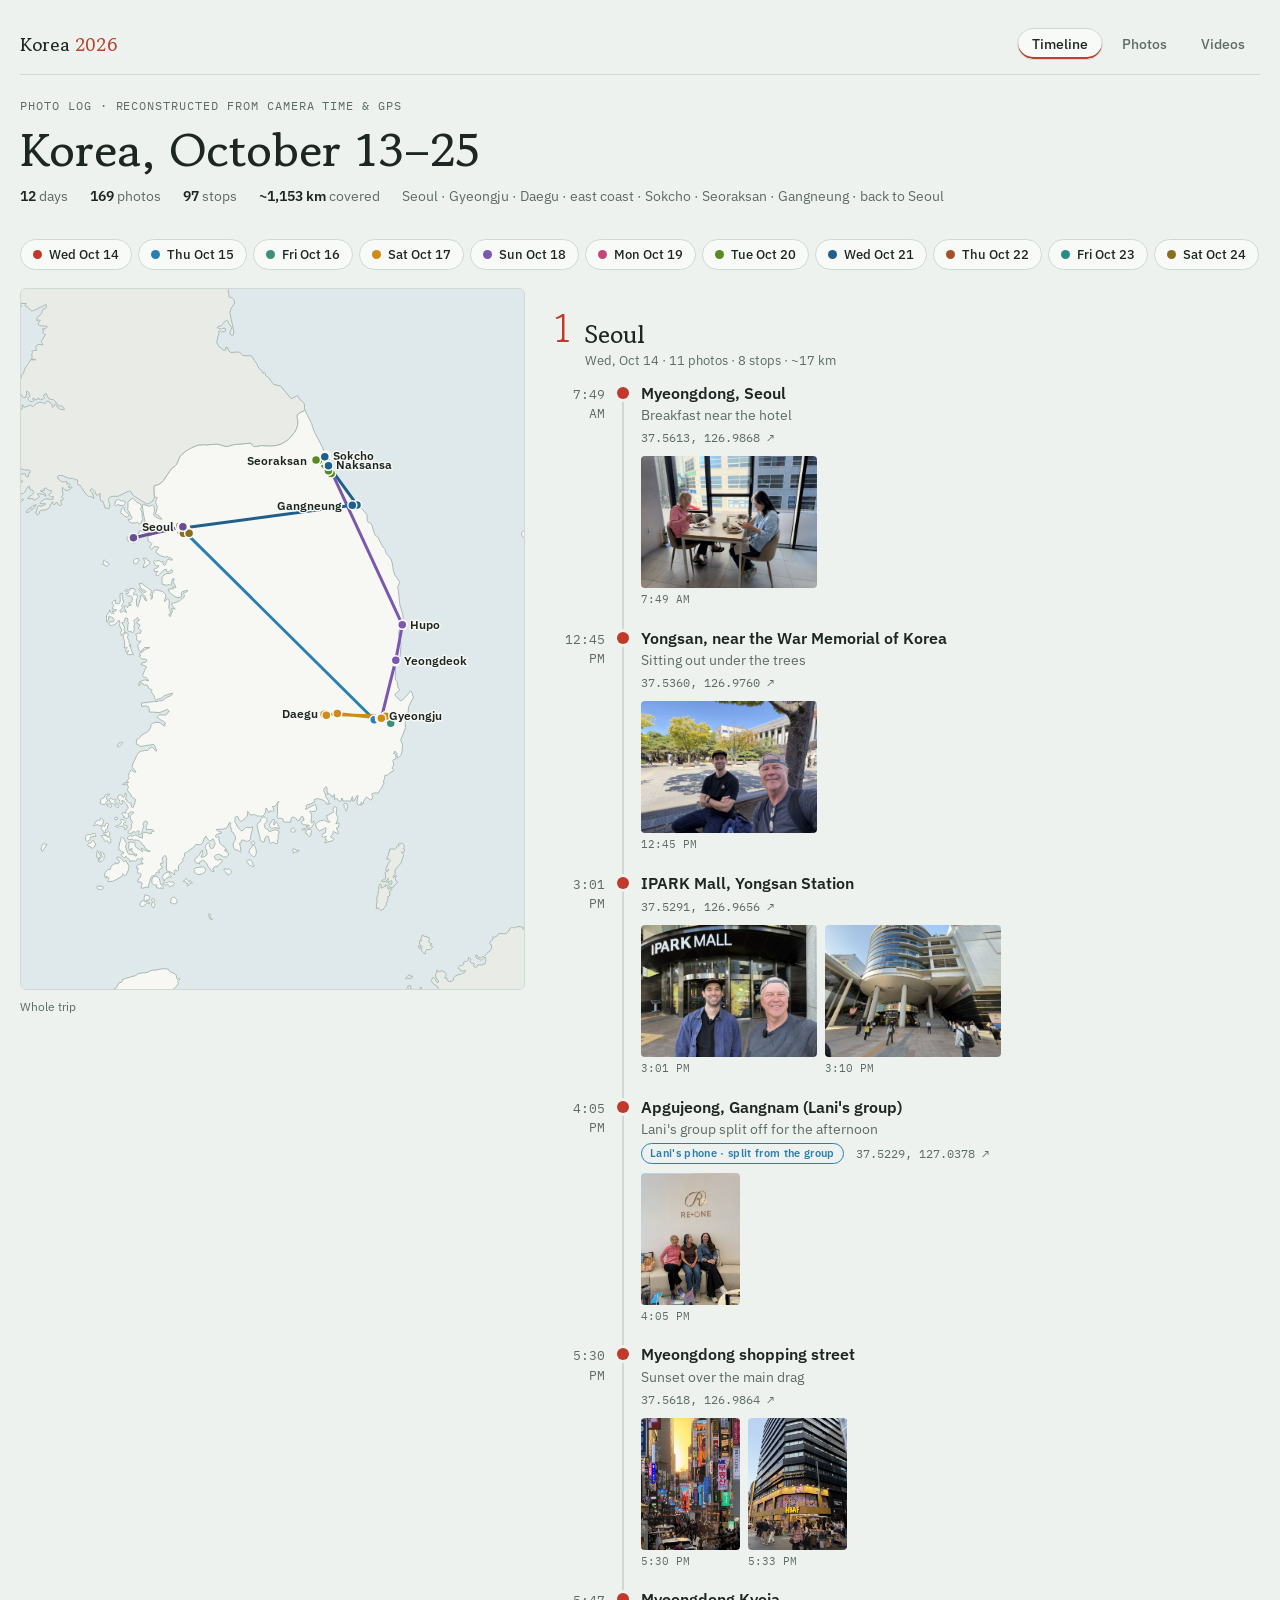
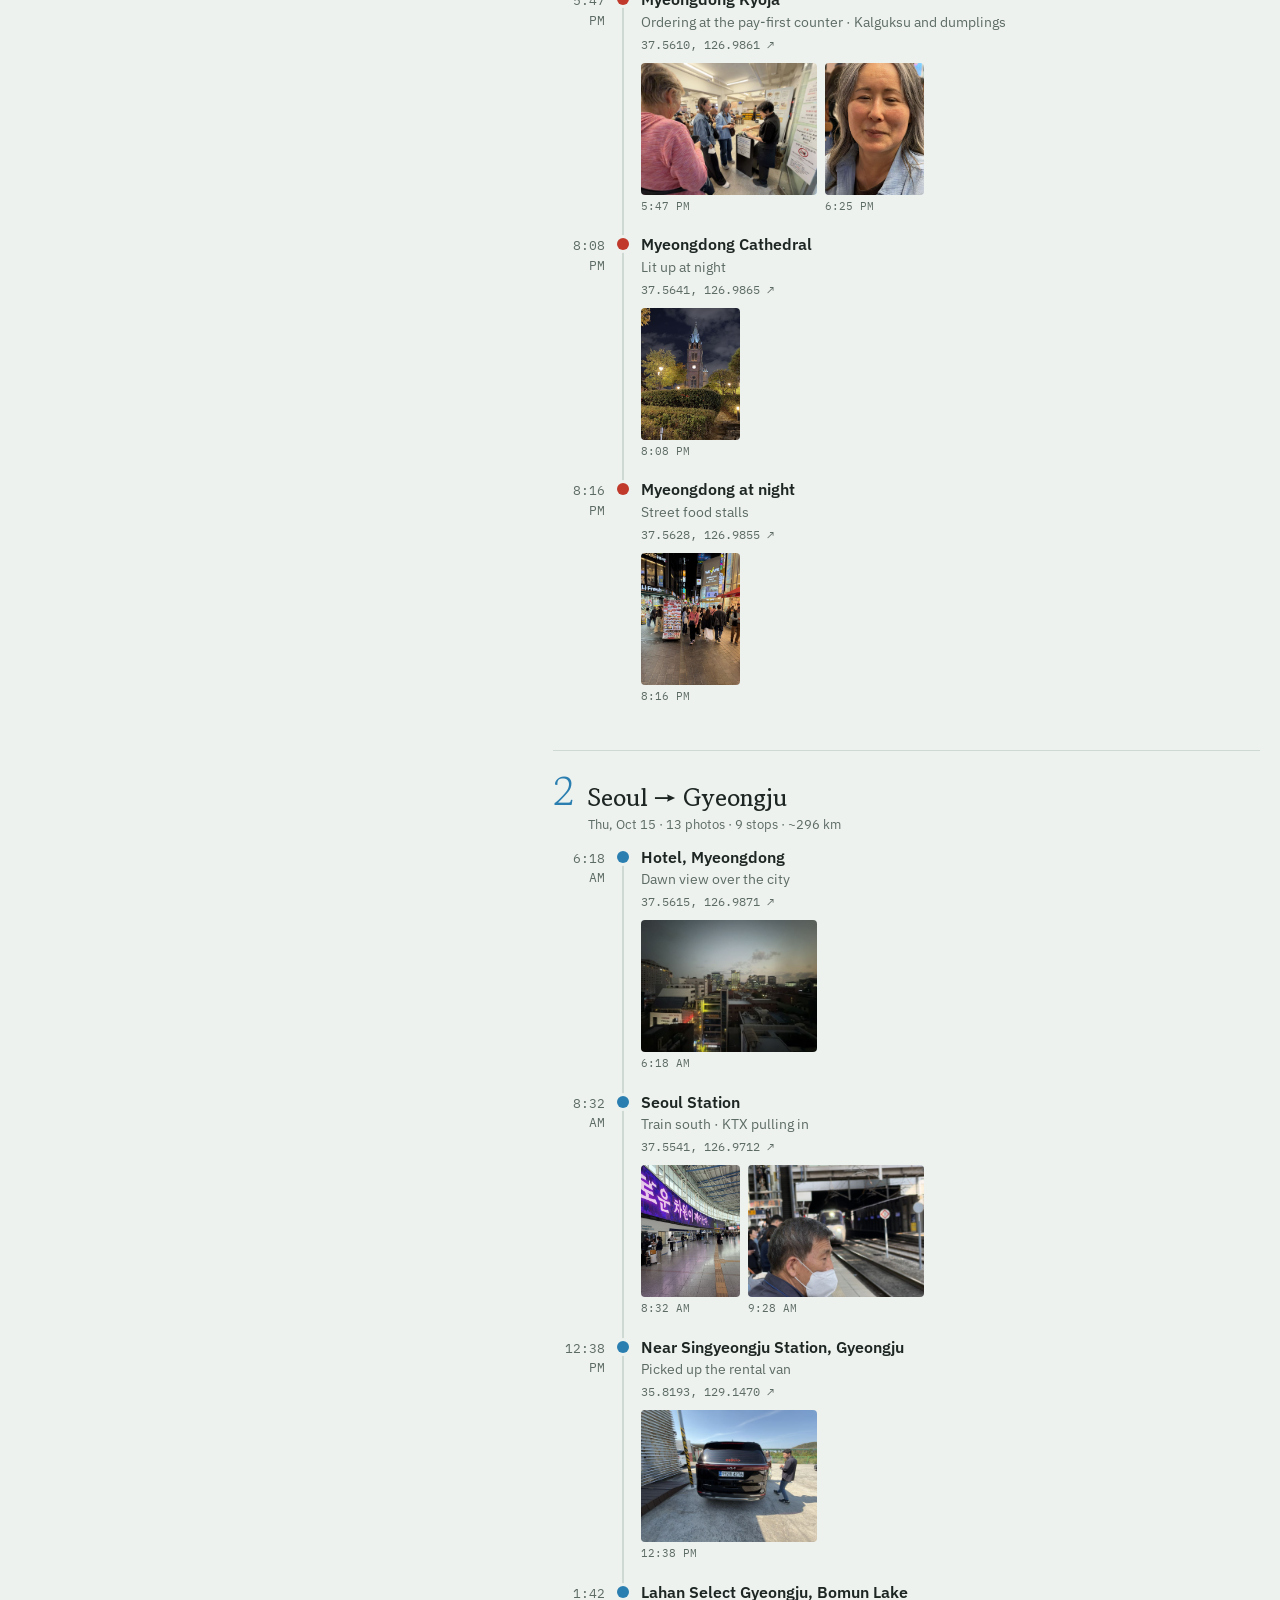
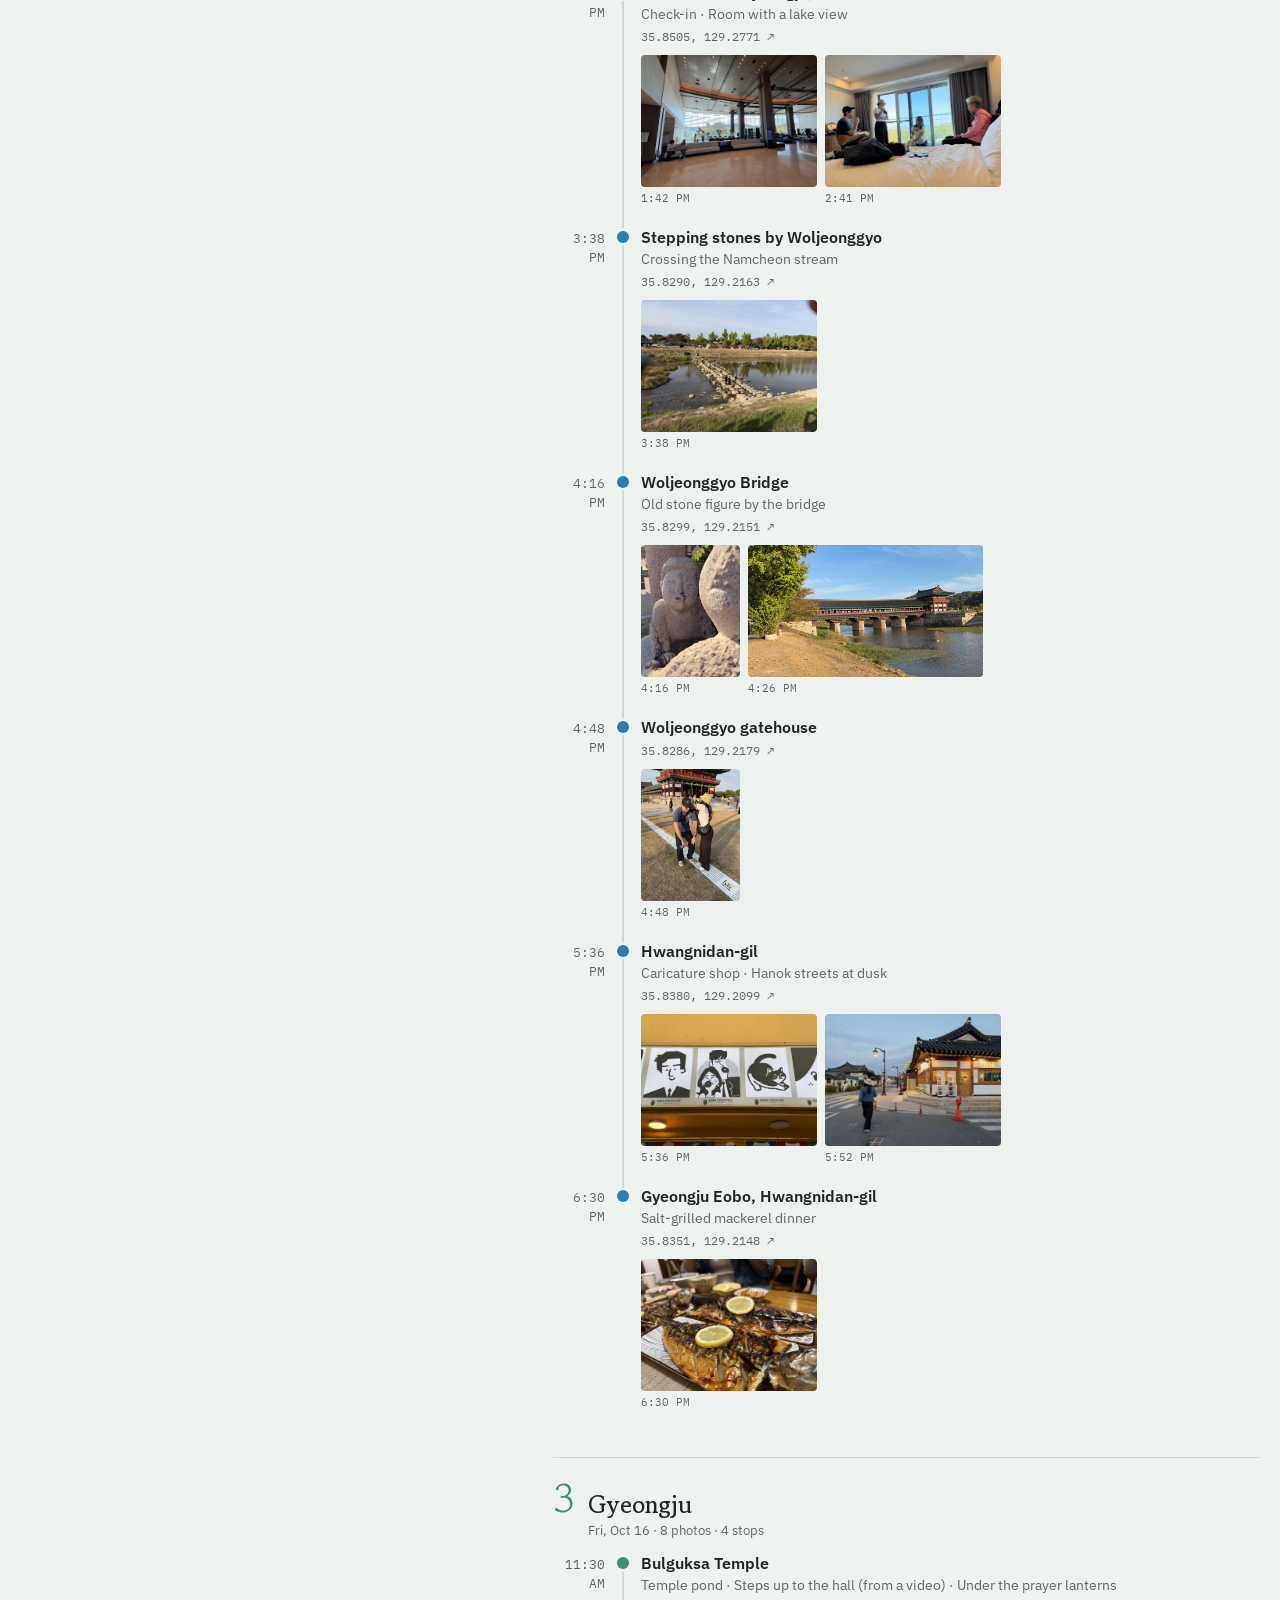
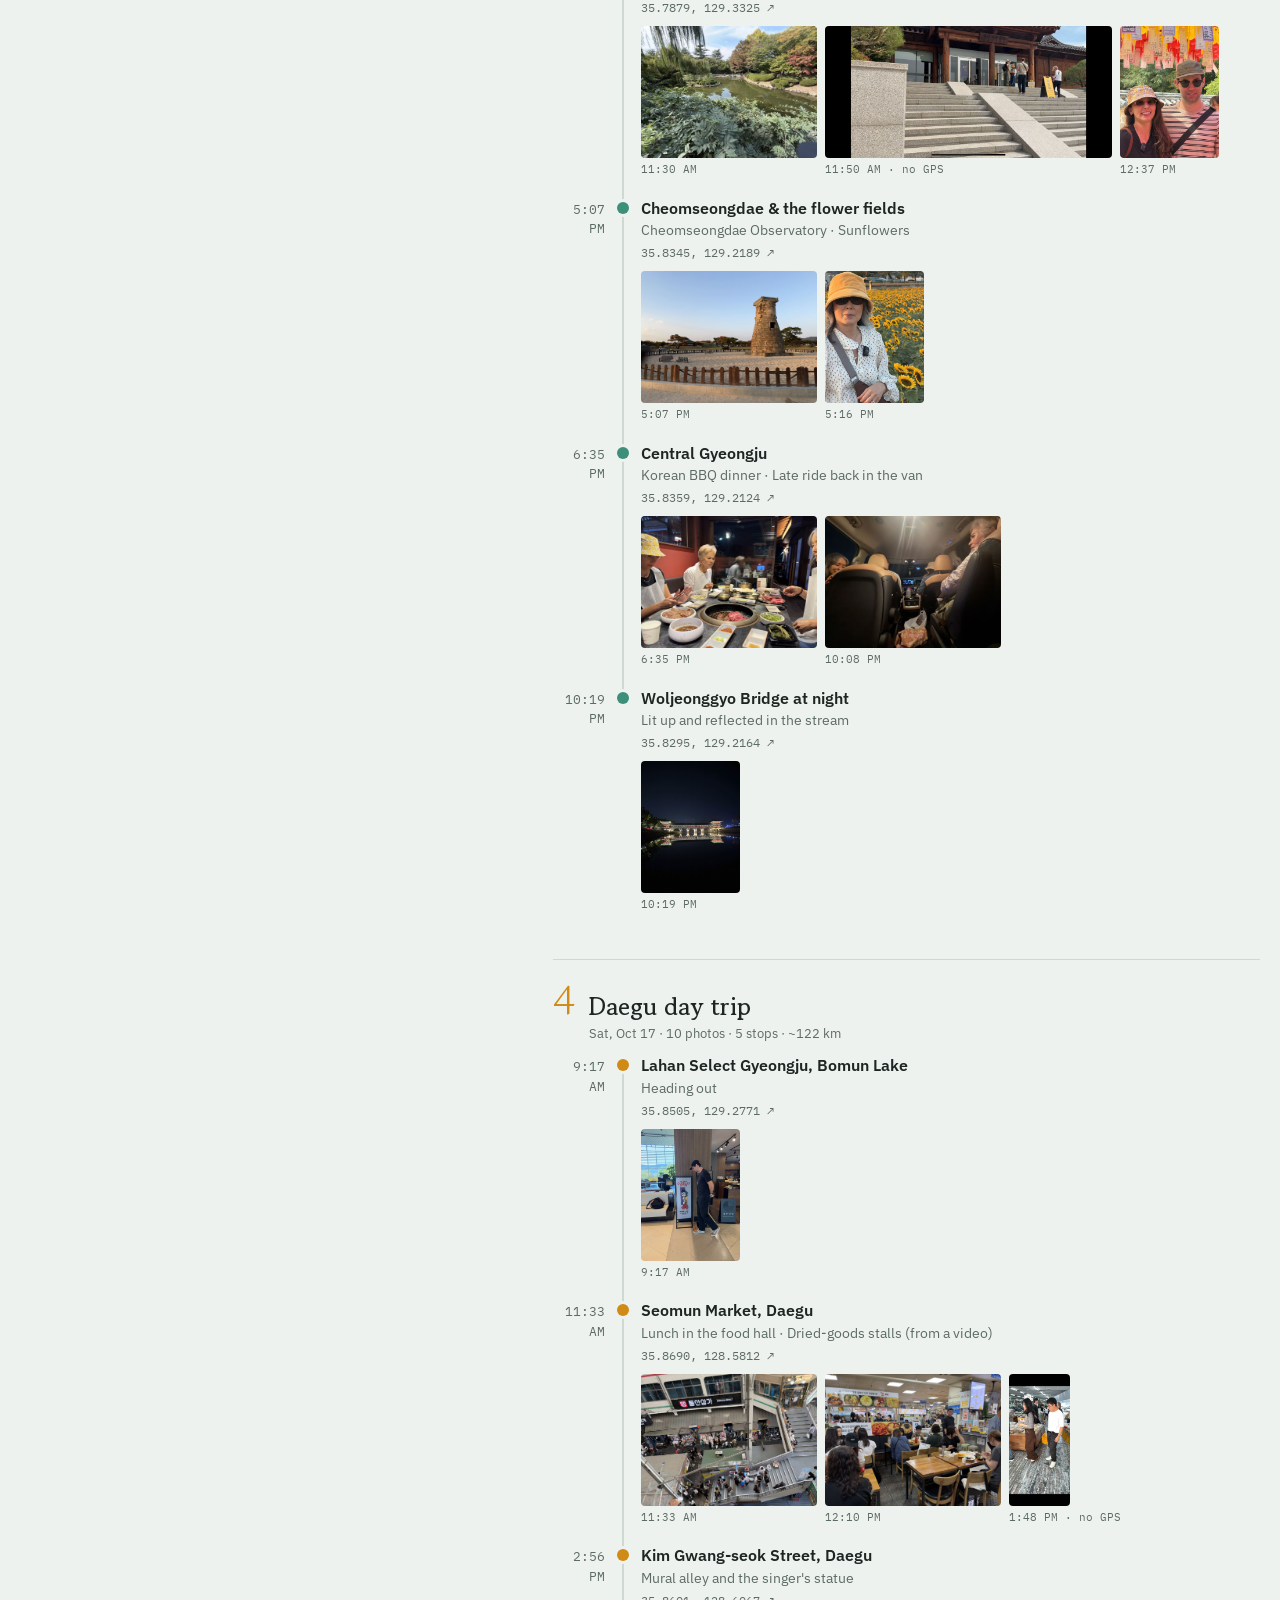
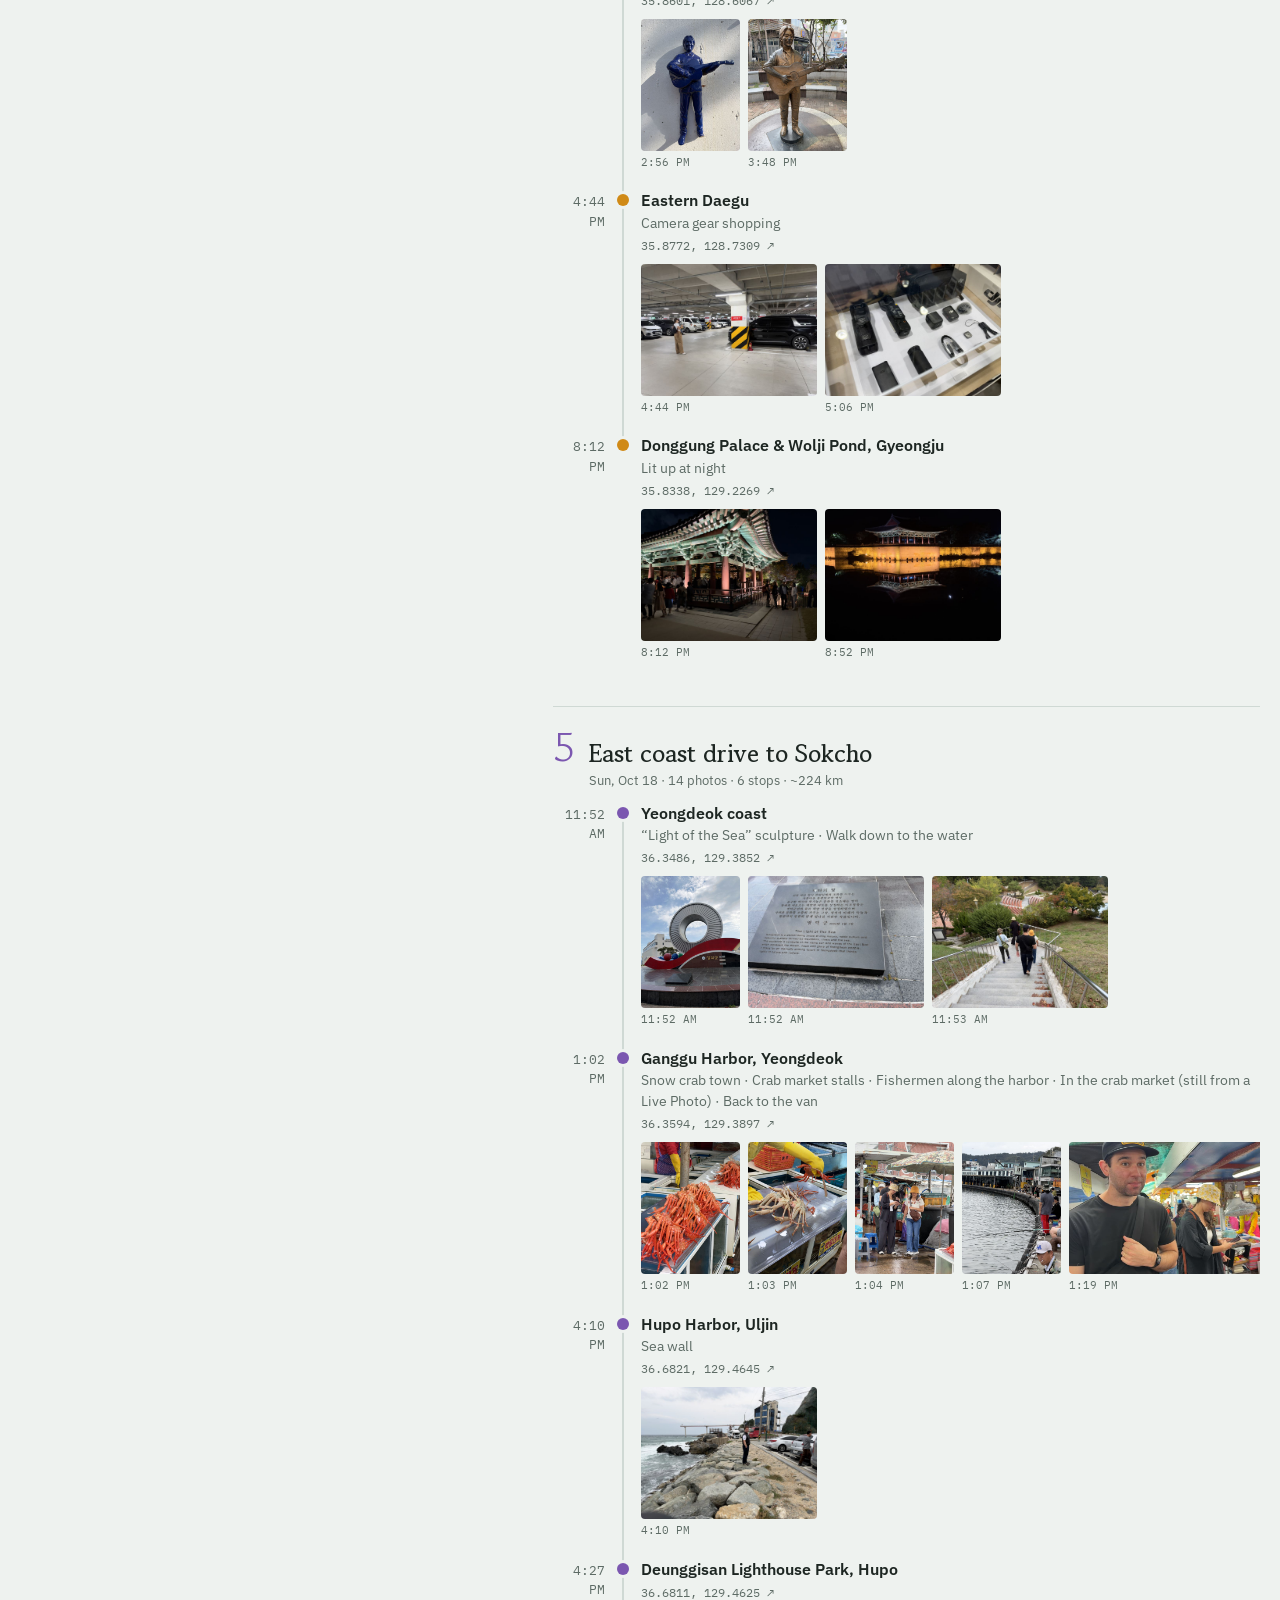
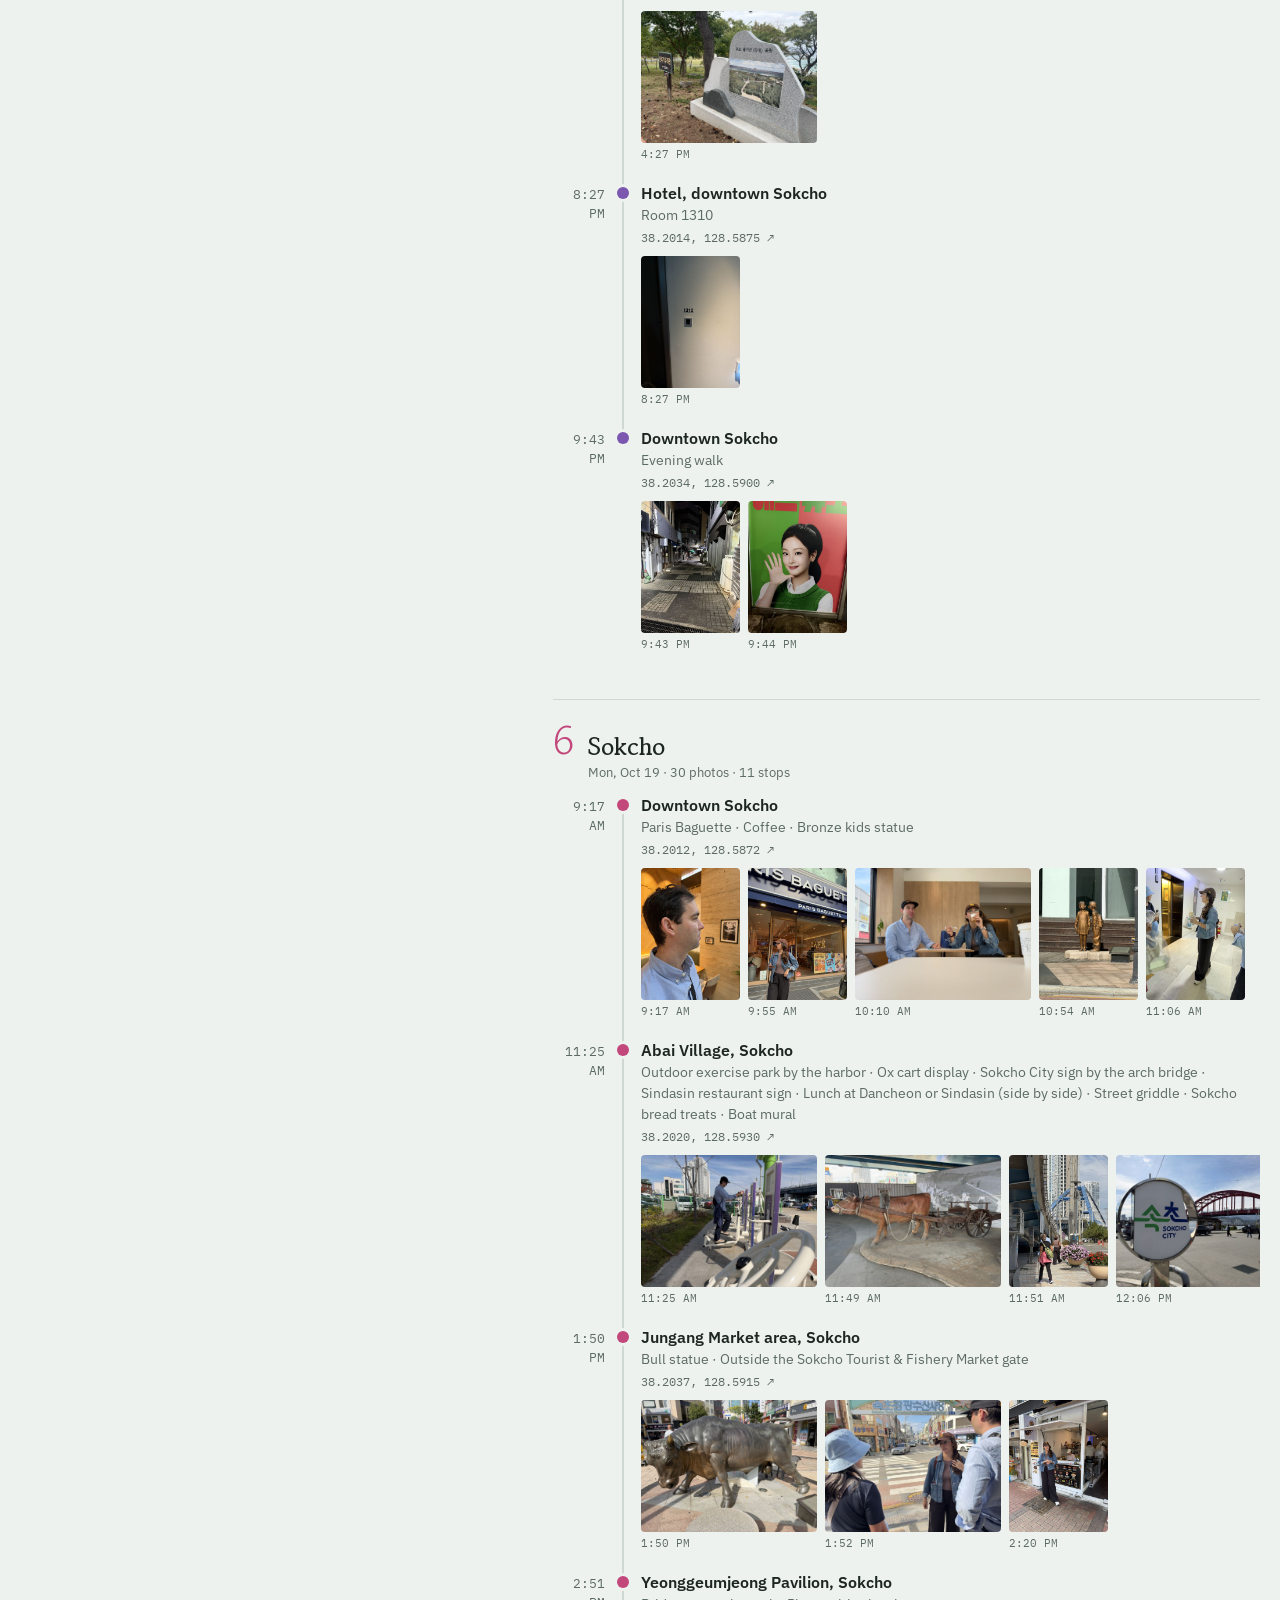
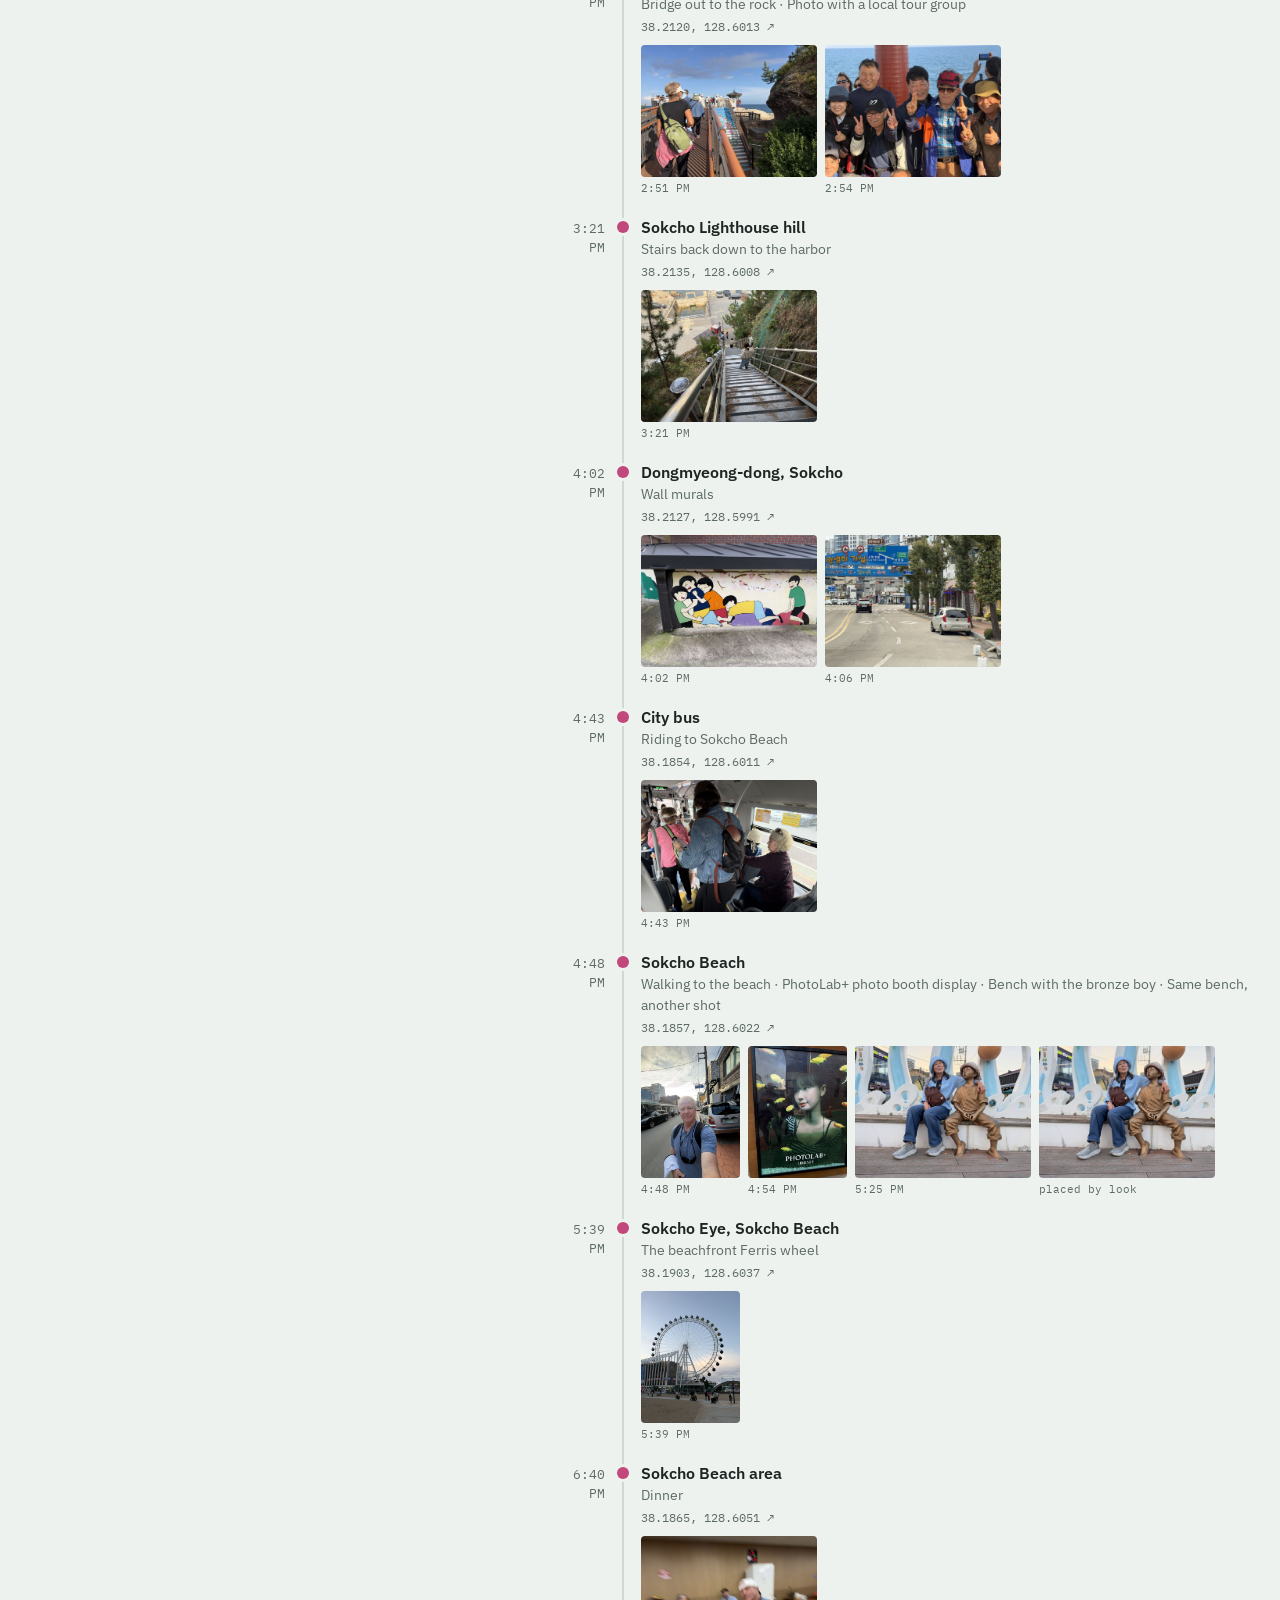
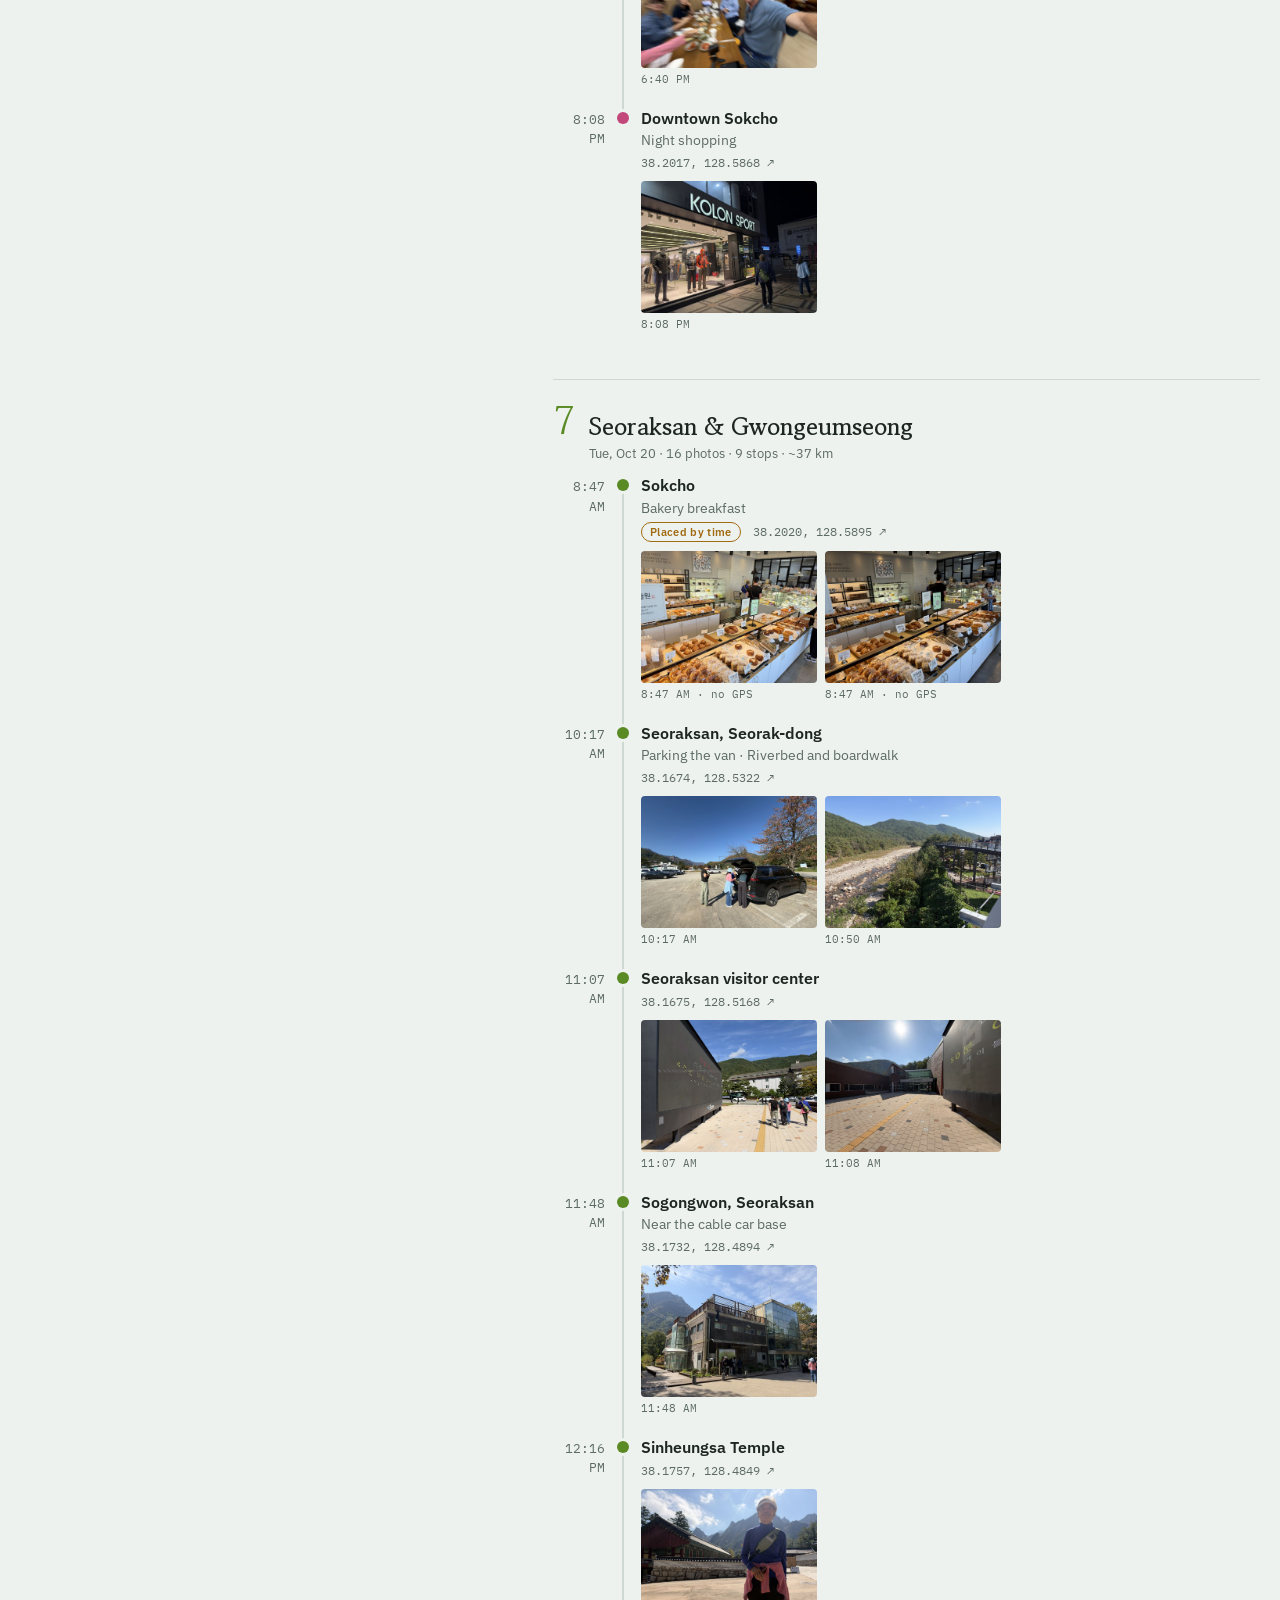
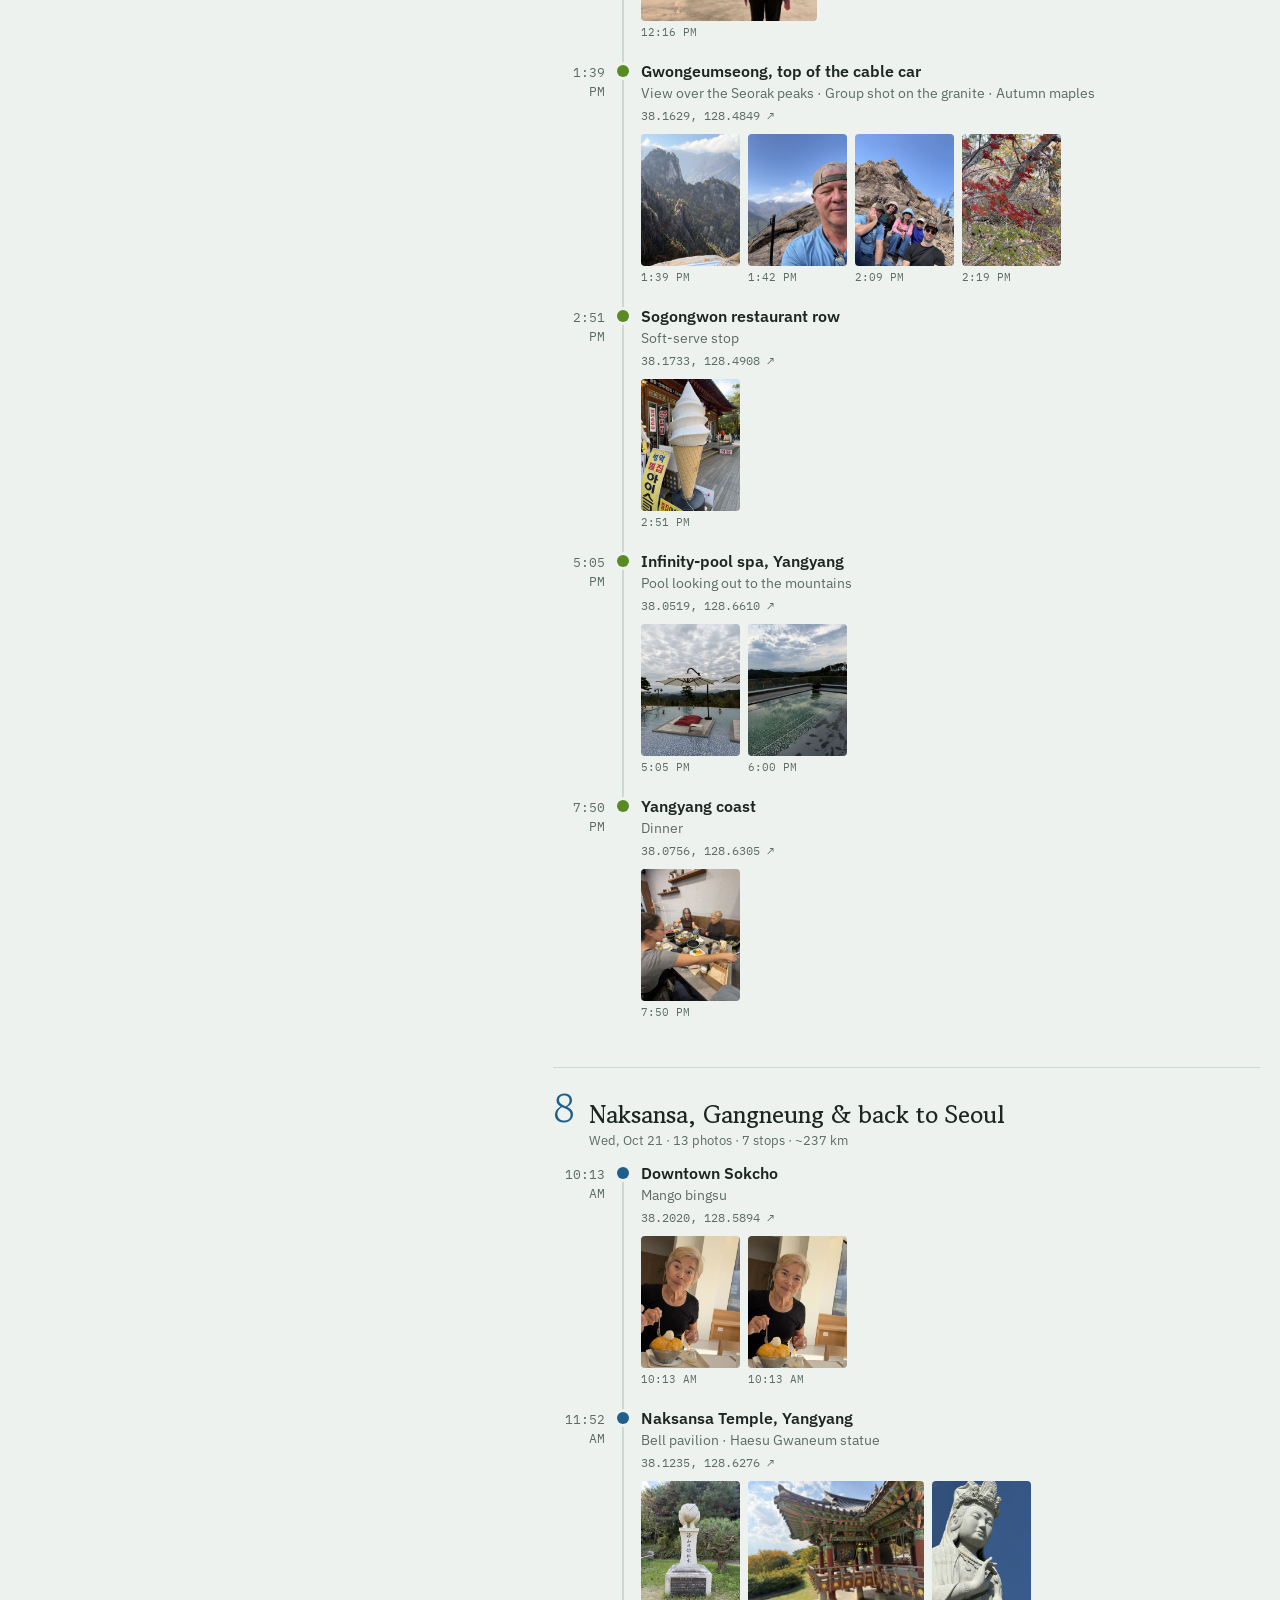
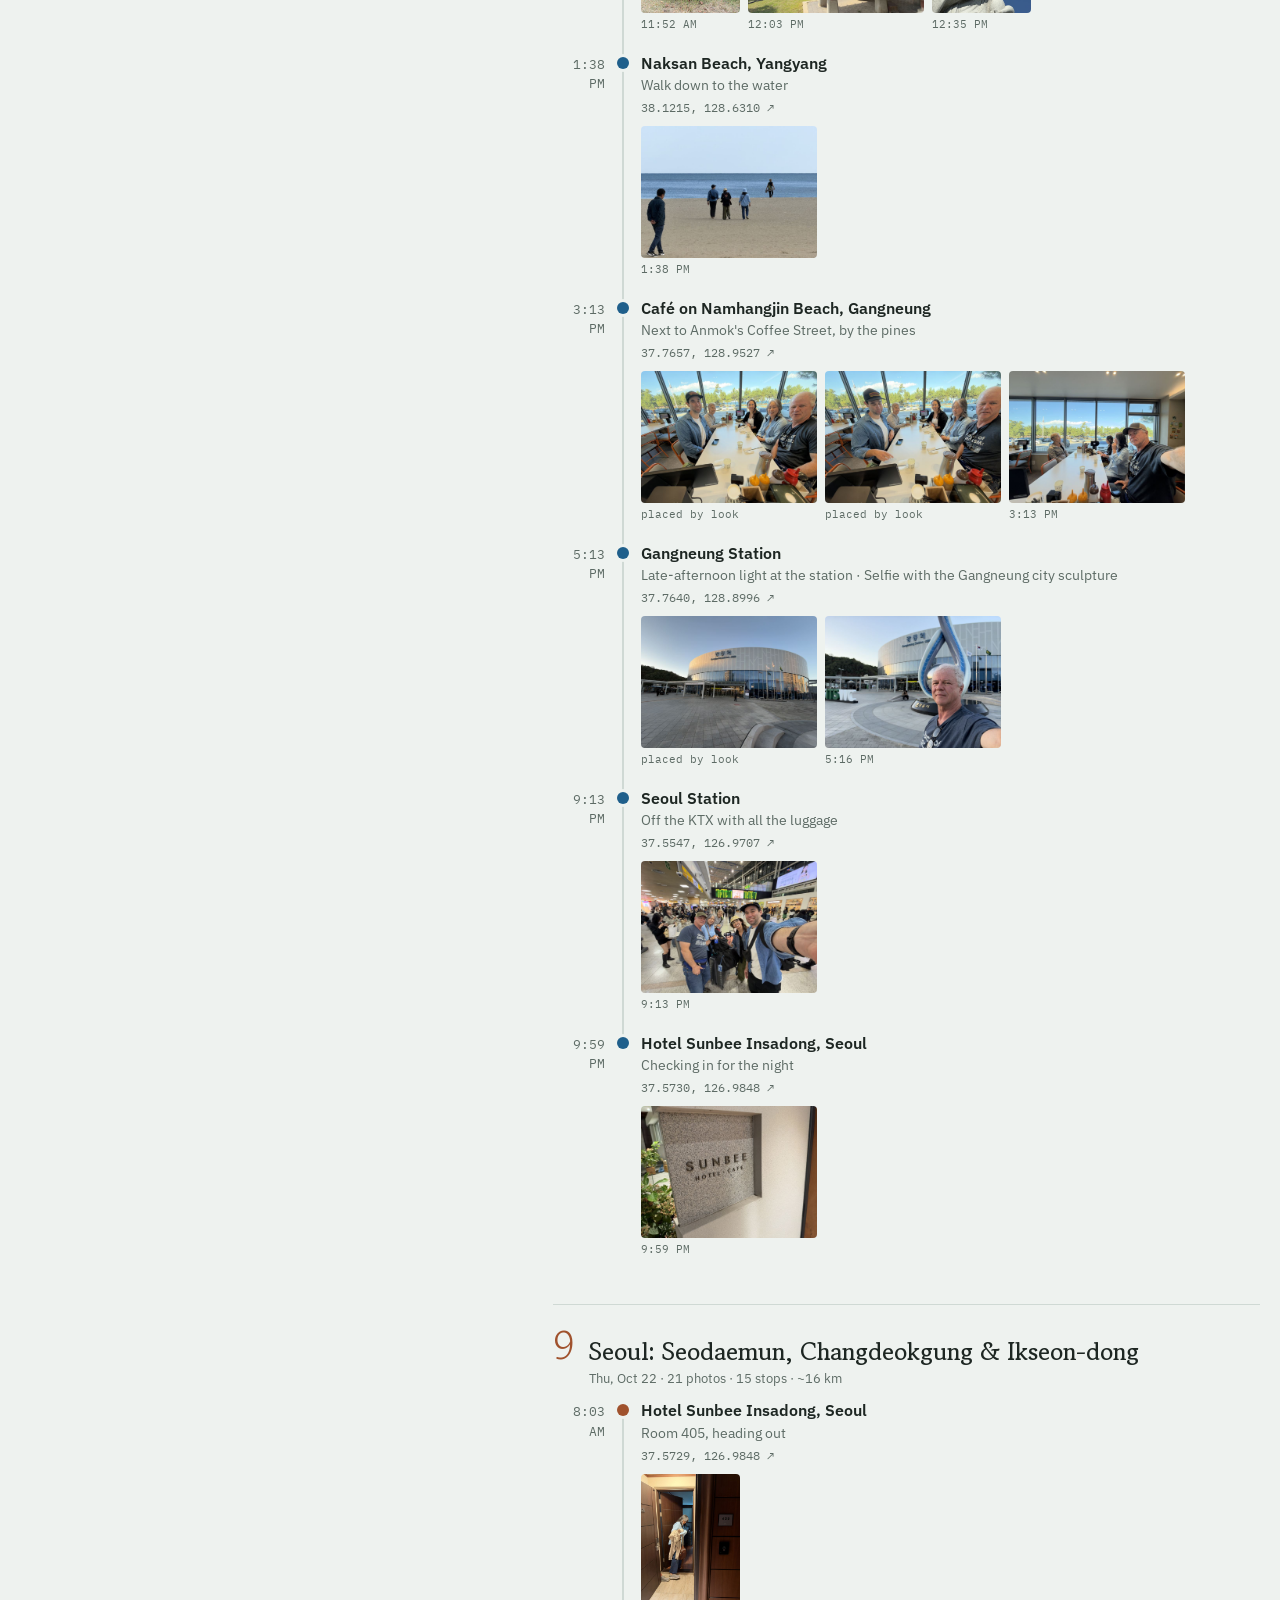
==== commit 2488ee11: "Add Photos and Videos pages with a shared site menu Co-Authored-By: Claude Opus 5.5 <noreply@anthrop" ====
--- a/index.html
+++ b/index.html
@@ -2,6 +2,7 @@
 <meta name="claude:viewport-fit-sides" content="cover">
 <link rel="preconnect" href="https://fonts.googleapis.com">
 <link rel="stylesheet" href="https://fonts.googleapis.com/css2?family=Gowun+Batang:wght@400;700&family=IBM+Plex+Sans:wght@400;500;600&family=IBM+Plex+Mono:wght@400;500&display=swap">
+<link rel="stylesheet" href="site.css">
 <style>
 /* Layout: sticky relief map on the left that zooms to whichever day you're reading; day-by-day photo log on the right. Celadon ground, dancheong colours per day. */
 :root{
@@ -115,6 +116,7 @@
 </style>
 
 <div class="wrap">
+<nav class="sitenav" aria-label="Site"><a class="brand" href="./">Korea <span>2026</span></a><div class="links"><a href="./" aria-current="page">Timeline</a><a href="photos.html">Photos</a><a href="videos.html">Videos</a></div></nav>
 <header>
   <div class="eyebrow">Photo log · reconstructed from camera time &amp; GPS</div>
   <h1>Korea, October 13–25</h1>
--- a/site.css
+++ b/site.css
@@ -0,0 +1,45 @@
+/* Shared look for all pages: celadon ground, dancheong accents (matches the Timeline) */
+:root{
+  --bg:#eef2ef; --panel:#f8faf8; --ink:#1d2622; --muted:#5d6b65; --line:#cfd9d4;
+  --accent:#b8452f;
+  --display:"Gowun Batang","Noto Serif KR",Georgia,serif;
+  --body:"IBM Plex Sans",system-ui,-apple-system,"Segoe UI",sans-serif;
+  --mono:"IBM Plex Mono",ui-monospace,Menlo,monospace;
+  color-scheme:light;
+}
+@media (prefers-color-scheme: dark){:root:not([data-theme="light"]){
+  --bg:#141a18; --panel:#1b2320; --ink:#e4ebe7; --muted:#97a69f; --line:#2c3833; --accent:#e0745d; color-scheme:dark}}
+:root[data-theme="dark"]{
+  --bg:#141a18; --panel:#1b2320; --ink:#e4ebe7; --muted:#97a69f; --line:#2c3833; --accent:#e0745d; color-scheme:dark}
+*{box-sizing:border-box}
+html,body{margin:0}
+body{background:var(--bg);color:var(--ink);font-family:var(--body);font-size:15px;line-height:1.5;
+  padding:28px max(16px,env(safe-area-inset-right,0px)) 60px max(16px,env(safe-area-inset-left,0px))}
+.wrap{max-width:1240px;margin:0 auto}
+img{max-width:100%}
+
+/* Site menu */
+.sitenav{display:flex;align-items:center;justify-content:space-between;gap:12px 20px;flex-wrap:wrap;
+  padding-bottom:14px;margin-bottom:22px;border-bottom:1px solid var(--line)}
+.sitenav .brand{font-family:var(--display);font-weight:700;font-size:18px;color:var(--ink);text-decoration:none;letter-spacing:.01em}
+.sitenav .brand span{color:var(--accent)}
+.sitenav .links{display:flex;gap:4px;flex-wrap:wrap}
+.sitenav .links a{font:500 14px var(--body);color:var(--muted);text-decoration:none;padding:6px 14px;border-radius:999px;border:1px solid transparent}
+.sitenav .links a:hover{color:var(--ink);border-color:var(--line)}
+.sitenav .links a[aria-current="page"]{color:var(--ink);background:var(--panel);border-color:var(--line);box-shadow:inset 0 -2px 0 var(--accent)}
+.sitenav a:focus-visible{outline:2px solid var(--accent);outline-offset:2px}
+
+/* Page headers */
+.pagehead{display:grid;gap:10px;margin-bottom:22px}
+.eyebrow{font-family:var(--mono);font-size:12px;letter-spacing:.08em;text-transform:uppercase;color:var(--muted)}
+.pagehead h1{font-family:var(--display);font-weight:700;font-size:clamp(30px,5vw,46px);line-height:1.1;margin:0;text-wrap:balance}
+.pagehead p{margin:0;color:var(--muted);max-width:64ch}
+
+/* Day filter chips */
+.chips{position:sticky;top:0;z-index:5;background:var(--bg);display:flex;gap:6px;overflow-x:auto;padding-block:10px;margin-bottom:8px;scrollbar-width:none}
+.chips button{flex:0 0 auto;font:500 13px var(--body);color:var(--ink);background:var(--panel);border:1px solid var(--line);border-radius:999px;padding:6px 12px;cursor:pointer;display:flex;align-items:center;gap:7px}
+.chips button .sw{width:9px;height:9px;border-radius:50%;background:var(--c,var(--muted))}
+.chips button[aria-pressed="true"]{border-color:var(--c,var(--ink));box-shadow:inset 0 0 0 1px var(--c,var(--ink))}
+.chips button:focus-visible{outline:2px solid var(--accent);outline-offset:2px}
+
+footer.sitefoot{margin-top:40px;padding-top:14px;border-top:1px solid var(--line);font-size:12.5px;color:var(--muted)}
